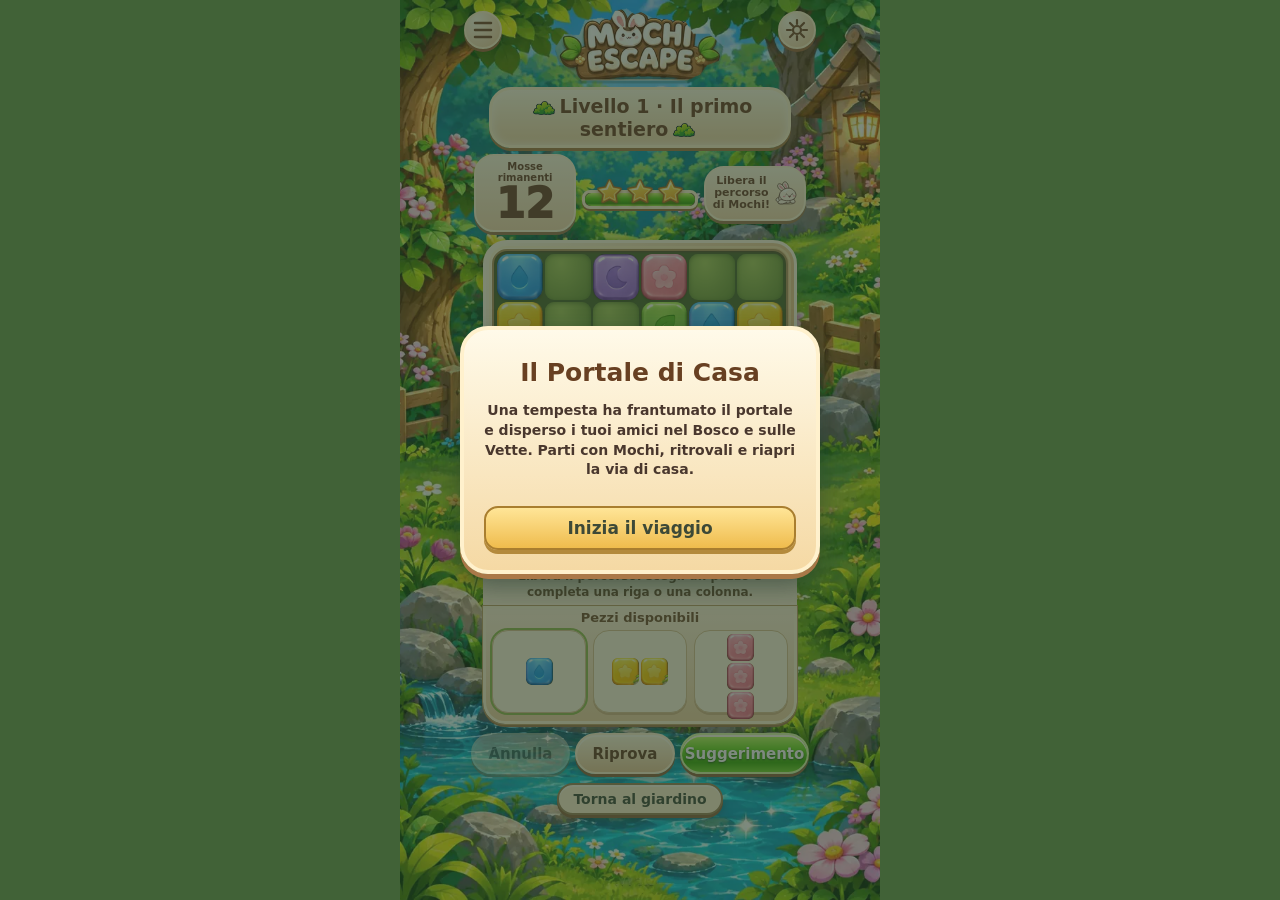
==== index.html @ 0553b9a1 "Add Mochi story campaign, rescue cast and single-screen home" ====
<!doctype html>
<!-- VV 1.0.9: home, named forest map, saved collection and mastery, undo tool, explicit version. Earlier builds are VV 0. -->
<!-- CHANGELOG MOCHI ESCAPE v0.3-alpha.1: 20 verified levels, best stars, bounded dynamic hints, guided tutorial. Previous v0.2-alpha.1: illustrated sprites and reference wordmark, launcher artwork, garden UI, placement/clear/rescue animation, level selector, persistent unlocked progress, audio and visual settings. All ten original levels and rules retained. -->
<html lang="it"><meta charset="utf-8"><meta name="viewport" content="width=device-width,initial-scale=1,viewport-fit=cover"><title>MOCHI ESCAPE</title>
<style>*{box-sizing:border-box}body{margin:0;background:#d9e9be;color:#354638;font:600 16px system-ui,sans-serif}main{max-width:440px;margin:auto;min-height:100dvh;padding: max(12px,env(safe-area-inset-top)) 14px max(18px,env(safe-area-inset-bottom));background:radial-gradient(ellipse at 15% 0,#f4f4cd,transparent 45%),linear-gradient(#c2dfa0,#e9efd3);display:flex;flex-direction:column;gap:12px}h1{margin:0;text-align:center;font-size:36px;line-height:.95;letter-spacing:-2px;color:#fff7d7;text-shadow:0 3px #365b44,2px 0 #365b44,-2px 0 #365b44,0 -2px #365b44}small{font-size:12px}button{font:inherit;border:2px solid #9a8255;border-radius:14px;color:#3d4937;background:linear-gradient(#fff7d9,#ead7aa);padding:10px;touch-action:manipulation;box-shadow:0 3px #bda780}button:disabled{opacity:.45}header,.controls{display:flex;justify-content:space-between;align-items:center;gap:8px}.badge{background:#fff4d1;border:2px solid #c3ad80;border-radius:12px;padding:8px 12px}#board{display:grid;grid-template-columns:repeat(6,1fr);gap:3px;padding:7px;background:#947c59;border:3px solid #f3d79b;border-radius:17px;box-shadow:0 5px #6b7450;position:relative;touch-action:none}.cell{aspect-ratio:1;border:1px solid #d3bd8f;border-radius:7px;background:#f4e3bc;position:relative;display:grid;place-items:center;overflow:hidden}.block{background:linear-gradient(145deg,var(--light),var(--dark));border:2px solid var(--dark);box-shadow:inset 0 3px #ffffff70,inset 0 -4px #00000016}.block:after{content:'';width:65%;height:7%;background:#fff8;border-radius:5px;position:absolute;top:9%;left:17%}.path{background:#bde8a0}.cell img{width:98%;height:98%;object-fit:contain}.tray{display:grid;grid-template-columns:repeat(3,1fr);gap:8px}.piece{height:88px;display:grid;place-items:center;touch-action:none}.selected{outline:3px solid #54864d;background:#fff3b1}.shape{display:grid;grid-template-columns:repeat(3,18px);grid-template-rows:repeat(3,18px);gap:2px}.mini{border-radius:5px;background:linear-gradient(#9bd4ee,#549cc8);border:1px solid #3878a5;box-shadow:inset 0 2px #fff8}#status{text-align:center;min-height:44px;font-size:14px}#overlay{position:fixed;inset:0;background:#283c2a99;display:grid;place-items:center;padding:25px;z-index:9}#overlay[hidden]{display:none}.modal{width:min(360px,100%);background:#fff7db;border:3px solid #a58b58;border-radius:24px;padding:24px;text-align:center;box-shadow:0 7px #354b3b}.modal button{width:100%;margin-top:12px;background:#f7cf62}.clear{animation:pop .24s ease-out}@keyframes pop{50%{transform:scale(.8);filter:brightness(1.5)}}#ghost{position:fixed;pointer-events:none;z-index:10;opacity:.8}footer{text-align:center;font-size:11px;color:#597053}.hero{position:absolute;z-index:3;pointer-events:none;transition:transform .19s linear;width:calc((100% - 29px)/6);aspect-ratio:1;left:0;top:0;display:grid;place-items:center}.hero svg{width:98%;height:98%}
:root{--leaf:#659743;--ink:#49372d;--cream:#fff0c6;--foliage:none;--flowers:none}
html,body{margin:0;min-height:100%;background:#689b4c}body{color:var(--ink);font-family:system-ui,-apple-system,sans-serif;-webkit-tap-highlight-color:transparent}main{position:relative;isolation:isolate;max-width:450px;margin:auto;min-height:100dvh;padding:max(8px,env(safe-area-inset-top)) 15px max(10px,env(safe-area-inset-bottom));gap:10px;background:radial-gradient(ellipse at 50% 0,#a1dcee 0%,#a6d7aa 27%,transparent 55%),linear-gradient(180deg,#8aba62,#a9cc63 64%,#96bc55);overflow:hidden}main:before,main:after{content:'';position:absolute;z-index:-1;pointer-events:none;background-repeat:no-repeat}main:before{inset:0;background-image:var(--foliage),var(--foliage),var(--flowers),var(--flowers),var(--foliage);background-size:130px 95px,125px 90px,85px 52px,85px 52px,140px 90px;background-position:-22px -19px,calc(100% + 22px) -15px,-12px 92%,calc(100% + 15px) 88%,calc(100% + 20px) calc(100% + 25px)}main:after{inset:0;background-image:radial-gradient(ellipse,#78a74680 28%,transparent 30%),radial-gradient(ellipse,#c6df8e 22%,transparent 24%);background-size:46px 54px,61px 53px;background-position:9px 8px,17px 34px;opacity:.4}.brand{position:relative;display:flex;align-items:center;justify-content:center;height:clamp(71px,13dvh,104px);flex-shrink:0}.brand img{height:100%;max-width:63%;object-fit:contain;filter:drop-shadow(0 3px 0 #305b4350)}.brand h1{font-size:35px;line-height:.96;text-shadow:-2px -2px #403041,2px -2px #403041,-2px 2px #403041,2px 2px #403041,0 4px #403041}.brand .corner{position:absolute;top:22px;min-width:42px;min-height:42px;border-color:#332f29;background:linear-gradient(#fffbe4,#d5c69b);box-shadow:0 3px #473c35;color:#3d342d;padding:5px}.corner.left{left:0}.corner.right{right:0}.corner svg{display:block;width:24px;height:24px}.badge{background:linear-gradient(#fff8db,#f0d395);border:2px solid #a48651;box-shadow:inset 0 1px 0 #fff,0 3px #86744766;color:#49362b;font-weight:900;font-size:15px;border-radius:15px;min-height:42px;display:flex;align-items:center;justify-content:center;flex:1;white-space:nowrap;padding:5px 8px}.badge strong{font-weight:1000}header{gap:10px}.game-progress{height:7px;overflow:hidden;border:1px solid #6c8648;border-radius:8px;background:#d2df9d;box-shadow:inset 0 1px 2px #58763b66}.game-progress i{display:block;height:100%;border-radius:7px;background:linear-gradient(#ffe78f,#e9b13b);transition:width .25s}.board-wrap{position:relative;padding:5px;border-radius:22px;background:linear-gradient(140deg,#ffeab2,#b48d44 80%);box-shadow:0 6px #48713588,0 0 0 2px #6e7e47}.board-wrap:before{content:'';position:absolute;inset:3px;border:2px solid #fff2bc80;border-radius:18px;pointer-events:none}#board{border:3px solid #94704d;gap:2px;padding:3px;background:#9a7751;border-radius:15px;box-shadow:inset 0 1px 3px #57412b}.cell{border-radius:8px;background:linear-gradient(145deg,#f8dfaf,#edd1a0);border:1px solid #d2b179;box-shadow:inset 0 2px 0 #fff4cf77}.block{background:linear-gradient(145deg,var(--light) 0%,var(--dark) 90%);border:2px solid var(--edge);box-shadow:inset 0 3px #ffffff88,inset 0 -5px #0002,inset 2px 0 #ffffff35;position:relative}.block:after{left:12%;top:9%;width:28%;height:7%;background:#fff9;transform:rotate(-5deg)}.path{background:radial-gradient(#f4f4a0,#b2dd76);box-shadow:inset 0 0 0 2px #f1e79d}.hero{filter:drop-shadow(0 2px 1px #62442c44);overflow:visible}.hero img{width:106%;height:106%;object-fit:contain;animation:idle 1.8s ease-in-out infinite;transform-origin:50% 100%}.hero.run img{animation:hop .2s ease-in-out infinite}.portal img{width:100%;height:100%;object-fit:contain;filter:drop-shadow(0 0 3px #bbf247);animation:portalGlow 2s ease-in-out infinite}.tray{padding:10px 8px;background:linear-gradient(135deg,#fff2c9,#f1d6a1);border:3px solid #fff6d5;outline:1px solid #bf9d65;border-radius:20px;box-shadow:0 5px #57803966;gap:7px}.piece{height:76px;min-width:0;border:1.5px solid transparent;background:transparent;box-shadow:none;padding:3px;display:grid;place-items:center;position:relative}.piece.selected{border:2px solid #6e984f;outline:none;background:#fff9e280;box-shadow:inset 0 1px 5px #ddc38d}.piece:disabled{opacity:.3}.shape{grid-template-columns:repeat(var(--cols,3),clamp(14px,5.1vw,22px));grid-template-rows:repeat(var(--rows,3),clamp(14px,5.1vw,22px));gap:2px;justify-content:center;align-content:center}.mini{border:1.7px solid #28688d;border-radius:5px;background:linear-gradient(145deg,#a8e1f6,#46a7d4);box-shadow:inset 0 2px #fff9,inset 0 -3px #24759d55}.piece:nth-child(2) .mini{background:linear-gradient(#ffe99b,#eebd38);border-color:#997123}.piece:nth-child(3) .mini{background:linear-gradient(#ead1f8,#ad7fd1);border-color:#76518e}#status{min-height:30px;font-size:12px;line-height:1.35;color:#304927;text-shadow:0 1px #f2f5cf;display:grid;place-items:center;font-weight:800;text-align:center;padding:0 4px}.controls button{flex:1;padding:9px 8px;min-height:40px;background:linear-gradient(#fff4d0,#efd49a);color:#513d2c;font-weight:850;border:2px solid #a98a54;border-radius:14px;box-shadow:0 3px #617c42}.controls button:active,.corner:active{transform:translateY(2px);box-shadow:0 1px #617c42}.modal{background:linear-gradient(#fff8e3,#f8e4b7);border:3px solid #a68650;box-shadow:0 7px #344d34;padding:20px;max-height:90dvh;overflow:auto}.modal h2{margin:8px 0;color:#4a3729;font-size:25px}.modal p{font-size:14px;line-height:1.4}.modal .win-art{width:110px;height:110px;object-fit:contain;animation:idle 1.3s ease-in-out infinite}.modal #ok{font-size:17px;border-color:#a97e2f;background:linear-gradient(#ffe597,#efbc4d);box-shadow:0 4px #b48a3c}.level-grid{display:grid;grid-template-columns:repeat(5,1fr);gap:8px}.level-grid button{margin:0;padding:9px 3px;background:#e7efc3;font-size:14px}.level-grid button:disabled{background:#eee5ce}.settings-row{display:flex;gap:8px;margin:10px 0}.settings-row button{margin:0;font-size:12px;padding:10px 3px}.clear{animation:clearTile .28s ease-out forwards}.placed{animation:settle .19s ease-out}.spark{position:absolute;width:7px;height:7px;border-radius:50%;pointer-events:none;z-index:4;background:#fff1a5;box-shadow:0 0 4px #d5a040;animation:spark .4s ease-out forwards}.hinted{outline:3px solid #3eab56;z-index:2;animation:hintPulse 1s ease-in-out infinite}footer{font-size:10px;font-weight:700;color:#405b37;opacity:.78;margin-top:auto}@keyframes idle{50%{transform:scale(1.025,.965) translateY(-2px)}}@keyframes hop{50%{transform:translateY(-8%) scale(.96,1.03)}}@keyframes portalGlow{50%{filter:drop-shadow(0 0 6px #ebff89) brightness(1.1)}}@keyframes clearTile{35%{transform:scale(1.06);filter:brightness(1.5)}100%{transform:scale(.25);opacity:.1}}@keyframes settle{0%{transform:scale(.72)}75%{transform:scale(1.04)}100%{transform:scale(1)}}@keyframes spark{to{transform:translate(var(--sx),var(--sy)) scale(.25);opacity:0}}@keyframes hintPulse{50%{outline-color:#e2b84f}}@media(max-height:690px){main{gap:6px;padding-top:5px}.brand{height:66px}.badge{min-height:35px;font-size:13px}.piece{height:59px}.tray{padding:5px}.controls button{min-height:34px;padding:6px}#status{min-height:26px}footer{display:none}}@media(prefers-reduced-motion:reduce){*{animation:none!important;transition:none!important}}
 .star-result{display:flex;justify-content:center;gap:12px;font-size:37px;text-shadow:0 2px #9d7b39}.level-grid button{font-size:12px;min-height:42px} .hinted{outline:3px solid #6ba34d;outline-offset:-3px} [hidden]{display:none!important}.garden{max-width:440px;min-height:100dvh;margin:auto;padding:20px 16px;display:flex;flex-direction:column;gap:15px;align-items:stretch;background:var(--foliage,none) top left/105px auto no-repeat,var(--foliage,none) bottom right/145px auto no-repeat,linear-gradient(#d8edbb,#a6cc74)}.gardenBrand{height:115px;display:grid;place-items:center}.gardenBrand img{max-width:220px;max-height:105px}.gardenCard{background:linear-gradient(#fff9e5,#f1dfb2);border:3px solid #b89a62;border-radius:26px;text-align:center;padding:18px;box-shadow:0 6px #6b904e}.chapter{font-size:12px;letter-spacing:1.2px;color:#6d7447;font-weight:900}.gardenPet{width:150px;height:150px;object-fit:contain;filter:drop-shadow(0 8px 3px #85704b35);animation:idle 2s infinite}.gardenCard h2{margin:0;font-size:26px;color:#59452e}.gardenCard p{margin:5px 0;font-size:13px}.gardenStats{display:flex;justify-content:center;gap:15px;margin:15px 0;font-size:13px}.primary{background:linear-gradient(#ffe895,#efbd4a);width:100%;font-size:20px;font-weight:900}.gardenNav{display:grid;grid-template-columns:1fr 1fr;gap:10px}.gardenNav button{min-height:60px;font-size:14px;background:linear-gradient(#fff8e2,#efd9aa)}.garden small{text-align:center;color:#456139}.homeBack{font-size:12px;padding:5px}.maplist{display:grid;gap:7px}.maplist button{display:flex;justify-content:space-between;align-items:center;text-align:left;font-size:12px;padding:8px!important}.maplist small{font-size:10px}.collectionCards{display:grid;grid-template-columns:1fr 1fr;gap:8px}.collectionCards button{display:flex;flex-direction:column;align-items:center;font-size:12px}.collectionCards img{width:70px;height:70px;object-fit:contain}.collectionCards button.active{outline:3px solid #74a45c}.gardenPet,.hero img{transition:filter .2s}#stageName{text-align:center;font-size:12px;font-weight:900;color:#435a34}.controls{flex-wrap:wrap}.controls button{font-size:13px}.maplist button:disabled{opacity:.5} .gardenNav button:active{transform:translateY(2px)} .garden{padding:9px 10px;gap:9px;background:radial-gradient(ellipse at 50% 15%,#e1f5b6,transparent 50%),var(--foliage,none) top left/150px auto no-repeat,var(--foliage,none) bottom right/180px auto no-repeat,linear-gradient(#78ad62,#c9e994 50%,#659e65)}.gardenBrand{height:87px}.gardenBrand img{max-height:83px}.gardenCard{padding:10px;border:3px solid #fff5d7;box-shadow:0 3px #78552c,0 0 0 1px #997143;background:linear-gradient(#fff8df,#edcf97)}.gardenPet{width:74px;height:74px}.gardenStats{margin:4px;font-weight:900}.worldstrip{display:grid;grid-template-columns:repeat(3,1fr);gap:5px}.worldstrip button{font-size:11px;min-height:56px;border-radius:22px;padding:5px;background:linear-gradient(#d8ecb0,#f9dfaa);box-shadow:0 3px #638548}.worldstrip button:first-child{outline:2px solid #ffdf5f}.worldstrip button:disabled{opacity:.8;filter:saturate(.65)}.trailmap{position:relative;min-height:300px;border:4px solid #ffefd0;border-radius:24px;background:var(--flowers,none) bottom left/100px auto no-repeat,var(--foliage,none) top right/110px auto no-repeat,linear-gradient(145deg,#80b95c,#c6e68b 50%,#7ebf83);box-shadow:0 4px #89774d;overflow:hidden}.trailmap svg{position:absolute;inset:0;width:100%;height:100%;pointer-events:none}.trailmap button{position:absolute;transform:translate(-50%,-50%);width:22%;min-height:42px;padding:3px;border-radius:50%;background:linear-gradient(#ffe9be,#daa364);border:2px solid #fff3d4;box-shadow:0 5px #8d663e;font-size:15px;line-height:1.1;color:#60402c}.trailmap button small{display:block;color:#a87113;font-size:10px}.trailmap button:disabled{background:linear-gradient(#d0c7aa,#a59c88);opacity:1;box-shadow:0 4px #777560}.trailmap button.next{outline:3px solid #ffe23f;box-shadow:0 0 14px #ffeb56,0 4px #94713d}.mapPaging{display:flex;align-items:center;justify-content:space-between}.mapPaging button{padding:5px 14px}.gardenNav{grid-template-columns:repeat(4,1fr);position:sticky;bottom:0;gap:4px;z-index:4;padding:5px 0;background:#b6d38d}.gardenNav button{font-size:11px;min-height:48px;padding:4px}.gardenCard .primary,#hint{background:linear-gradient(#b7ef65,#5fb32e);color:#294c20;border-color:#568c2f}.block{border-radius:12px;box-shadow:inset 0 3px #ffffffaa,inset 0 -6px #0003,inset 2px 0 #ffffff55,0 2px 2px #50391c55}.block:before{content:attr(data-symbol);position:absolute;inset:0;display:grid;place-items:center;color:#0003;font-size:clamp(20px,7vw,36px);text-shadow:0 1px #fff6}.cell:not(.block){background:radial-gradient(#c9dc8c,#9ebf65);border-color:#88a85d}.cell.path{background:#d9ed77;box-shadow:inset 0 0 0 2px #fff6a0,0 0 9px #f9ff9d}.cell.path:before{content:'✦';color:#fff8bb;font-size:23px}.board-wrap{background:linear-gradient(#fff7d9,#d5af70);padding:7px}.hero.run img{animation:hop .18s ease-in-out infinite;filter:drop-shadow(0 3px 2px #60733a55)}.tray:before{content:'Pezzi disponibili';position:absolute;top:-10px;left:20%;right:20%;background:#fff0ca;border-radius:12px;font-size:11px;text-align:center;color:#704b2d}.tray{position:relative;margin-top:9px}.collectionCards{grid-template-columns:repeat(2,1fr)}.collectionCards button{background:linear-gradient(#fff7dd,#efcf9e);min-height:110px}.homeBack{display:block!important}footer{display:block!important} @media(max-height:690px){.gardenBrand{height:67px}.gardenBrand img{max-height:65px}.trailmap{min-height:230px}}#playScreen{position:relative;background:var(--forestScene,linear-gradient(#b9db87,#78af65)) center/cover no-repeat;gap:8px;padding:8px 12px 12px;min-height:100dvh;isolation:isolate}#playScreen .brand{height:clamp(65px,12dvh,100px);flex-shrink:0}#gameLogo{max-height:100%;max-width:62%;object-fit:contain}#stageBanner{background:linear-gradient(#fff9df,#f0d4a4);border:2px solid #fff4d3;border-radius:22px;color:#6a3d24;text-align:center;padding:7px 4px;font-weight:900;font-size:clamp(13px,4vw,18px);box-shadow:0 3px #966742}#playScreen header{gap:6px;align-items:stretch}#playScreen header .badge{background:linear-gradient(#fff7df,#f4d8ad);border:2px solid #fff4d3;box-shadow:0 3px #98734d;white-space:normal;flex:1;min-width:0;font-size:11px;line-height:1.1;color:#673d27;text-align:center;padding:5px}#moves{flex-direction:column}#moves strong{font-size:29px}#moves small{font-size:10px}.scorePanel{flex:1.3;display:flex;flex-direction:column;justify-content:center;min-width:0;text-align:center}#liveStars{font-size:25px;color:#ffdc4f;text-shadow:0 2px #a76b13,1px 0 #b88627,-1px 0 #b88627}.scorePanel .game-progress{height:12px;background:#745f42;border:2px solid #fff0c8}.scorePanel .game-progress i{background:linear-gradient(#c7f56e,#70b82e)}#playScreen .board-wrap{padding:7px;background:linear-gradient(#fff6d8,#e0bd8b);border:2px solid #fff9e9;box-shadow:0 4px #896543}#playScreen #board{background:#778a41;gap:2px;padding:3px;border:2px solid #ad905a}#playScreen .cell{border:0;border-radius:9px;background:radial-gradient(#b5ce6b,#79993c);box-shadow:inset 0 0 3px #516f35}#playScreen .cell.block{background:var(--tile) center/100% 100% no-repeat;box-shadow:none;border:0}#playScreen .cell.block:before,#playScreen .cell.block:after{display:none}#playScreen .cell.path{background:#bdde60;box-shadow:inset 0 0 0 2px #f5ff92,0 0 10px #e9ff7d}#playScreen .cell.path:before{content:'✦';color:#fffac4;font-size:24px}#playScreen .hero img{width:112%;height:112%;object-fit:contain}#playScreen .portal img{width:104%;height:104%;object-fit:contain}#playScreen #status{background:#fff0ceec;color:#69492c;border-radius:12px;padding:4px;min-height:24px;text-shadow:none}#playScreen .tray{background:linear-gradient(#fff7dc,#f2d6a9);padding:8px 5px;border:2px solid #fff7df;box-shadow:0 3px #9d754a}#playScreen .piece{background:#fff6dd;border:1px solid #dabf90;box-shadow:0 2px #d5b484;border-radius:14px;height:clamp(48px,10dvh,80px)}#playScreen .piece.selected{outline:2px solid #92ba4e}#playScreen .mini{background:var(--tile-blue) center/100% 100% no-repeat;border:0;box-shadow:none}#playScreen .piece:nth-child(2) .mini{background:var(--tile-yellow) center/100% 100% no-repeat;border:0}#playScreen .piece:nth-child(3) .mini{background:var(--tile-pink) center/100% 100% no-repeat;border:0}#playScreen .controls{flex-wrap:nowrap;gap:5px}#playScreen .controls button{border:2px solid #fff1cf;background:linear-gradient(#fff7dc,#eac897);box-shadow:0 3px #89633c;color:#633d25;border-radius:22px;font-size:clamp(11px,3.5vw,15px);padding:8px 3px}#playScreen #hint{background:linear-gradient(#c4f16c,#52ae32);color:#254d1c;border-color:#dbf8a8}#playScreen #stageName:empty{display:none}#playScreen footer{margin-top:auto;text-align:center;color:#fff5dd;text-shadow:0 1px #52612b}#playScreen .homeBack{margin:auto;background:#fff0cf} @media(max-height:700px){#playScreen{gap:5px;padding:4px 8px}#playScreen .brand{height:58px}#stageBanner{padding:4px}#moves strong{font-size:23px}#liveStars{font-size:19px}#playScreen #status{font-size:10px}#playScreen .controls button{min-height:32px;padding:4px}#playScreen .tray{margin-top:5px}} #playScreen{background:var(--forestScene) center/cover no-repeat;max-width:480px;padding:10px 10px 12px;gap:7px}#playScreen:before,#playScreen:after,#playScreen .brand:before,#playScreen .brand:after{content:none!important;background:none!important}#playScreen .brand{height:clamp(53px,9.5dvh,85px)}#playScreen .corner{border:2px solid #fff1cb;border-radius:50%;background:radial-gradient(at 30% 20%,#fffbe8,#edc894);color:#714528;box-shadow:0 3px #98613a}#playScreen #stageBanner{font-size:clamp(13px,4vw,19px);border:3px solid #fff2cc;box-shadow:0 3px #a47541,inset 0 0 8px #fff7e4}#playScreen .board-wrap{background:linear-gradient(120deg,#fff8df,#e7be82 75%,#fff1c6);border:3px solid #fff7e0;border-radius:22px;box-shadow:0 5px 0 #9e7045,0 9px 18px #203c2655;padding:7px}#playScreen .cell.block{background:var(--tile) center/100% 100% no-repeat;border-radius:11px;filter:drop-shadow(0 2px 1px #30451b66);overflow:hidden}#playScreen .cell:not(.block){background:radial-gradient(ellipse at 35% 20%,#a6c95a,#648d33);box-shadow:inset 0 1px 4px #35571c88}#playScreen .cell.path{background:radial-gradient(#f3f79a,#9fd540);box-shadow:inset 0 0 4px 2px #fff9a6,0 0 9px #e9ff79}#playScreen .cell.path:before{content:'';width:24px;height:24px;background:center/contain no-repeat url("data:image/svg+xml,%3Csvg xmlns='http://www.w3.org/2000/svg' viewBox='0 0 40 40'%3E%3Cg fill='%23fff8b4'%3E%3Cellipse cx='20' cy='26' rx='10' ry='8'/%3E%3Cellipse cx='8' cy='14' rx='4' ry='5'/%3E%3Cellipse cx='18' cy='9' rx='4' ry='5'/%3E%3Cellipse cx='29' cy='12' rx='4' ry='5'/%3E%3C/g%3E%3C/svg%3E")}#playScreen .tray{padding:11px 5px 6px;border:3px solid #fff3d3;border-radius:22px}#playScreen .shape{grid-template-columns:repeat(var(--cols,3),clamp(17px,6vw,27px));grid-template-rows:repeat(var(--rows,3),clamp(17px,6vw,27px))}#playScreen .controls button{font-weight:900;min-height:41px}#playScreen .controls button:disabled{opacity:.5}#playScreen .hero.run img{animation:rescueHop .18s infinite ease-in-out}@keyframes rescueHop{0%,100%{transform:translateY(0) scale(1.08,.93)}50%{transform:translateY(-17%) scale(.95,1.06)}}#playScreen .portal img{animation:portalGlow 1.2s infinite alternate;filter:drop-shadow(0 0 7px #f7dd79)}#playScreen footer{margin-top:3px}#playScreen .homeBack{min-height:32px}#overlay .modal{border:4px solid #fff1cd;border-radius:28px;box-shadow:0 5px #aa7848,0 12px 25px #213b2c88;background:linear-gradient(#fffae9,#f5d9a4)}#overlay .modal h2{color:#684022;text-shadow:0 1px #fff6df}#overlay .star-result{gap:9px;text-shadow:0 2px #98641f,0 0 9px #ffe78a}#overlay .win-art{filter:drop-shadow(0 5px 3px #a77b4144)}@media(max-height:690px){#playScreen{gap:4px;padding:5px 8px}#playScreen .brand{height:50px}#playScreen .controls button{min-height:32px}#playScreen .piece{height:48px}}
/* Premium UI pass: live components, not a flattened screenshot. */
#playScreen{padding:6px 6.5% 10px;gap:6px;background-size:cover}
#playScreen .brand{height:clamp(48px,8.5dvh,75px);margin:0 -6%}
#playScreen .corner{top:5px;min-width:36px;min-height:36px}
#playScreen #stageBanner{margin:0 2%;padding:5px 8px}
#stageBanner:before,#stageBanner:after{content:'';display:inline-block;width:22px;height:20px;vertical-align:middle;background:var(--foliage) center/contain no-repeat;margin:0 5px}
#playScreen header{margin:0 -3%;align-items:center}
#playScreen header .badge{min-height:55px;flex:1;border-radius:20px}
#moves strong{font-size:clamp(29px,7vw,42px);line-height:1}
#level:after{content:'';width:24px;height:28px;flex-shrink:0;background:var(--mochi-art) center/contain no-repeat}
.scorePanel{position:relative;padding-top:12px}
#liveStars{position:absolute;z-index:2;top:0;left:0;right:0;display:flex;justify-content:center;gap:3px}
#liveStars img{width:24%;max-width:29px;filter:drop-shadow(0 2px 2px #78440088)}
.scorePanel .game-progress{height:19px;border:3px solid #fff4d1;box-shadow:0 2px #9d6a35,inset 0 2px 4px #55452d}
.scorePanel .game-progress i{background:linear-gradient(#d4ff75,#62cf14 40%,#319b09 80%,#a6ef44)}
#playScreen .board-wrap{padding:6px;margin:2px 0;border-radius:24px}
#playScreen #board{gap:2px;padding:3px;background:#48632b}
#playScreen #status{margin-top:0;border-radius:18px 18px 0 0;background:#fff0d6;padding:6px 9px}
#playScreen .tray{margin-top:-6px;border-radius:0 0 22px 22px;padding:21px 6px 8px;background:linear-gradient(#fff0d6,#efd1a0)}
#playScreen .tray:before{top:1px;background:none;font-size:13px;font-weight:900}
#playScreen .piece{height:clamp(53px,10dvh,83px);border-radius:16px}
#playScreen .controls{margin:3px -4% 0}
#playScreen .controls button,#returnHome{display:flex!important;align-items:center;justify-content:center;gap:4px;box-shadow:0 3px #89633c,inset 0 2px #fff9e8,0 5px 7px #34260d44}
#playScreen #hint{background:linear-gradient(#c6ff67,#6bd820 38%,#38a906 75%,#73d82a);color:white;text-shadow:0 1px 2px #245e17}
.premium-icon{width:19px;height:19px;object-fit:contain;flex-shrink:0}
#playScreen footer{opacity:1;font-size:0}
#playScreen .homeBack{font-size:14px;padding:5px 14px;border-radius:24px}
#overlay.victory{background:#24371525;padding:16px}
#overlay.victory .modal{position:relative;overflow:visible;width:min(330px,91vw);padding:62px 17px 20px;margin-top:55px;background:var(--flowers) bottom left/90px auto no-repeat,var(--flowers) bottom right/90px auto no-repeat,linear-gradient(#fff8df,#ffe9b8);border:4px solid #fff5d4;box-shadow:0 0 0 2px #c38b3b,0 7px #ad7843,0 14px 28px #39250d66;animation:premiumEnter .35s ease-out}
#overlay.victory #modalArt{position:absolute;top:-85px;height:145px;left:0;right:0;background:var(--foliage) bottom left/46% auto no-repeat,var(--foliage) bottom right/46% auto no-repeat,radial-gradient(ellipse,#ffe85f99,transparent 65%);pointer-events:none}
#overlay.victory .win-art{width:120px;height:120px;animation:premiumHop 1.4s infinite ease-in-out;filter:drop-shadow(0 0 10px #ffe977)}
#overlay.victory h2{position:relative;margin:0 -25px 10px;padding:12px 5px;background:linear-gradient(#fff5cf,#f6c577);border:2px solid #ac7138;border-radius:50% 50% 18% 18%/22% 22% 15% 15%;box-shadow:0 4px #b57e3d,inset 0 2px #fff8df;font-size:clamp(25px,8vw,38px);font-weight:1000}
#overlay.victory p{font-size:15px;font-weight:850;margin:12px 0;color:#694022}
#overlay.victory .star-result{gap:9px;margin:15px 0}
.star-result img{width:24%;max-width:63px;filter:drop-shadow(0 3px 2px #80491c77);animation:premiumEnter .45s backwards}
.star-result img:nth-child(2){animation-delay:.12s}.star-result img:nth-child(3){animation-delay:.24s}
.star-result img.unearned,#liveStars img.unearned{filter:grayscale(1) brightness(1.15)}
#overlay.victory #ok{border-radius:30px;background:linear-gradient(#fff798,#ffd42a 35%,#ffb400 75%,#ffdc3c);color:#62300d;font-size:24px;font-weight:1000;border:2px solid #a76b1b;box-shadow:inset 0 3px #fffbd4,0 4px #b56e16,0 6px 10px #69401755}
@keyframes premiumEnter{from{transform:scale(.8);opacity:0}to{transform:scale(1);opacity:1}}
@keyframes premiumHop{50%{transform:translateY(-9px) rotate(-5deg)}}
@media(max-height:700px){#playScreen{gap:4px;padding-top:3px}#playScreen .brand{height:44px}#playScreen header .badge{min-height:43px}#playScreen .piece{height:48px}#playScreen #status{font-size:10px;padding:3px}#playScreen .tray{padding-top:17px}#playScreen .controls button{min-height:32px}}
@media(prefers-reduced-motion:reduce){#overlay.victory .modal,#overlay.victory .win-art,.star-result img{animation:none}}

/* Garden and world map */
.garden{--route:#fff3cb;--route-edge:#c59b60;max-width:670px;width:100%;box-sizing:border-box;padding:clamp(10px,3vw,24px);padding-bottom:max(18px,env(safe-area-inset-bottom));gap:12px;overflow:visible;background:radial-gradient(ellipse at 45% 12%,#e6f1ba,transparent 55%),linear-gradient(155deg,#8fbb70,#c7dfa5 48%,#699579);color:#273b23}
.garden[data-theme=snow]{--route:#eefbff;--route-edge:#8cb9d0;background:radial-gradient(ellipse at top,#f7feff,transparent 60%),linear-gradient(152deg,#aacce1,#dceff7 50%,#90b8ce);color:#21445d}
.gardenBrand{height:clamp(58px,18vw,104px)}
.gardenBrand img{width:min(56vw,235px);height:100%;object-fit:contain}
.worldstrip{grid-template-columns:repeat(2,minmax(0,1fr));gap:8px}
.worldstrip button,.worldstrip button:first-child{font-size:clamp(11px,3.4vw,15px);min-height:46px;border-radius:15px;outline:0;background:#fff7df;box-shadow:0 3px #54725b;padding:6px}
.worldstrip button[aria-pressed=true]{background:#ffe7a2;outline:2px solid #a87335}
.mapPaging strong{text-align:center;font-size:clamp(12px,3.8vw,18px)}
.trailmap{box-sizing:border-box;width:100%;height:clamp(355px,110vw,540px);border-radius:24px;border:3px solid #fff3c9;background:linear-gradient(25deg,#345d2a66,#d5f8ac22),var(--forestScene,linear-gradient(#74ab54,#a6cf7a)) center/cover}
[data-theme=snow] .trailmap,#playScreen[data-theme=snow]{background:radial-gradient(circle at 10% 17%,white 0 2px,transparent 3px) 0 0/51px 63px,radial-gradient(circle at 63% 37%,#f7fdff 0 1px,transparent 2px) 0 0/71px 55px,linear-gradient(144deg,#d8f5ff 12%,transparent 12% 62%,#f0fcff 62%) center/cover,linear-gradient(218deg,#7aaccb 33%,#c1e1ef 34%,#5683a5 56%,#a0c9df 57%,#edfaff 83%)}
.trailmap button{z-index:1;width:clamp(64px,23%,117px);min-height:40px;border-radius:19px;font-size:clamp(14px,4vw,19px)}
.trailmap button:disabled{background:#e3e7dc;color:#46564b;box-shadow:0 3px #657c70}
.gardenCard{display:grid;grid-template-columns:64px minmax(0,1fr);align-items:center;column-gap:12px;text-align:left;padding:12px 14px}
.gardenCard .chapter,.gardenCard .primary{grid-column:1/-1}
.gardenCard .gardenPet{grid-row:2/5;width:64px;height:64px;animation:none}
.gardenCard h2{font-size:clamp(18px,5vw,24px)}
.gardenCard .gardenStats{margin:4px 0 8px;font-size:12px}
.gardenNav{position:static!important;grid-template-columns:repeat(auto-fit,minmax(103px,1fr));padding:0!important}
.gardenNav button{min-height:44px;overflow-wrap:anywhere}
#playScreen[data-theme=snow] .cell:not(.block){background:radial-gradient(ellipse at 35% 25%,#dcf7ff,#93bed5);box-shadow:inset 0 0 6px #44799c55}
#playScreen[data-theme=snow] #board{background:#5b8399}
.hero img{animation:none}
.hero.run img{animation:softHop .18s ease-in-out infinite}
@keyframes softHop{0%,100%{transform:translateY(0) scale(1.035,.97)}45%{transform:translateY(-11%) scale(.99,1.02)}}
#overlay.victory .modal{width:min(280px,84vw);max-height:calc(100dvh - 82px);overflow:auto;padding:6px 13px 16px;margin-top:0;background-size:52px auto,52px auto,auto}
#overlay.victory #modalArt{position:relative;inset:auto;height:clamp(52px,13dvh,83px);background-size:32% auto,32% auto,auto}
#overlay.victory .win-art{width:auto;height:100%;animation:none}
#overlay.victory h2{margin:0 -9px 6px;padding:6px;font-size:clamp(21px,6vw,28px)}
#overlay.victory p{margin:8px 0;font-size:clamp(12px,3.7vw,14px)}
#overlay.victory .star-result{margin:8px 0}
#overlay.victory .star-result img{width:clamp(32px,11vw,45px);height:auto}
#overlay.victory #ok{font-size:18px;min-height:42px;padding:6px 12px}

#level:after{content:none}
.mochi-rig{display:block;width:100%;height:100%;overflow:visible;--coat:#fff0df}
.mochi-rig[data-variant="1"]{--coat:#edf5cf}
.mochi-rig[data-variant="2"]{--coat:#f3e3ff}
.mochi-rig[data-variant="3"]{--coat:#e1f2ff}
.mochi-rig .mochi-coat{fill:var(--coat)}
.mochi-shadow{fill:#483225;opacity:.25;transform-origin:52px 87px}
.mochi-ear,.mochi-foot,.mochi-head,.mochi-torso,.mochi-eyes{transform-box:fill-box;transform-origin:center bottom}
.mochi-eyes{animation:mochi-blink 5s 2s infinite}
.mochi-badge{width:27px;height:27px;flex:none}
.collectionCards .mochi-rig{width:66px;height:66px}
#overlay.victory .mochi-rig{width:auto;height:100%;margin:auto;filter:drop-shadow(0 0 8px #ffdf72)}
.hero .mochi-rig{width:108%;height:108%}
.hero[data-facing=left] .mochi-rig{scale:-1 1}
.hero.run .mochi-torso{animation:mochi-stride .18s infinite ease-in-out}
.hero.run .mochi-ear{animation:mochi-flop .18s infinite ease-in-out}
.hero.run .mochi-ear.far{animation-delay:-.035s}
.hero.run .mochi-foot{animation:mochi-kick .18s infinite ease-in-out}
.hero.run .mochi-foot.back{animation-delay:-.09s}
.hero.run .mochi-shadow{animation:mochi-shadow-step .18s infinite ease-in-out}
.mochi-win .mochi-head{animation:mochi-cheer .55s ease-out 1}
@keyframes mochi-stride{0%,100%{transform:scale(1.08,.91)}48%{transform:translateY(-8px) scale(.98,1.03)}}
@keyframes mochi-flop{0%,100%{transform:rotate(8deg)}45%{transform:rotate(-13deg)}}
@keyframes mochi-kick{50%{transform:translateX(3px) rotate(-21deg)}}
@keyframes mochi-shadow-step{50%{transform:scale(.78);opacity:.14}}
@keyframes mochi-blink{0%,95%,100%{transform:scaleY(1)}97%{transform:scaleY(.12)}}
@keyframes mochi-cheer{25%{transform:rotate(-8deg) translateY(-4px)}70%{transform:rotate(4deg)}}

body:has(#garden:not([hidden])){overflow:hidden}
#garden{height:100dvh;min-height:0;max-width:780px;display:grid;grid-template-rows:auto auto auto minmax(0,1fr) auto auto;gap:clamp(4px,1.5dvh,12px);padding:clamp(6px,1.8dvh,17px) clamp(8px,3vw,25px);overflow:hidden}
#garden .gardenBrand{height:clamp(30px,10dvh,90px)}
#garden .worldstrip button{min-height:34px}
#garden .mapPaging button{min-height:30px;padding:3px 13px}
#garden .trailmap{height:100%;min-height:0;display:grid;grid-template-columns:repeat(5,minmax(0,1fr));grid-template-rows:repeat(2,minmax(0,1fr));align-items:center;gap:4px;padding:9px}
#garden .trailmap button{position:relative;inset:auto;transform:none;width:100%;min-width:0;min-height:34px;font-size:clamp(12px,3.7vw,19px);padding:2px}
#garden .trailmap button small{font-size:clamp(8px,2.8vw,12px)}
#garden .trailmap button:nth-child(n+6){grid-row:1}
#garden .trailmap button:nth-child(6){grid-column:5}#garden .trailmap button:nth-child(7){grid-column:4}#garden .trailmap button:nth-child(8){grid-column:3}#garden .trailmap button:nth-child(9){grid-column:2}#garden .trailmap button:nth-child(10){grid-column:1}
#garden .trailmap button:nth-child(-n+5){grid-row:2}
.homeAction{background:#fff4d7;border:2px solid #bd9a64;border-radius:15px;padding:6px 9px;margin:0}
.homeAction p{font-size:clamp(11px,3.3vw,15px);margin:0 0 5px}
.homeAction button{min-height:36px;font-size:17px;padding:4px 8px}
#garden .gardenNav{grid-template-columns:repeat(3,minmax(0,1fr));background:none;gap:6px}
#garden .gardenNav button{font-size:clamp(12px,3.8vw,17px);min-height:38px}
#garden .gardenNav button[aria-current=page]{background:#ffda77;outline:2px solid #a97037}
#garden[data-tab]:not([data-tab=home]){grid-template-rows:auto minmax(0,1fr) auto}
.lobbyPanel{overflow:auto;min-height:0;background:#fff4da;border:2px solid #be9a63;border-radius:16px;padding:10px}
.lobbyPanel h2,.lobbyPanel p{margin:0 0 8px}
.roster{display:grid;grid-template-columns:repeat(2,minmax(0,1fr));gap:6px;margin-bottom:10px}
.roster article{display:grid;grid-template-columns:44px minmax(0,1fr);align-items:center;gap:5px;background:#f4e4ba;border-radius:12px;padding:5px;font-size:12px}
.roster small{display:block}
.hero{transition:none}
.hero.run{transition:transform .18s linear}
.hero:not(.run) .mochi-eyes{animation:none}
</style>
<main id="playScreen"><div class="brand"><button class="corner left" id="levels" aria-label="Seleziona livello"><svg viewBox="0 0 24 24" fill="none" stroke="currentColor" stroke-width="2.5" stroke-linecap="round"><path d="M4 5h16M4 12h16M4 19h16"/></svg></button><h1 id="logoFallback">MOCHI<br>ESCAPE</h1><img id="gameLogo" hidden alt="Mochi Escape"><button class="corner right" id="help" aria-label="Impostazioni e istruzioni"><svg viewBox="0 0 24 24" fill="none" stroke="currentColor" stroke-width="2.2"><circle cx="12" cy="12" r="4"/><path d="M12 2v4M12 18v4M2 12h4M18 12h4M5 5l3 3M16 16l3 3M5 19l3-3M16 8l3-3" stroke-linecap="round"/></svg></button></div><div id="stageBanner"></div><header><span id="moves" class="badge"></span><div class="scorePanel"><span id="liveStars"></span><div class="game-progress"><i id="progressBar"></i></div></div><span id="level" class="badge"></span></header><div class="board-wrap"><div id="board"></div></div><div id="status" role="status"></div><div class="tray" id="tray"></div><div id="stageName"></div><div class="controls"><button id="undo">Annulla</button><button id="restart">Riprova</button><button id="hint">Suggerimento</button></div><footer><button id="returnHome" class="homeBack">Torna al giardino</button> · VV 1.0.9</footer></main><section id="garden" class="garden"><div class="gardenBrand"><img id="gardenLogo" alt="MOCHI ESCAPE"><h1 id="gardenTitle">MOCHI ESCAPE</h1></div><div class="worldstrip" aria-label="Ambientazioni"><button id="worldOne">Bosco dei Mochi</button><button id="worldSnow">Vette innevate</button></div><div class="mapPaging"><button id="prevMap">‹</button><strong id="mapRange">Sentieri</strong><button id="nextMap">›</button></div><div id="trailmap" class="trailmap"></div><div id="homeAction" class="homeAction"><p id="storyBrief"></p><button id="continueGame" class="primary">Gioca</button></div>
<div id="shopPanel" class="lobbyPanel" hidden></div><div id="mochiPanel" class="lobbyPanel" hidden></div>
<nav class="gardenNav" aria-label="Menu principale"><button id="shopNav">Negozio</button><button id="mapNav">Home</button><button id="collectionNav">Mochi</button></nav></section><div id="overlay" hidden><div class="modal"><div id="modalArt"></div><h2 id="title"></h2><p id="desc"></p><div id="extra"></div><button id="ok">Continua</button></div></div><div id="ghost" hidden></div>
<script>
'use strict';
const LEVELS=[{"b":[1,0,1,1,0,0,1,0,0,1,1,1,1,0,0,1,1,0,0,1,0,0,0,0,1,1,1,0,1,1,0,0,0,1,1,0],"s":30,"e":17,"pieces":[0,2,4],"solution":[[0,27]]},{"b":[1,1,1,0,1,1,0,0,1,1,1,1,0,1,0,1,0,1,1,1,1,1,0,1,0,1,1,0,1,1,0,0,0,1,1,0],"s":30,"e":35,"pieces":[0,1,3],"solution":[[1,16]]},{"b":[1,0,0,0,0,1,1,1,1,1,0,0,0,0,1,1,0,1,0,1,0,1,0,0,1,0,1,0,1,0,1,0,0,0,0,1],"s":12,"e":29,"pieces":[0,1,5],"solution":[[0,11],[1,4]]},{"b":[1,0,1,1,0,1,0,1,0,1,0,1,1,0,0,1,1,0,0,0,1,0,0,0,1,1,0,0,1,0,0,0,0,1,0,0],"s":18,"e":29,"pieces":[0,2,6],"solution":[[0,17],[1,13]]},{"b":[1,1,0,1,1,0,1,1,1,1,1,0,0,0,1,1,0,0,1,1,1,0,0,1,0,1,1,1,1,1,0,1,0,1,1,0],"s":24,"e":5,"pieces":[0,3,5],"solution":[[0,21],[1,21]]},{"b":[0,1,1,0,1,1,1,0,1,1,0,1,0,0,0,1,0,0,1,1,0,1,1,1,0,1,0,0,1,0,0,0,0,0,0,0],"s":0,"e":17,"pieces":[0,2,4],"solution":[[0,20],[1,30],[2,7]]},{"b":[0,0,1,1,1,1,1,1,1,1,0,1,0,1,1,1,0,0,0,0,1,0,1,1,1,1,1,1,0,0,0,1,0,1,0,1],"s":12,"e":29,"pieces":[0,1,3],"solution":[[0,10],[1,28],[2,10]]},{"b":[1,0,1,1,1,1,0,1,0,1,1,1,1,0,1,1,1,0,0,0,0,1,1,1,0,0,1,0,0,0,0,1,1,0,0,1],"s":6,"e":17,"pieces":[0,2,3],"solution":[[0,1],[1,4],[2,28]]},{"b":[1,1,1,1,0,1,0,0,0,1,0,0,0,1,0,1,0,1,0,1,0,1,0,1,0,1,1,0,1,1,1,0,1,0,0,0],"s":12,"e":35,"pieces":[0,3,5],"solution":[[0,20],[1,10],[2,6],[1,8]]},{"b":[0,1,0,0,0,0,1,0,1,1,0,0,1,1,1,0,1,1,1,1,0,1,0,1,1,0,0,1,1,0,0,1,1,1,1,0],"s":0,"e":5,"pieces":[0,3,3],"solution":[[0,15],[1,10],[2,14],[0,7]]},{"s":6,"e":29,"b":[0,0,1,1,1,0,0,1,1,1,0,1,1,0,1,1,0,1,1,1,1,1,1,0,1,0,0,1,1,0,0,0,0,0,0,1],"pieces":[0,2,6],"solution":[[0,13],[1,32],[2,9]]},{"s":24,"e":5,"b":[1,0,1,1,1,0,1,0,0,1,1,1,1,1,0,0,1,1,0,1,1,0,0,1,0,0,1,1,1,1,0,1,0,1,1,0],"pieces":[0,1,3],"solution":[[0,7],[1,8],[2,9]]},{"s":30,"e":29,"b":[1,0,0,1,1,1,1,1,0,0,1,1,0,1,1,0,1,1,0,1,0,1,0,1,1,1,0,1,0,0,0,1,0,1,1,0],"pieces":[0,2,3],"solution":[[0,15],[1,1],[2,3]]},{"s":12,"e":11,"b":[1,0,1,0,1,0,0,1,1,0,1,0,0,0,0,0,0,1,0,1,1,1,1,0,1,0,0,1,0,1,0,0,1,1,1,1],"pieces":[0,1,1],"solution":[[0,1],[1,3],[2,25],[0,5]]},{"s":24,"e":23,"b":[1,1,0,1,0,1,1,1,0,1,1,0,1,1,0,1,0,1,1,1,0,0,1,0,0,0,1,1,1,1,0,1,1,0,1,1],"pieces":[0,2,3],"solution":[[0,25],[1,13],[2,1],[0,16]]},{"s":30,"e":29,"b":[1,0,0,1,0,0,0,1,0,0,1,1,1,0,0,1,1,0,1,0,1,1,0,1,1,1,1,0,1,0,0,1,1,0,1,0],"pieces":[0,3,4],"solution":[[0,1],[1,13],[2,7],[0,22]]},{"s":24,"e":5,"b":[1,0,1,1,1,0,0,1,1,0,0,1,1,0,1,1,1,1,1,1,0,1,1,0,0,0,0,1,0,1,1,0,0,1,1,1],"pieces":[0,1,5],"solution":[[0,9],[1,3],[2,26],[0,10]]},{"s":6,"e":17,"b":[0,1,1,0,0,1,0,1,0,0,1,1,0,1,1,1,1,0,1,0,1,0,1,0,1,1,0,0,0,1,0,1,1,1,0,1],"pieces":[0,1,4],"solution":[[0,4],[1,28],[2,4],[0,19]]},{"s":30,"e":29,"b":[1,0,0,0,0,0,1,1,0,0,0,1,0,1,1,1,0,0,0,0,0,0,0,1,1,1,0,1,1,0,0,1,0,1,1,0],"pieces":[0,2,3],"solution":[[0,1],[1,18],[2,4],[2,16]]},{"s":12,"e":35,"b":[1,0,1,1,0,1,0,1,0,0,0,1,0,1,1,0,1,0,1,1,0,0,0,1,0,1,1,1,1,1,1,1,1,0,1,0],"pieces":[0,3,6],"solution":[[0,24],[1,9],[2,20],[0,22]]}],SHAPES=[[[0,0]],[[0,0],[0,1]],[[0,0],[1,0]],[[0,0],[1,0],[0,1]],[[0,0],[0,1],[0,2]],[[0,0],[1,0],[2,0]],[[0,0],[1,0],[0,1],[1,1]]],colors=[['#87d8f4','#3a9fd0','#27658d'],['#ffe475','#f1bd30','#8f6828'],['#dda9ed','#ac75d0','#71428f'],['#ffa794','#ed6e60','#a34841'],['#a9db80','#68af4d','#46723c']];
const $=id=>document.getElementById(id),grid=$('board'),tray=$('tray');
let ASSETS=/*__ART_BUNDLE__*/{};const artURL=k=>ASSETS[k]?'data:image/webp;base64,'+ASSETS[k]:'';
function mochiCharacter(pose='',variant=0) {
  return `<svg class="mochi-rig ${pose}" viewBox="0 0 100 100" aria-hidden="true" focusable="false" data-variant="${variant}">
    <ellipse class="mochi-shadow" cx="52" cy="87" rx="30" ry="6"/>
    <g class="mochi-torso" stroke="#57312c" stroke-width="2.7" stroke-linejoin="round">
      <path fill="#fff7e7" d="M29 66C12 62 10 80 25 82L37 77Z"/>
      <path class="mochi-coat" d="M30 52C21 63 23 81 39 85c13 3 33 1 41-10 9-14-3-28-22-28Z"/>
      <path class="mochi-coat mochi-foot back" d="M41 73c-14-3-22 9-17 14 7 4 23 1 32-5"/>
      <path class="mochi-coat mochi-foot front" d="M65 75c1 9 11 14 18 10 6-3 1-12-7-16"/>
      <g class="mochi-head">
        <g class="mochi-ear far">
          <path class="mochi-coat" d="M55 40C37 31 35 10 46 7c10-3 17 14 17 31Z"/>
          <path fill="#f5a1b0" stroke="none" d="M54 31c-7-5-11-17-7-18 5-2 10 11 10 20Z"/>
        </g>
        <g class="mochi-ear near">
          <path class="mochi-coat" d="M44 44C23 37 16 20 24 15c11-6 25 14 28 26Z"/>
          <path fill="#f79dac" stroke="none" d="M42 35c-9-2-18-13-15-15 4-3 12 7 18 16Z"/>
        </g>
        <path class="mochi-coat" d="M42 36c13-9 32-8 42 6 11 16 2 31-18 34-16 3-35-2-38-17-2-10 4-17 14-23Z"/>
        <path fill="#fffdf7" stroke="none" d="M38 43c9-10 25-12 36-7-12-2-22 5-24 10-6-3-9-3-12-3Z"/>
        <g class="mochi-eyes" fill="none" stroke-linecap="round"><path d="M51 54q3-5 6 0m15-1q3-5 6 0"/></g>
        <ellipse cx="45" cy="61" rx="5" ry="3" fill="#f5a0ad" stroke="none"/>
        <ellipse cx="81" cy="59" rx="4" ry="3" fill="#f5a0ad" stroke="none"/>
        <path fill="#9d4d53" stroke-width="1.6" d="M61 58q4 3 8-1c0 9-7 10-8 1Z"/>
      </g>
    </g>
  </svg>`;
}
let portal='<svg viewBox="0 0 80 80"><rect x="7" y="7" width="66" height="66" rx="21" fill="#aa8446" stroke="#655038" stroke-width="4"/><rect x="13" y="13" width="54" height="54" rx="17" fill="#65be5a" stroke="#e8d18b" stroke-width="4"/><path d="M23 43Q13 22 38 20Q62 19 60 43Q56 65 34 57Q19 48 31 34Q45 24 50 40Q52 48 42 49" fill="none" stroke="#c9ee77" stroke-width="6" stroke-linecap="round"/></svg>';
let level=0,unlocked=0,b=[],used=[],selected=0,moves=0,locked=false,drag=null,ignoreClick=0,settings={sound:true,vibration:true};
try{unlocked=Math.max(0,Math.min(LEVELS.length-1,Number(localStorage.getItem('mochi-level-v1'))||0));level=unlocked;const v=JSON.parse(localStorage.getItem('mochi-settings-v02')||'null');if(v)Object.assign(settings,v)}catch(e){}
let stars={};try{stars=JSON.parse(localStorage.getItem('mochi-stars-v03')||'{}')||{}}catch{};function award(){let min=LEVELS[level].solution.length,v=moves<=min+1?3:moves<=min+3?2:1;stars[level]=Math.max(stars[level]||0,v);try{localStorage.setItem('mochi-stars-v03',JSON.stringify(stars))}catch{}return v}
let audio=null;function initAudio(){if(!settings.sound)return;try{if(!audio)audio=new (window.AudioContext||window.webkitAudioContext)();if(audio.state==='suspended')audio.resume().catch(()=>{})}catch{}}document.addEventListener('pointerdown',initAudio,{passive:true});function tone(kind){if(!settings.sound||!audio||audio.state!=='running')return;const seq={place:[420],clear:[523,659,784],win:[523,659,784,1047],invalid:[180]}[kind]||[420];try{seq.forEach((f,i)=>{let t=audio.currentTime+i*.075,o=audio.createOscillator(),a=audio.createGain();o.type='sine';o.frequency.value=f;a.gain.setValueAtTime(.045,t);a.gain.exponentialRampToValueAtTime(.001,t+.13);o.connect(a);a.connect(audio.destination);o.start(t);o.stop(t+.14)})}catch{}}function buzz(ms){if(settings.vibration)try{navigator.vibrate?.(ms)}catch{}}function applyArt(){if(ASSETS.cleanYellow)ASSETS.yellow=ASSETS.cleanYellow;if(ASSETS.cleanLogo)ASSETS.newLogo=ASSETS.cleanLogo;if(artURL('forestBackdrop'))document.documentElement.style.setProperty('--forestScene','url('+artURL('forestBackdrop')+')');for(let k of ['green','pink','blue','yellow','purple'])if(artURL(k))document.documentElement.style.setProperty('--tile-'+k,'url('+artURL(k)+')');if(artURL('newLogo'))ASSETS.logo=ASSETS.newLogo;if(artURL('newPortal'))ASSETS.portal=ASSETS.newPortal;if(artURL('portal'))portal='<img alt="Portale" draggable="false" src="'+artURL('portal')+'">';if(artURL('logo')){$('gameLogo').src=artURL('logo');$('gameLogo').hidden=false;$('logoFallback').hidden=true}for(let [k,v] of [['bush','--foliage'],['flowers','--flowers']])if(artURL(k))document.documentElement.style.setProperty(v,'url("'+artURL(k)+'")');if(!locked)draw();gardenArt()}

function path(board){let l=LEVELS[level],q=[l.s],prev=new Map([[l.s,-1]]);for(let i=0;i<q.length;i++){let a=q[i];if(a===l.e){let p=[];while(a!==-1){p.unshift(a);a=prev.get(a)}return p}for(let [dx,dy] of [[1,0],[-1,0],[0,1],[0,-1]]){let x=a%6+dx,y=(a/6|0)+dy,n=y*6+x;if(x>=0&&x<6&&y>=0&&y<6&&!board[n]&&!prev.has(n)){prev.set(n,a);q.push(n)}}}return []}
function calc(board,p,a){let l=LEVELS[level],c=SHAPES[p].map(([dx,dy])=>[a%6+dx,(a/6|0)+dy]);if(c.some(([x,y])=>x>=6||y>=6||board[y*6+x]||[l.s,l.e].includes(y*6+x)))return null;let n=board.slice();c.forEach(([x,y])=>n[y*6+x]=1);let clear=new Set();for(let j=0;j<6;j++){for(let line of [Array.from({length:6},(_,k)=>j*6+k),Array.from({length:6},(_,k)=>k*6+j)])if(line.every(k=>n[k]))line.forEach(k=>clear.add(k))}clear.forEach(k=>n[k]=0);return {n,clear}}
function pieces(){return LEVELS[level].pieces}
function shape(p){let s=document.createElement('div');s.className='shape';let cols=1+Math.max(...SHAPES[p].map(c=>c[0])),rows=1+Math.max(...SHAPES[p].map(c=>c[1]));s.style.setProperty('--cols',cols);s.style.setProperty('--rows',rows);for(let y=0;y<rows;y++)for(let x=0;x<cols;x++){let d=document.createElement('div');if(SHAPES[p].some(c=>c[0]===x&&c[1]===y))d.className='mini';s.append(d)}return s}
function draw(){let l=LEVELS[level];$('stageName').textContent='';$('stageBanner').textContent='Livello '+(level+1)+' · '+STAGE_NAMES[level];let potential=moves<=l.solution.length+1?3:moves<=l.solution.length+3?2:1;$('liveStars').innerHTML=starMarkup(potential);$('undo').disabled=locked||!history.length;$('level').innerHTML='<span>Libera il percorso di Mochi!</span>'+mochiCharacter('mochi-badge',COSTUMES.indexOf(currentCostume()));$('moves').innerHTML='<small>Mosse rimanenti</small><strong>'+(moveLimit()-moves)+'</strong>';$('progressBar').style.width=((moveLimit()-moves)/moveLimit()*100)+'%';const hero=$('hero')||document.createElement('div');grid.innerHTML='';b.forEach((v,i)=>{let d=document.createElement('div');d.className='cell'+(v?' block':'');d.dataset.i=i;if(v){let c=colors[(i%6+Math.floor(i/6))%5];d.style.setProperty('--light',c[0]);d.style.setProperty('--dark',c[1]);d.style.setProperty('--edge',c[2]);d.dataset.symbol=['●','★','☾','✿','◆'][(i%6+Math.floor(i/6))%5];d.style.setProperty('--tile','var(--tile-'+['blue','yellow','purple','pink','green'][(i%6+Math.floor(i/6))%5]+')')}if(i===l.e){d.classList.add('portal');d.innerHTML=portal;}grid.append(d)});hero.className='hero';hero.id='hero';delete hero.dataset.facing;const avatar=level<1?null:rescues.find(r=>r.level===level);const portrait=avatar?rescueArt(avatar):mochiCharacter('',COSTUMES.indexOf(currentCostume()));if(hero.dataset.portrait!==portrait){hero.innerHTML=portrait;hero.dataset.portrait=portrait;}grid.append(hero);at(l.s);tray.innerHTML='';pieces().forEach((p,i)=>{let btn=document.createElement('button');btn.className='piece'+(i===selected?' selected':'');btn.disabled=used.includes(i)||locked;btn.setAttribute('aria-label','Pezzo '+(i+1));if(!used.includes(i))btn.append(shape(p));else btn.textContent='Usato';btn.onclick=()=>{if(performance.now()<ignoreClick||locked)return;selected=i;for(const [index,piece] of Array.from(tray.children).entries())piece.classList.toggle('selected',index===i)};btn.onpointerdown = e => {
  if (btn.disabled || drag || e.button !== 0) return;
  drag = {pointerId:e.pointerId, x:e.clientX, y:e.clientY};
  btn.setPointerCapture(e.pointerId);
};
btn.onpointermove = e => {
  if (drag?.pointerId !== e.pointerId) return;
  const ghost = $('ghost');
  if (ghost.hidden && Math.hypot(e.clientX-drag.x,e.clientY-drag.y)<=8) return;
  if (ghost.hidden) { ghost.replaceChildren(shape(p)); ghost.hidden = false; }
  ghost.style.left = e.clientX-25+'px';
  ghost.style.top = e.clientY-25+'px';
};
const cancelDrag = e => {
  if (drag?.pointerId !== e.pointerId) return;
  drag = null;
  $('ghost').hidden = true;
};
btn.onpointercancel = btn.onlostpointercapture = cancelDrag;
btn.onpointerup = e => {
  if (drag?.pointerId !== e.pointerId) return;
  const wasDragging = !$('ghost').hidden;
  cancelDrag(e);
  if (!wasDragging) return;
  ignoreClick = performance.now()+400;
  selected = i;
  for(const [index,piece] of Array.from(tray.children).entries())piece.classList.toggle('selected',index===i);
  const cell = document.elementFromPoint(e.clientX,e.clientY)?.closest('.cell');
  if (cell && grid.contains(cell)) place(+cell.dataset.i);
};
tray.append(btn)})}
function at(i){let h=$('hero'),c=grid.querySelector('[data-i="'+i+'"]');if(h&&c){h.style.width=c.offsetWidth+'px';h.style.transform='translate('+c.offsetLeft+'px,'+c.offsetTop+'px)'}}
function say(s){$('status').textContent=s}
function reset(){history=[];b=LEVELS[level].b.slice();used=[];selected=0;moves=0;locked=false;$('overlay').hidden=true;draw();say('Libera il percorso: scegli un pezzo e completa una riga o una colonna.')}
function starMarkup(n){let url=artURL('rewardStar')||'data:image/svg+xml,'+encodeURIComponent("<svg xmlns=\"http://www.w3.org/2000/svg\" viewBox=\"0 0 100 100\"><defs><linearGradient id=\"gold\" x2=\".3\" y2=\"1\"><stop stop-color=\"#fff9ac\"/><stop offset=\".45\" stop-color=\"#ffdb42\"/><stop offset=\"1\" stop-color=\"#f6a31c\"/></linearGradient></defs><path d=\"M50 7Q53 6 55 12L65 33 89 37Q97 38 91 45L74 62 78 85Q80 94 72 90L50 79 28 90Q20 94 22 85L26 62 9 45Q3 38 11 37L35 33 45 12Q47 6 50 7Z\" fill=\"url(#gold)\" stroke=\"#a86422\" stroke-width=\"5\" stroke-linejoin=\"round\"/><path d=\"M50 15L39 39 15 43 33 60 29 82 50 71 71 82 67 60 85 43 61 39Z\" fill=\"none\" stroke=\"#fff4a5\" stroke-width=\"3\" stroke-linejoin=\"round\"/><path d=\"M49 21L41 40 22 44\" fill=\"none\" stroke=\"white\" stroke-opacity=\".85\" stroke-width=\"5\" stroke-linecap=\"round\"/></svg>");return url?[1,2,3].map(i=>'<img alt="'+(i<=n?'Stella ottenuta':'Stella non ottenuta')+'" class="'+(i>n?'unearned':'')+'" src="'+url+'">').join(''):'★'.repeat(n)+'☆'.repeat(3-n)}
function modal(t,d,fn,button='Continua',win=false){$('overlay').classList.toggle('victory',win);$('title').textContent=t;$('desc').textContent=d;$('extra').replaceChildren();$('modalArt').innerHTML=win?(rescues.find(r=>r.level===level)?rescueArt(rescues.find(r=>r.level===level)):mochiCharacter('mochi-win',COSTUMES.indexOf(currentCostume()))):'';$('ok').textContent=button;$('ok').onclick=fn;$('overlay').hidden=false}
function particles(k){let cell=grid.querySelector('[data-i="'+k+'"]');if(!cell)return;for(let i=0;i<3;i++){let p=document.createElement('i');p.className='spark';p.style.left=(cell.offsetLeft+cell.offsetWidth*.5)+'px';p.style.top=(cell.offsetTop+cell.offsetHeight*.5)+'px';p.style.setProperty('--sx',(Math.random()*50-25)+'px');p.style.setProperty('--sy',(Math.random()*50-25)+'px');grid.append(p);setTimeout(()=>p.remove(),450)}}

async function place(i){if(locked||!$('overlay').hidden||used.includes(selected)||moves>=moveLimit())return;let r=calc(b,pieces()[selected],i);if(!r){say('Il pezzo non entra qui.');tone('invalid');return}let placed=SHAPES[pieces()[selected]].map(([dx,dy])=>i+dx+dy*6);history.push({b:b.slice(),used:used.slice(),selected,moves});locked=true;moves++;used.push(selected);if(used.length===3)used=[];selected=[0,1,2].find(i=>!used.includes(i));placed.forEach(k=>b[k]=1);draw();for(let k of placed)grid.querySelector('[data-i="'+k+'"]').classList.add('placed');tone('place');if(r.clear.size){await new Promise(r=>setTimeout(r,95));tone('clear');buzz(18);for(let k of r.clear){grid.querySelector('[data-i="'+k+'"]').classList.add('clear');particles(k)}await new Promise(r=>setTimeout(r,275))}else await new Promise(r=>setTimeout(r,120));b=r.n;draw();let p=path(b);if(p.length){say('Percorso libero!');$('hero').classList.add('run');let previous=p[0];for(let k of p){const runner=$('hero');if(k%6!==previous%6)runner.dataset.facing=k%6<previous%6?'left':'right';previous=k;grid.querySelector('[data-i="'+k+'"]').classList.add('path');particles(k);at(k);await new Promise(r=>setTimeout(r,180))}tone('win');buzz([25,45,30]);let earned=award(),last=level===LEVELS.length-1;unlocked=Math.max(unlocked,Math.min(LEVELS.length-1,level+1));try{localStorage.setItem('mochi-level-v1',String(unlocked));if(last)localStorage.setItem('mochi-complete-v02','1')}catch(e){}const rescued=rescues.find(r=>r.level===level);modal(last?'Il Portale di Casa':rescued?rescued.name+' è salvo!':'Via libera!',last?'Con Luma e la squadra riapri il Portale di Casa. Il villaggio è di nuovo unito.':rescued?rescued.role:'Hai liberato Mochi in '+moves+' '+(moves===1?'mossa':'mosse')+'.',()=>{goPlay(last?0:level+1)},last?'Ricomincia':'Prossimo livello',true);$('extra').innerHTML='<div class="star-result" aria-label="'+earned+' stelle">'+starMarkup(earned)+'</div>';return}locked=false;draw();if(moves>=moveLimit()||!pieces().some((p,i)=>!used.includes(i)&&b.some((_,a)=>calc(b,p,a)))){locked=true;modal('Riprova','Non ci sono più mosse utili. Puoi riprovare senza perdere i tuoi livelli.',reset,'Riprova')}else say(r.clear.size?'Ottima mossa! Linea eliminata.':'Completa una riga o una colonna.')}

grid.onclick=e=>{let d=e.target.closest('.cell');if(d)place(+d.dataset.i)};
$('restart').onclick=()=>{if(!locked&&$('overlay').hidden)reset()};
let hintBusy=false;async function solveHint(board,mask,max){let q=[{b:board.slice(),mask,first:null}],seen=new Set([board.join('')+':'+mask]),count=0;for(let depth=0;depth<max;depth++){let next=[];for(let z of q){if(++count>7000||next.length>14000)return {limited:true};if(count%70===0)await new Promise(r=>setTimeout(r,0));for(let k=0;k<3;k++){if(z.mask&(1<<k))continue;for(let a=0;a<36;a++){let r=calc(z.b,pieces()[k],a);if(!r)continue;let first=z.first||[k,a];if(path(r.n).length)return {first};let m=z.mask|(1<<k);if(m===7)m=0;let key=r.n.join('')+':'+m;if(!seen.has(key)){seen.add(key);next.push({b:r.n,mask:m,first})}}}}q=next;if(!q.length)break}return {first:null}}
$('hint').onclick=async()=>{if(locked||hintBusy||!$('overlay').hidden)return;hintBusy=true;let snap=b.join(''),lev=level,m=moves,mask=used.reduce((a,k)=>a|(1<<k),0);$('hint').disabled=true;say('Cerco un percorso risolvibile…');try{let r=await solveHint(b,mask,moveLimit()-moves);if(lev!==level||m!==moves||snap!==b.join('')||locked||!$('overlay').hidden)return;if(r.first){selected=r.first[0];draw();grid.querySelector('[data-i="'+r.first[1]+'"]').classList.add('hinted');say('Questa mossa fa parte di una soluzione valida.')}else say(r.limited?'Ricerca limitata: prova un’altra mossa o riprova.':'Non esiste una soluzione nelle mosse rimanenti. Riprova gratuitamente.')}finally{hintBusy=false;$('hint').disabled=false}};
$('help').onclick=()=>{if(locked)return;modal('Come si gioca','Scegli o trascina un pezzo. Completa righe o colonne per liberare un percorso da Mochi al portale entro le mosse disponibili.',()=>{$('overlay').hidden=true},'Torna al gioco');let row=document.createElement('div');row.className='settings-row';for(let [key,label] of [['sound','Audio'],['vibration','Vibrazione']]){let bt=document.createElement('button');let sync=()=>bt.textContent=label+': '+(settings[key]?'ON':'OFF');sync();bt.onclick=()=>{settings[key]=!settings[key];try{localStorage.setItem('mochi-settings-v02',JSON.stringify(settings))}catch{}sync()};row.append(bt)}$('extra').append(row)};
$('levels').onclick=()=>{if(!locked)goGarden()};window.addEventListener('resize',()=>{if(!locked)at(LEVELS[level].s)});const STAGE_NAMES=["Il primo sentiero","Portale tra le foglie","Radura dei fiori","Il ponte nascosto","La tana di Mochi","Sotto le felci","Il labirinto verde","Il sentiero dei funghi","La quercia antica","La radura segreta","Il ruscello","Pietre muschiose","Il bosco fitto","L'angolo delle lucciole","La grande felce","Il sentiero dorato","La cascata nascosta","La radura dei desideri","L'ultimo ostacolo","Il portale del bosco"], COSTUMES=[{n:'Mochi',rank:0,filter:'none',desc:'Il piccolo esploratore originale'},{n:'Mochi Primavera',rank:5,filter:'sepia(.25) hue-rotate(36deg)',desc:'Tema primavera'},{n:'Mochi Aurora',rank:10,filter:'sepia(.25) hue-rotate(285deg)',desc:'Due mosse extra a ogni tentativo',bonus:2},{n:'Mochi Luna',rank:20,filter:'sepia(.22) hue-rotate(155deg)',desc:'Tre mosse extra a ogni tentativo',bonus:3}];let history=[],costume=0;try{costume=Math.max(0,Math.min(3,Number(localStorage.getItem('mochi-costume-v101'))||0))}catch{};function completed(){return Math.max(unlocked,Object.keys(stars).filter(k=>stars[k]>0).length,(()=>{try{return localStorage.getItem('mochi-complete-v02')==='1'&&unlocked>=LEVELS.length-1?LEVELS.length:0}catch{return 0}})())}function totalStars(){return Object.values(stars).reduce((a,b)=>a+(Number(b)||0),0)}function moveLimit(){return 12}function currentCostume(){return COSTUMES[costume]?.rank<=completed()?COSTUMES[costume]:COSTUMES[0]}const WORLDS = [
  { name:'Bosco dei Mochi', theme:'forest' },
  { name:'Vette innevate', theme:'snow' }
];
let mapPage = 0;
function drawTrail() {
  const world = WORLDS[mapPage];
  const map = $('trailmap');
  const start = mapPage * 10;
  $('garden').dataset.theme = world.theme;
  $('worldOne').setAttribute('aria-pressed', String(mapPage===0));
  $('worldSnow').setAttribute('aria-pressed', String(mapPage===1));
  $('worldSnow').textContent = unlocked>=10 ? WORLDS[1].name : 'Vette innevate · dal livello 11';
  map.innerHTML = '';
  for (let j=0;j<10;j++) {
    const i=start+j, button=document.createElement('button');
    button.disabled=i>unlocked;
    button.classList.toggle('next',i===unlocked);
    button.innerHTML=(i+1)+'<small>'+(stars[i]?'★'.repeat(stars[i]):i>unlocked?'Bloccato':'Gioca')+'</small>';
    button.setAttribute('aria-label','Livello '+(i+1)+' · '+STAGE_NAMES[i]+(i>unlocked?' · bloccato':''));
    button.onclick=()=>goPlay(i);
    map.append(button);
  }
  $('mapRange').textContent=world.name+' · '+(start+1)+'–'+(start+10);
  $('prevMap').disabled=mapPage===0;
  $('nextMap').disabled=mapPage===WORLDS.length-1;
}
function showWorld(page) { mapPage=page; drawTrail(); }
$('prevMap').onclick=$('worldOne').onclick=()=>showWorld(0);
$('nextMap').onclick=$('worldSnow').onclick=()=>showWorld(1);
const rescues=[
  {name:'Pip',kind:'volpe',level:4,color:'#ed9b54',role:'Ritrova la pista del Bosco.'},
  {name:'Bruma',kind:'draghetto',level:9,color:'#91b77c',role:'Riaccende il portale verso le Vette.'},
  {name:'Neve',kind:'ermellino',level:14,color:'#deeaf4',role:'Ritrova la chiave sotto la neve.'},
  {name:'Luma',kind:'gufo',level:19,color:'#bca6df',role:'Guida la squadra nel ritorno al villaggio.'}
];
function rescueArt(r){
  const shapes={
    volpe:'<path d="M26 47 25 14 47 35 63 35 80 13 76 49"/><path d="M23 72Q3 69 9 54q15 0 23 14"/>',
    draghetto:'<path d="M29 48 21 21 44 36 56 36 70 21 76 49"/><path d="M28 68 9 43 13 71 30 79M71 68l19-25-4 28-15 8"/>',
    ermellino:'<circle cx="30" cy="34" r="12"/><circle cx="68" cy="34" r="12"/><path d="M31 73Q12 85 8 70q11 5 19-5"/>',
    gufo:'<path d="M22 49 25 20 44 34 58 34 77 20 80 49"/><path d="M26 60q-16 8 0 21l14-5m35-16q16 8 0 21l-14-5"/>'
  };
  const face=r.kind==='gufo'?'<circle cx="39" cy="55" r="14" fill="#fff1e0"/><circle cx="63" cy="55" r="14" fill="#fff1e0"/><path fill="#f7ba55" d="m47 62 8 0-4 7Z"/>':'<path fill="#fff4e3" stroke="none" d="M25 60q16-5 26 3 14-9 27-3-3 18-27 20-21-1-26-20Z"/><path fill="#75483e" d="m47 61 8 0-4 5Z"/>';
  return `<svg class="mochi-rig" viewBox="0 0 100 100" aria-hidden="true"><g class="mochi-torso" fill="${r.color}" stroke="#573b3a" stroke-width="3" stroke-linejoin="round">${shapes[r.kind]}<ellipse cx="51" cy="62" rx="30" ry="23"/><ellipse cx="36" cy="83" rx="10" ry="6"/><ellipse cx="65" cy="83" rx="10" ry="6"/>${face}<path stroke-linecap="round" d="M39 53v3m24-3v3"/></g></svg>`;
}
let lobbyTab='home';
function showLobby(tab){
  lobbyTab=tab;$('garden').dataset.tab=tab;
  for(const id of ['trailmap','homeAction'])$(id).hidden=tab!=='home';
  for(const el of document.querySelectorAll('#garden .worldstrip,#garden .mapPaging'))el.hidden=tab!=='home';
  $('shopPanel').hidden=tab!=='shop';$('mochiPanel').hidden=tab!=='mochi';
  for(const [id,key] of [['mapNav','home'],['shopNav','shop'],['collectionNav','mochi']])$(id).setAttribute('aria-current',key===tab?'page':'false');
  if(tab==='shop')$('shopPanel').innerHTML='<h2>Negozio</h2><p>Gli aspetti del tuo Mochi si ottengono giocando. Apri Mochi per vedere quelli disponibili.</p>';
  if(tab==='mochi')renderMochiPanel();
}
function renderMochiPanel(){
  const panel=$('mochiPanel');
  panel.innerHTML='<h2>Compagni del viaggio</h2><div class="roster">'+rescues.map(r=>'<article>'+rescueArt(r)+'<div><strong>'+r.name+'</strong><small>'+(completed()>r.level?r.role:'Salvataggio al livello '+(r.level+1))+'</small></div></article>').join('')+'</div><h2>Il tuo Mochi</h2><div class="collectionCards" id="styleChoices"></div>';
  for(const [i,style] of COSTUMES.entries()){
    const card=document.createElement('button');card.disabled=completed()<style.rank;
    card.classList.toggle('active',i===costume);
    card.innerHTML=mochiCharacter('',i)+'<strong>'+style.n+'</strong><small>'+(card.disabled?'Completa '+style.rank+' livelli':'Aspetto estetico')+'</small>';
    card.onclick=()=>{costume=i;try{localStorage.setItem('mochi-costume-v101',String(i))}catch{}renderMochiPanel()};
    $('styleChoices').append(card);
  }
}
function gardenArt(){
  drawTrail();
  const logo=artURL('logo');if(logo){$('gardenLogo').src=logo;$('gardenTitle').hidden=true}else $('gardenLogo').hidden=true;
  const next=rescues.find(r=>completed()<=r.level);
  $('storyBrief').textContent=next?'Il Portale di Casa si è spezzato. Salva '+next.name+' al livello '+(next.level+1)+'.':'Il Portale di Casa è riaperto. La squadra è tornata al villaggio.';
  $('continueGame').textContent='Gioca · Livello '+(unlocked+1);
  showLobby(lobbyTab);
}
function goGarden(){lobbyTab='home';mapPage=Math.floor(unlocked/10);if(locked&&!$('overlay').hidden)locked=false;if(locked)return;$('overlay').hidden=true;$('playScreen').hidden=true;$('garden').hidden=false;gardenArt()}function goPlay(i){if(!LEVELS[i]||i>unlocked)return;level=i; $('playScreen').dataset.theme=WORLDS[Math.floor(i/10)].theme;$('garden').hidden=true;$('playScreen').hidden=false;reset();window.scrollTo?.(0,0);requestAnimationFrame(()=>at(LEVELS[level].s))}function gardenMap(){modal('Mappa del viaggio','Completa il livello 10 per raggiungere le Vette innevate.',()=>{$('overlay').hidden=true},'Chiudi');let row=document.createElement('div');row.className='maplist';STAGE_NAMES.forEach((n,i)=>{let bt=document.createElement('button');bt.disabled=i>unlocked;bt.innerHTML='<span>'+String(i+1).padStart(2,'0')+' · '+n+'</span><small>'+(stars[i]?stars[i]+'/3 stelle':i>unlocked?'Bloccato':'Pronto')+'</small>';bt.onclick=()=>goPlay(i);row.append(bt)});$('extra').append(row)}function gardenMissions(){modal('Traguardi','Obiettivi permanenti, senza scadenze.',()=>{$('overlay').hidden=true},'Chiudi');let el=document.createElement('div');el.className='maplist';for(let [n,v,t] of [['Primi passi',completed(),5],['Esploratore',completed(),10],['Custode del bosco',completed(),20],['Maestro dei puzzle',totalStars(),45]]){let p=document.createElement('p');p.textContent=n+' · '+Math.min(v,t)+'/'+t;el.append(p)}$('extra').append(el)}$('continueGame').onclick=()=>goPlay(unlocked);$('mapNav').onclick=()=>showLobby('home');$('collectionNav').onclick=()=>showLobby('mochi');$('shopNav').onclick=()=>showLobby('shop');$('returnHome').onclick=goGarden;$('undo').onclick=()=>{if(locked||!history.length||!$('overlay').hidden)return;let v=history.pop();b=v.b;used=v.used;selected=v.selected;moves=v.moves;draw();say('Ultima mossa annullata.')};
reset();applyArt();goGarden();try{if(!localStorage.getItem('mochi-story-intro-v1')&&unlocked===0){
  goPlay(0);
  modal('Il Portale di Casa','Una tempesta ha frantumato il portale e disperso i tuoi amici nel Bosco e sulle Vette. Parti con Mochi, ritrovali e riapri la via di casa.',()=>{
    modal('Apri il sentiero','Scegli un pezzo e tocca una casella libera. Completa una riga o una colonna per cancellarla e aprire il percorso verso il portale.',()=>{
      try{localStorage.setItem('mochi-story-intro-v1','1')}catch{}
      $('overlay').hidden=true;$('hint').click()
    },'Prova la prima mossa')
  },'Inizia il viaggio')
}}catch{};
if(!Object.keys(ASSETS).length)fetch('art/sprites.json').then(r=>r.ok?r.json():Promise.reject()).then(a=>{ASSETS=a;applyArt()}).catch(()=>{});
</script></html>
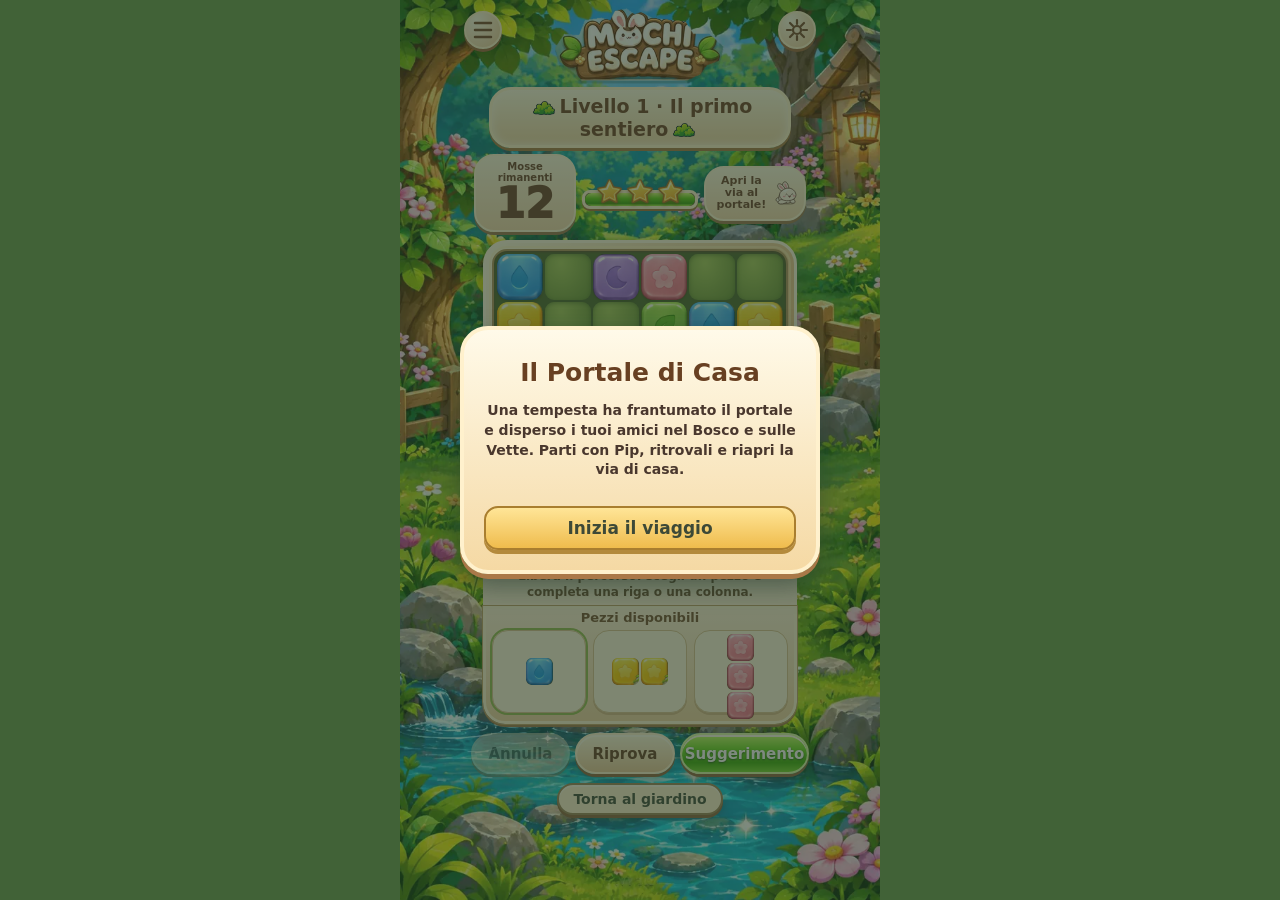
==== commit 2ed41622: "Build the illustrated portal journey with Pip and unlockable supports" ====
--- a/index.html
+++ b/index.html
@@ -1,5 +1,5 @@
 <!doctype html>
-<!-- VV 1.0.9: home, named forest map, saved collection and mastery, undo tool, explicit version. Earlier builds are VV 0. -->
+<!-- VV 1.1.0: home, named forest map, saved collection and mastery, undo tool, explicit version. Earlier builds are VV 0. -->
 <!-- CHANGELOG MOCHI ESCAPE v0.3-alpha.1: 20 verified levels, best stars, bounded dynamic hints, guided tutorial. Previous v0.2-alpha.1: illustrated sprites and reference wordmark, launcher artwork, garden UI, placement/clear/rescue animation, level selector, persistent unlocked progress, audio and visual settings. All ten original levels and rules retained. -->
 <html lang="it"><meta charset="utf-8"><meta name="viewport" content="width=device-width,initial-scale=1,viewport-fit=cover"><title>MOCHI ESCAPE</title>
 <style>*{box-sizing:border-box}body{margin:0;background:#d9e9be;color:#354638;font:600 16px system-ui,sans-serif}main{max-width:440px;margin:auto;min-height:100dvh;padding: max(12px,env(safe-area-inset-top)) 14px max(18px,env(safe-area-inset-bottom));background:radial-gradient(ellipse at 15% 0,#f4f4cd,transparent 45%),linear-gradient(#c2dfa0,#e9efd3);display:flex;flex-direction:column;gap:12px}h1{margin:0;text-align:center;font-size:36px;line-height:.95;letter-spacing:-2px;color:#fff7d7;text-shadow:0 3px #365b44,2px 0 #365b44,-2px 0 #365b44,0 -2px #365b44}small{font-size:12px}button{font:inherit;border:2px solid #9a8255;border-radius:14px;color:#3d4937;background:linear-gradient(#fff7d9,#ead7aa);padding:10px;touch-action:manipulation;box-shadow:0 3px #bda780}button:disabled{opacity:.45}header,.controls{display:flex;justify-content:space-between;align-items:center;gap:8px}.badge{background:#fff4d1;border:2px solid #c3ad80;border-radius:12px;padding:8px 12px}#board{display:grid;grid-template-columns:repeat(6,1fr);gap:3px;padding:7px;background:#947c59;border:3px solid #f3d79b;border-radius:17px;box-shadow:0 5px #6b7450;position:relative;touch-action:none}.cell{aspect-ratio:1;border:1px solid #d3bd8f;border-radius:7px;background:#f4e3bc;position:relative;display:grid;place-items:center;overflow:hidden}.block{background:linear-gradient(145deg,var(--light),var(--dark));border:2px solid var(--dark);box-shadow:inset 0 3px #ffffff70,inset 0 -4px #00000016}.block:after{content:'';width:65%;height:7%;background:#fff8;border-radius:5px;position:absolute;top:9%;left:17%}.path{background:#bde8a0}.cell img{width:98%;height:98%;object-fit:contain}.tray{display:grid;grid-template-columns:repeat(3,1fr);gap:8px}.piece{height:88px;display:grid;place-items:center;touch-action:none}.selected{outline:3px solid #54864d;background:#fff3b1}.shape{display:grid;grid-template-columns:repeat(3,18px);grid-template-rows:repeat(3,18px);gap:2px}.mini{border-radius:5px;background:linear-gradient(#9bd4ee,#549cc8);border:1px solid #3878a5;box-shadow:inset 0 2px #fff8}#status{text-align:center;min-height:44px;font-size:14px}#overlay{position:fixed;inset:0;background:#283c2a99;display:grid;place-items:center;padding:25px;z-index:9}#overlay[hidden]{display:none}.modal{width:min(360px,100%);background:#fff7db;border:3px solid #a58b58;border-radius:24px;padding:24px;text-align:center;box-shadow:0 7px #354b3b}.modal button{width:100%;margin-top:12px;background:#f7cf62}.clear{animation:pop .24s ease-out}@keyframes pop{50%{transform:scale(.8);filter:brightness(1.5)}}#ghost{position:fixed;pointer-events:none;z-index:10;opacity:.8}footer{text-align:center;font-size:11px;color:#597053}.hero{position:absolute;z-index:3;pointer-events:none;transition:transform .19s linear;width:calc((100% - 29px)/6);aspect-ratio:1;left:0;top:0;display:grid;place-items:center}.hero svg{width:98%;height:98%}
@@ -137,13 +137,36 @@
 .hero{transition:none}
 .hero.run{transition:transform .18s linear}
 .hero:not(.run) .mochi-eyes{animation:none}
-</style>
-<main id="playScreen"><div class="brand"><button class="corner left" id="levels" aria-label="Seleziona livello"><svg viewBox="0 0 24 24" fill="none" stroke="currentColor" stroke-width="2.5" stroke-linecap="round"><path d="M4 5h16M4 12h16M4 19h16"/></svg></button><h1 id="logoFallback">MOCHI<br>ESCAPE</h1><img id="gameLogo" hidden alt="Mochi Escape"><button class="corner right" id="help" aria-label="Impostazioni e istruzioni"><svg viewBox="0 0 24 24" fill="none" stroke="currentColor" stroke-width="2.2"><circle cx="12" cy="12" r="4"/><path d="M12 2v4M12 18v4M2 12h4M18 12h4M5 5l3 3M16 16l3 3M5 19l3-3M16 8l3-3" stroke-linecap="round"/></svg></button></div><div id="stageBanner"></div><header><span id="moves" class="badge"></span><div class="scorePanel"><span id="liveStars"></span><div class="game-progress"><i id="progressBar"></i></div></div><span id="level" class="badge"></span></header><div class="board-wrap"><div id="board"></div></div><div id="status" role="status"></div><div class="tray" id="tray"></div><div id="stageName"></div><div class="controls"><button id="undo">Annulla</button><button id="restart">Riprova</button><button id="hint">Suggerimento</button></div><footer><button id="returnHome" class="homeBack">Torna al giardino</button> · VV 1.0.9</footer></main><section id="garden" class="garden"><div class="gardenBrand"><img id="gardenLogo" alt="MOCHI ESCAPE"><h1 id="gardenTitle">MOCHI ESCAPE</h1></div><div class="worldstrip" aria-label="Ambientazioni"><button id="worldOne">Bosco dei Mochi</button><button id="worldSnow">Vette innevate</button></div><div class="mapPaging"><button id="prevMap">‹</button><strong id="mapRange">Sentieri</strong><button id="nextMap">›</button></div><div id="trailmap" class="trailmap"></div><div id="homeAction" class="homeAction"><p id="storyBrief"></p><button id="continueGame" class="primary">Gioca</button></div>
+
+#garden .worldstrip{grid-template-columns:repeat(3,minmax(0,1fr))}
+#garden #trailmap{display:block;position:relative;background:var(--journey-art,linear-gradient(155deg,#8e82bb,#99c29d,#2a583e)) left center/300% 100%;isolation:isolate}
+#garden #trailmap .journey-stop{position:absolute;left:var(--x);top:var(--y);width:clamp(40px,15%,78px);height:clamp(32px,10%,54px);min-height:30px;transform:translate(-50%,-50%) scale(var(--depth));border:2px solid #ffe4aa;background:linear-gradient(#fff2c7,#dfae68);box-shadow:0 4px #795435,0 8px 12px #17183265;color:#4c2b23}
+#garden #trailmap .journey-stop:disabled{background:#7e7894;border-color:#a09db4;color:#fff;box-shadow:0 3px #4d475f}
+#garden #trailmap .journey-stop.next{background:#ffd464;border-color:#fff0a9;box-shadow:0 3px #9b5e24,0 0 18px #ffcb52}
+.journey-pip{position:absolute;display:block;width:clamp(38px,11vw,68px);height:auto;aspect-ratio:1;bottom:71%;left:50%;transform:translateX(-50%);filter:drop-shadow(0 3px 2px #1e253c80)}
+#garden #trailmap .journey-index{position:absolute;bottom:4%;right:3%;left:auto;top:auto;width:auto;min-height:33px;padding:3px 9px;font-size:12px}
+#garden #trailmap.advancing{animation:journey-land .6s ease-out}
+.advancing .journey-pip{animation:pip-advance .6s ease-out}
+@keyframes journey-land{from{background-position:left 36%}to{background-position:left center}}
+@keyframes pip-advance{from{translate:-26px 54px;scale:.68}to{translate:0 0;scale:1}}
+#playScreen[data-theme=snow],#playScreen[data-theme=stars]{background:var(--journey-art,linear-gradient(#315179,#a4bdde)) center center/300% 100%}
+#playScreen[data-theme=stars]{background-position:right center}
+#playScreen[data-theme=snow] #board,#playScreen[data-theme=stars] #board{background:#434965;border:3px solid #a1acc4;border-radius:13px;box-shadow:0 6px 0 #272941,0 9px 18px #161c38a0}
+#playScreen[data-theme=snow] #board{border-top:7px solid #f2f8ff}
+#playScreen[data-theme=stars] #board{background:#382e53;border-color:#a699cf}
+#playScreen[data-theme=snow] .cell:not(.block),#playScreen[data-theme=stars] .cell:not(.block){background:linear-gradient(145deg,#636d89,#4d5676);box-shadow:inset 0 0 0 1px #aab5cc4a}
+#playScreen[data-theme=stars] .cell:not(.block){background:linear-gradient(145deg,#65557f,#493e70)}
+#playScreen .cell.hard{background:linear-gradient(145deg,#d0c1ec,#8474ad);box-shadow:inset 0 0 0 2px #efe1ff}
+#playScreen .cell.hard::after{content:'✦';color:#fff2c1;text-shadow:0 0 5px #ffc96e}
+#supportBar{text-align:center}#supportAction{font-size:12px;min-height:33px;padding:4px 10px}
+.lobbyPanel button[aria-pressed=true]{outline:2px solid #9d7231}
+.advancing .journey-stop{animation:stop-advance .6s ease-out}@keyframes stop-advance{from{translate:0 -12%;scale:.84}to{translate:0 0;scale:1}}</style>
+<main id="playScreen"><div class="brand"><button class="corner left" id="levels" aria-label="Seleziona livello"><svg viewBox="0 0 24 24" fill="none" stroke="currentColor" stroke-width="2.5" stroke-linecap="round"><path d="M4 5h16M4 12h16M4 19h16"/></svg></button><h1 id="logoFallback">MOCHI<br>ESCAPE</h1><img id="gameLogo" hidden alt="Mochi Escape"><button class="corner right" id="help" aria-label="Impostazioni e istruzioni"><svg viewBox="0 0 24 24" fill="none" stroke="currentColor" stroke-width="2.2"><circle cx="12" cy="12" r="4"/><path d="M12 2v4M12 18v4M2 12h4M18 12h4M5 5l3 3M16 16l3 3M5 19l3-3M16 8l3-3" stroke-linecap="round"/></svg></button></div><div id="stageBanner"></div><header><span id="moves" class="badge"></span><div class="scorePanel"><span id="liveStars"></span><div class="game-progress"><i id="progressBar"></i></div></div><span id="level" class="badge"></span></header><div class="board-wrap"><div id="board"></div></div><div id="status" role="status"></div><div id="supportBar" hidden><button id="supportAction"></button></div><div class="tray" id="tray"></div><div id="stageName"></div><div class="controls"><button id="undo">Annulla</button><button id="restart">Riprova</button><button id="hint">Suggerimento</button></div><footer><button id="returnHome" class="homeBack">Torna al giardino</button> · VV 1.1.0</footer></main><section id="garden" class="garden"><div class="gardenBrand"><img id="gardenLogo" alt="MOCHI ESCAPE"><h1 id="gardenTitle">MOCHI ESCAPE</h1></div><div class="worldstrip" aria-label="Ambientazioni"><button id="worldOne">Bosco dei Mochi</button><button id="worldSnow">Vette innevate</button><button id="worldStars">Cielo stellato</button></div><div class="mapPaging"><button id="prevMap">‹</button><strong id="mapRange">Sentieri</strong><button id="nextMap">›</button></div><div id="trailmap" class="trailmap"></div><div id="homeAction" class="homeAction"><p id="storyBrief"></p><button id="continueGame" class="primary">Gioca</button></div>
 <div id="shopPanel" class="lobbyPanel" hidden></div><div id="mochiPanel" class="lobbyPanel" hidden></div>
 <nav class="gardenNav" aria-label="Menu principale"><button id="shopNav">Negozio</button><button id="mapNav">Home</button><button id="collectionNav">Mochi</button></nav></section><div id="overlay" hidden><div class="modal"><div id="modalArt"></div><h2 id="title"></h2><p id="desc"></p><div id="extra"></div><button id="ok">Continua</button></div></div><div id="ghost" hidden></div>
 <script>
 'use strict';
-const LEVELS=[{"b":[1,0,1,1,0,0,1,0,0,1,1,1,1,0,0,1,1,0,0,1,0,0,0,0,1,1,1,0,1,1,0,0,0,1,1,0],"s":30,"e":17,"pieces":[0,2,4],"solution":[[0,27]]},{"b":[1,1,1,0,1,1,0,0,1,1,1,1,0,1,0,1,0,1,1,1,1,1,0,1,0,1,1,0,1,1,0,0,0,1,1,0],"s":30,"e":35,"pieces":[0,1,3],"solution":[[1,16]]},{"b":[1,0,0,0,0,1,1,1,1,1,0,0,0,0,1,1,0,1,0,1,0,1,0,0,1,0,1,0,1,0,1,0,0,0,0,1],"s":12,"e":29,"pieces":[0,1,5],"solution":[[0,11],[1,4]]},{"b":[1,0,1,1,0,1,0,1,0,1,0,1,1,0,0,1,1,0,0,0,1,0,0,0,1,1,0,0,1,0,0,0,0,1,0,0],"s":18,"e":29,"pieces":[0,2,6],"solution":[[0,17],[1,13]]},{"b":[1,1,0,1,1,0,1,1,1,1,1,0,0,0,1,1,0,0,1,1,1,0,0,1,0,1,1,1,1,1,0,1,0,1,1,0],"s":24,"e":5,"pieces":[0,3,5],"solution":[[0,21],[1,21]]},{"b":[0,1,1,0,1,1,1,0,1,1,0,1,0,0,0,1,0,0,1,1,0,1,1,1,0,1,0,0,1,0,0,0,0,0,0,0],"s":0,"e":17,"pieces":[0,2,4],"solution":[[0,20],[1,30],[2,7]]},{"b":[0,0,1,1,1,1,1,1,1,1,0,1,0,1,1,1,0,0,0,0,1,0,1,1,1,1,1,1,0,0,0,1,0,1,0,1],"s":12,"e":29,"pieces":[0,1,3],"solution":[[0,10],[1,28],[2,10]]},{"b":[1,0,1,1,1,1,0,1,0,1,1,1,1,0,1,1,1,0,0,0,0,1,1,1,0,0,1,0,0,0,0,1,1,0,0,1],"s":6,"e":17,"pieces":[0,2,3],"solution":[[0,1],[1,4],[2,28]]},{"b":[1,1,1,1,0,1,0,0,0,1,0,0,0,1,0,1,0,1,0,1,0,1,0,1,0,1,1,0,1,1,1,0,1,0,0,0],"s":12,"e":35,"pieces":[0,3,5],"solution":[[0,20],[1,10],[2,6],[1,8]]},{"b":[0,1,0,0,0,0,1,0,1,1,0,0,1,1,1,0,1,1,1,1,0,1,0,1,1,0,0,1,1,0,0,1,1,1,1,0],"s":0,"e":5,"pieces":[0,3,3],"solution":[[0,15],[1,10],[2,14],[0,7]]},{"s":6,"e":29,"b":[0,0,1,1,1,0,0,1,1,1,0,1,1,0,1,1,0,1,1,1,1,1,1,0,1,0,0,1,1,0,0,0,0,0,0,1],"pieces":[0,2,6],"solution":[[0,13],[1,32],[2,9]]},{"s":24,"e":5,"b":[1,0,1,1,1,0,1,0,0,1,1,1,1,1,0,0,1,1,0,1,1,0,0,1,0,0,1,1,1,1,0,1,0,1,1,0],"pieces":[0,1,3],"solution":[[0,7],[1,8],[2,9]]},{"s":30,"e":29,"b":[1,0,0,1,1,1,1,1,0,0,1,1,0,1,1,0,1,1,0,1,0,1,0,1,1,1,0,1,0,0,0,1,0,1,1,0],"pieces":[0,2,3],"solution":[[0,15],[1,1],[2,3]]},{"s":12,"e":11,"b":[1,0,1,0,1,0,0,1,1,0,1,0,0,0,0,0,0,1,0,1,1,1,1,0,1,0,0,1,0,1,0,0,1,1,1,1],"pieces":[0,1,1],"solution":[[0,1],[1,3],[2,25],[0,5]]},{"s":24,"e":23,"b":[1,1,0,1,0,1,1,1,0,1,1,0,1,1,0,1,0,1,1,1,0,0,1,0,0,0,1,1,1,1,0,1,1,0,1,1],"pieces":[0,2,3],"solution":[[0,25],[1,13],[2,1],[0,16]]},{"s":30,"e":29,"b":[1,0,0,1,0,0,0,1,0,0,1,1,1,0,0,1,1,0,1,0,1,1,0,1,1,1,1,0,1,0,0,1,1,0,1,0],"pieces":[0,3,4],"solution":[[0,1],[1,13],[2,7],[0,22]]},{"s":24,"e":5,"b":[1,0,1,1,1,0,0,1,1,0,0,1,1,0,1,1,1,1,1,1,0,1,1,0,0,0,0,1,0,1,1,0,0,1,1,1],"pieces":[0,1,5],"solution":[[0,9],[1,3],[2,26],[0,10]]},{"s":6,"e":17,"b":[0,1,1,0,0,1,0,1,0,0,1,1,0,1,1,1,1,0,1,0,1,0,1,0,1,1,0,0,0,1,0,1,1,1,0,1],"pieces":[0,1,4],"solution":[[0,4],[1,28],[2,4],[0,19]]},{"s":30,"e":29,"b":[1,0,0,0,0,0,1,1,0,0,0,1,0,1,1,1,0,0,0,0,0,0,0,1,1,1,0,1,1,0,0,1,0,1,1,0],"pieces":[0,2,3],"solution":[[0,1],[1,18],[2,4],[2,16]]},{"s":12,"e":35,"b":[1,0,1,1,0,1,0,1,0,0,0,1,0,1,1,0,1,0,1,1,0,0,0,1,0,1,1,1,1,1,1,1,1,0,1,0],"pieces":[0,3,6],"solution":[[0,24],[1,9],[2,20],[0,22]]}],SHAPES=[[[0,0]],[[0,0],[0,1]],[[0,0],[1,0]],[[0,0],[1,0],[0,1]],[[0,0],[0,1],[0,2]],[[0,0],[1,0],[2,0]],[[0,0],[1,0],[0,1],[1,1]]],colors=[['#87d8f4','#3a9fd0','#27658d'],['#ffe475','#f1bd30','#8f6828'],['#dda9ed','#ac75d0','#71428f'],['#ffa794','#ed6e60','#a34841'],['#a9db80','#68af4d','#46723c']];
+const LEVELS=[{"b":[1,0,1,1,0,0,1,0,0,1,1,1,1,0,0,1,1,0,0,1,0,0,0,0,1,1,1,0,1,1,0,0,0,1,1,0],"s":30,"e":17,"pieces":[0,2,4],"solution":[[0,27]]},{"b":[1,1,1,0,1,1,0,0,1,1,1,1,0,1,0,1,0,1,1,1,1,1,0,1,0,1,1,0,1,1,0,0,0,1,1,0],"s":30,"e":35,"pieces":[0,1,3],"solution":[[1,16]]},{"b":[1,0,0,0,0,1,1,1,1,1,0,0,0,0,1,1,0,1,0,1,0,1,0,0,1,0,1,0,1,0,1,0,0,0,0,1],"s":12,"e":29,"pieces":[0,1,5],"solution":[[0,11],[1,4]]},{"b":[1,0,1,1,0,1,0,1,0,1,0,1,1,0,0,1,1,0,0,0,1,0,0,0,1,1,0,0,1,0,0,0,0,1,0,0],"s":18,"e":29,"pieces":[0,2,6],"solution":[[0,17],[1,13]]},{"b":[1,1,0,1,1,0,1,1,1,1,1,0,0,0,1,1,0,0,1,1,1,0,0,1,0,1,1,1,1,1,0,1,0,1,1,0],"s":24,"e":5,"pieces":[0,3,5],"solution":[[0,21],[1,21]]},{"b":[0,1,1,0,1,1,1,0,1,1,0,1,0,0,0,1,0,0,1,1,0,1,1,1,0,1,0,0,1,0,0,0,0,0,0,0],"s":0,"e":17,"pieces":[0,2,4],"solution":[[0,20],[1,30],[2,7]]},{"b":[0,0,1,1,1,1,1,1,1,1,0,1,0,1,1,1,0,0,0,0,1,0,1,1,1,1,1,1,0,0,0,1,0,1,0,1],"s":12,"e":29,"pieces":[0,1,3],"solution":[[0,10],[1,28],[2,10]]},{"b":[1,0,1,1,1,1,0,1,0,1,1,1,1,0,1,1,1,0,0,0,0,1,1,1,0,0,1,0,0,0,0,1,1,0,0,1],"s":6,"e":17,"pieces":[0,2,3],"solution":[[0,1],[1,4],[2,28]]},{"b":[1,1,1,1,0,1,0,0,0,1,0,0,0,1,0,1,0,1,0,1,0,1,0,1,0,1,1,0,1,1,1,0,1,0,0,0],"s":12,"e":35,"pieces":[0,3,5],"solution":[[0,20],[1,10],[2,6],[1,8]]},{"b":[0,1,0,0,0,0,1,0,1,1,0,0,1,1,1,0,1,1,1,1,0,1,0,1,1,0,0,1,1,0,0,1,1,1,1,0],"s":0,"e":5,"pieces":[0,3,3],"solution":[[0,15],[1,10],[2,14],[0,7]]},{"s":6,"e":29,"b":[0,0,1,1,1,0,0,1,1,1,0,1,1,0,1,1,0,1,1,1,1,1,1,0,1,0,0,1,1,0,0,0,0,0,0,1],"pieces":[0,2,6],"solution":[[0,13],[1,32],[2,9]]},{"s":24,"e":5,"b":[1,0,1,1,1,0,1,0,0,1,1,1,1,1,0,0,1,1,0,1,1,0,0,1,0,0,1,1,1,1,0,1,0,1,1,0],"pieces":[0,1,3],"solution":[[0,7],[1,8],[2,9]]},{"s":30,"e":29,"b":[1,0,0,1,1,1,1,1,0,0,1,1,0,1,1,0,1,1,0,1,0,1,0,1,1,1,0,1,0,0,0,1,0,1,1,0],"pieces":[0,2,3],"solution":[[0,15],[1,1],[2,3]]},{"s":12,"e":11,"b":[1,0,1,0,1,0,0,1,1,0,1,0,0,0,0,0,0,1,0,1,1,1,1,0,1,0,0,1,0,1,0,0,1,1,1,1],"pieces":[0,1,1],"solution":[[0,1],[1,3],[2,25],[0,5]]},{"s":24,"e":23,"b":[1,1,0,1,0,1,1,1,0,1,1,0,1,1,0,1,0,1,1,1,0,0,1,0,0,0,1,1,1,1,0,1,1,0,1,1],"pieces":[0,2,3],"solution":[[0,25],[1,13],[2,1],[0,16]]},{"s":30,"e":29,"b":[1,0,0,1,0,0,0,1,0,0,1,1,1,0,0,1,1,0,1,0,1,1,0,1,1,1,1,0,1,0,0,1,1,0,1,0],"pieces":[0,3,4],"solution":[[0,1],[1,13],[2,7],[0,22]]},{"s":24,"e":5,"b":[1,0,1,1,1,0,0,1,1,0,0,1,1,0,1,1,1,1,1,1,0,1,1,0,0,0,0,1,0,1,1,0,0,1,1,1],"pieces":[0,1,5],"solution":[[0,9],[1,3],[2,26],[0,10]]},{"s":6,"e":17,"b":[0,1,1,0,0,1,0,1,0,0,1,1,0,1,1,1,1,0,1,0,1,0,1,0,1,1,0,0,0,1,0,1,1,1,0,1],"pieces":[0,1,4],"solution":[[0,4],[1,28],[2,4],[0,19]]},{"s":30,"e":29,"b":[1,0,0,0,0,0,1,1,0,0,0,1,0,1,1,1,0,0,0,0,0,0,0,1,1,1,0,1,1,0,0,1,0,1,1,0],"pieces":[0,2,3],"solution":[[0,1],[1,18],[2,4],[2,16]]},{"s":12,"e":35,"b":[1,0,1,1,0,1,0,1,0,0,0,1,0,1,1,0,1,0,1,1,0,0,0,1,0,1,1,1,1,1,1,1,1,0,1,0],"pieces":[0,3,6],"solution":[[0,24],[1,9],[2,20],[0,22]]},{"s":1,"e":34,"b":[0,0,1,2,1,0,0,1,0,1,0,0,1,1,1,1,0,0,1,1,1,1,1,0,1,0,0,1,1,0,0,1,1,0,0,1],"pieces":[0,1,6],"solution":[[0,8],[1,17],[2,19]]},{"s":4,"e":30,"b":[2,1,1,0,0,0,0,0,1,1,0,1,1,0,0,1,1,0,1,1,0,0,1,1,1,1,1,0,1,1,0,1,1,1,1,0],"pieces":[0,2,3],"solution":[[0,7],[1,13],[2,19]]},{"s":5,"e":34,"b":[2,1,0,0,1,0,0,1,1,1,1,1,0,0,1,0,0,0,1,0,0,1,1,1,1,1,1,0,0,1,1,1,1,1,0,0],"pieces":[0,1,3],"solution":[[0,20],[1,6],[2,18]]},{"s":2,"e":31,"b":[1,0,0,0,2,0,0,1,0,1,0,0,1,1,0,1,0,1,0,0,0,1,1,1,1,1,0,1,0,1,0,0,1,0,1,1],"pieces":[0,2,2],"solution":[[0,6],[1,18],[2,10],[0,30]]},{"s":4,"e":33,"b":[2,1,1,1,0,0,1,1,1,1,0,1,0,0,0,0,1,1,1,1,1,0,1,0,0,1,0,1,1,1,1,0,1,0,1,1],"pieces":[0,1,3],"solution":[[0,10],[1,8],[2,6],[0,26]]},{"s":5,"e":34,"b":[2,0,1,1,1,0,0,1,0,0,1,1,0,0,0,1,1,1,1,0,1,1,0,0,0,1,1,0,1,1,0,1,0,1,0,0],"pieces":[0,3,5],"solution":[[0,6],[1,8],[2,7],[0,27]]},{"s":4,"e":30,"b":[2,0,1,1,0,1,0,1,0,1,0,0,1,1,1,0,0,0,1,0,1,1,1,1,1,0,1,1,0,1,0,1,1,0,1,1],"pieces":[0,2,4],"solution":[[0,19],[1,18],[2,16],[0,25]]},{"s":1,"e":32,"b":[0,0,0,2,1,0,1,1,1,0,1,1,1,0,1,1,0,1,0,0,1,0,0,1,0,1,1,1,0,0,1,1,0,0,1,1],"pieces":[0,2,5],"solution":[[0,24],[1,28],[2,24],[0,9]]},{"s":5,"e":34,"b":[2,1,0,0,1,0,0,1,1,0,1,1,0,0,1,0,0,0,0,0,1,0,1,1,0,0,0,0,1,1,0,1,0,1,0,0],"pieces":[0,1,3],"solution":[[0,6],[1,3],[2,24],[2,26]]},{"s":2,"e":35,"b":[2,0,0,1,0,1,0,1,1,1,1,1,1,0,1,0,1,1,1,0,0,0,1,0,0,0,1,0,1,1,1,1,0,1,1,0],"pieces":[0,3,6],"solution":[[0,4],[1,19],[2,15],[0,27]]}],SHAPES=[[[0,0]],[[0,0],[0,1]],[[0,0],[1,0]],[[0,0],[1,0],[0,1]],[[0,0],[0,1],[0,2]],[[0,0],[1,0],[2,0]],[[0,0],[1,0],[0,1],[1,1]]],colors=[['#87d8f4','#3a9fd0','#27658d'],['#ffe475','#f1bd30','#8f6828'],['#dda9ed','#ac75d0','#71428f'],['#ffa794','#ed6e60','#a34841'],['#a9db80','#68af4d','#46723c']];
 const $=id=>document.getElementById(id),grid=$('board'),tray=$('tray');
 let ASSETS=/*__ART_BUNDLE__*/{};const artURL=k=>ASSETS[k]?'data:image/webp;base64,'+ASSETS[k]:'';
 function mochiCharacter(pose='',variant=0) {
@@ -175,15 +198,15 @@
 }
 let portal='<svg viewBox="0 0 80 80"><rect x="7" y="7" width="66" height="66" rx="21" fill="#aa8446" stroke="#655038" stroke-width="4"/><rect x="13" y="13" width="54" height="54" rx="17" fill="#65be5a" stroke="#e8d18b" stroke-width="4"/><path d="M23 43Q13 22 38 20Q62 19 60 43Q56 65 34 57Q19 48 31 34Q45 24 50 40Q52 48 42 49" fill="none" stroke="#c9ee77" stroke-width="6" stroke-linecap="round"/></svg>';
 let level=0,unlocked=0,b=[],used=[],selected=0,moves=0,locked=false,drag=null,ignoreClick=0,settings={sound:true,vibration:true};
-try{unlocked=Math.max(0,Math.min(LEVELS.length-1,Number(localStorage.getItem('mochi-level-v1'))||0));level=unlocked;const v=JSON.parse(localStorage.getItem('mochi-settings-v02')||'null');if(v)Object.assign(settings,v)}catch(e){}
+try{unlocked=Math.max(0,Math.min(LEVELS.length-1,Number(localStorage.getItem('mochi-level-v1'))||0));if(unlocked===19&&localStorage.getItem('mochi-complete-v02')==='1')unlocked=20;level=unlocked;const v=JSON.parse(localStorage.getItem('mochi-settings-v02')||'null');if(v)Object.assign(settings,v)}catch(e){}
 let stars={};try{stars=JSON.parse(localStorage.getItem('mochi-stars-v03')||'{}')||{}}catch{};function award(){let min=LEVELS[level].solution.length,v=moves<=min+1?3:moves<=min+3?2:1;stars[level]=Math.max(stars[level]||0,v);try{localStorage.setItem('mochi-stars-v03',JSON.stringify(stars))}catch{}return v}
-let audio=null;function initAudio(){if(!settings.sound)return;try{if(!audio)audio=new (window.AudioContext||window.webkitAudioContext)();if(audio.state==='suspended')audio.resume().catch(()=>{})}catch{}}document.addEventListener('pointerdown',initAudio,{passive:true});function tone(kind){if(!settings.sound||!audio||audio.state!=='running')return;const seq={place:[420],clear:[523,659,784],win:[523,659,784,1047],invalid:[180]}[kind]||[420];try{seq.forEach((f,i)=>{let t=audio.currentTime+i*.075,o=audio.createOscillator(),a=audio.createGain();o.type='sine';o.frequency.value=f;a.gain.setValueAtTime(.045,t);a.gain.exponentialRampToValueAtTime(.001,t+.13);o.connect(a);a.connect(audio.destination);o.start(t);o.stop(t+.14)})}catch{}}function buzz(ms){if(settings.vibration)try{navigator.vibrate?.(ms)}catch{}}function applyArt(){if(ASSETS.cleanYellow)ASSETS.yellow=ASSETS.cleanYellow;if(ASSETS.cleanLogo)ASSETS.newLogo=ASSETS.cleanLogo;if(artURL('forestBackdrop'))document.documentElement.style.setProperty('--forestScene','url('+artURL('forestBackdrop')+')');for(let k of ['green','pink','blue','yellow','purple'])if(artURL(k))document.documentElement.style.setProperty('--tile-'+k,'url('+artURL(k)+')');if(artURL('newLogo'))ASSETS.logo=ASSETS.newLogo;if(artURL('newPortal'))ASSETS.portal=ASSETS.newPortal;if(artURL('portal'))portal='<img alt="Portale" draggable="false" src="'+artURL('portal')+'">';if(artURL('logo')){$('gameLogo').src=artURL('logo');$('gameLogo').hidden=false;$('logoFallback').hidden=true}for(let [k,v] of [['bush','--foliage'],['flowers','--flowers']])if(artURL(k))document.documentElement.style.setProperty(v,'url("'+artURL(k)+'")');if(!locked)draw();gardenArt()}
+let audio=null;function initAudio(){if(!settings.sound)return;try{if(!audio)audio=new (window.AudioContext||window.webkitAudioContext)();if(audio.state==='suspended')audio.resume().catch(()=>{})}catch{}}document.addEventListener('pointerdown',initAudio,{passive:true});function tone(kind){if(!settings.sound||!audio||audio.state!=='running')return;const seq={place:[420],clear:[523,659,784],win:[523,659,784,1047],invalid:[180]}[kind]||[420];try{seq.forEach((f,i)=>{let t=audio.currentTime+i*.075,o=audio.createOscillator(),a=audio.createGain();o.type='sine';o.frequency.value=f;a.gain.setValueAtTime(.045,t);a.gain.exponentialRampToValueAtTime(.001,t+.13);o.connect(a);a.connect(audio.destination);o.start(t);o.stop(t+.14)})}catch{}}function buzz(ms){if(settings.vibration)try{navigator.vibrate?.(ms)}catch{}}function applyArt(){if(ASSETS.cleanYellow)ASSETS.yellow=ASSETS.cleanYellow;if(ASSETS.cleanLogo)ASSETS.newLogo=ASSETS.cleanLogo;if(ASSETS.journeyBackdrop)document.documentElement.style.setProperty('--journey-art','url(data:image/jpeg;base64,'+ASSETS.journeyBackdrop+')');if(artURL('forestBackdrop'))document.documentElement.style.setProperty('--forestScene','url('+artURL('forestBackdrop')+')');for(let k of ['green','pink','blue','yellow','purple'])if(artURL(k))document.documentElement.style.setProperty('--tile-'+k,'url('+artURL(k)+')');if(artURL('newLogo'))ASSETS.logo=ASSETS.newLogo;if(artURL('newPortal'))ASSETS.portal=ASSETS.newPortal;if(artURL('portal'))portal='<img alt="Portale" draggable="false" src="'+artURL('portal')+'">';if(artURL('logo')){$('gameLogo').src=artURL('logo');$('gameLogo').hidden=false;$('logoFallback').hidden=true}for(let [k,v] of [['bush','--foliage'],['flowers','--flowers']])if(artURL(k))document.documentElement.style.setProperty(v,'url("'+artURL(k)+'")');if(!locked)draw();gardenArt()}
 
 function path(board){let l=LEVELS[level],q=[l.s],prev=new Map([[l.s,-1]]);for(let i=0;i<q.length;i++){let a=q[i];if(a===l.e){let p=[];while(a!==-1){p.unshift(a);a=prev.get(a)}return p}for(let [dx,dy] of [[1,0],[-1,0],[0,1],[0,-1]]){let x=a%6+dx,y=(a/6|0)+dy,n=y*6+x;if(x>=0&&x<6&&y>=0&&y<6&&!board[n]&&!prev.has(n)){prev.set(n,a);q.push(n)}}}return []}
-function calc(board,p,a){let l=LEVELS[level],c=SHAPES[p].map(([dx,dy])=>[a%6+dx,(a/6|0)+dy]);if(c.some(([x,y])=>x>=6||y>=6||board[y*6+x]||[l.s,l.e].includes(y*6+x)))return null;let n=board.slice();c.forEach(([x,y])=>n[y*6+x]=1);let clear=new Set();for(let j=0;j<6;j++){for(let line of [Array.from({length:6},(_,k)=>j*6+k),Array.from({length:6},(_,k)=>k*6+j)])if(line.every(k=>n[k]))line.forEach(k=>clear.add(k))}clear.forEach(k=>n[k]=0);return {n,clear}}
+function calc(board,p,a){let l=LEVELS[level],c=SHAPES[p].map(([dx,dy])=>[a%6+dx,(a/6|0)+dy]);if(c.some(([x,y])=>x>=6||y>=6||board[y*6+x]||[l.s,l.e].includes(y*6+x)))return null;let n=board.slice();c.forEach(([x,y])=>n[y*6+x]=1);let clear=new Set();for(let j=0;j<6;j++){for(let line of [Array.from({length:6},(_,k)=>j*6+k),Array.from({length:6},(_,k)=>k*6+j)])if(line.every(k=>n[k]))line.forEach(k=>{if(n[k]!==2)clear.add(k)})}clear.forEach(k=>n[k]=0);return {n,clear}}
 function pieces(){return LEVELS[level].pieces}
 function shape(p){let s=document.createElement('div');s.className='shape';let cols=1+Math.max(...SHAPES[p].map(c=>c[0])),rows=1+Math.max(...SHAPES[p].map(c=>c[1]));s.style.setProperty('--cols',cols);s.style.setProperty('--rows',rows);for(let y=0;y<rows;y++)for(let x=0;x<cols;x++){let d=document.createElement('div');if(SHAPES[p].some(c=>c[0]===x&&c[1]===y))d.className='mini';s.append(d)}return s}
-function draw(){let l=LEVELS[level];$('stageName').textContent='';$('stageBanner').textContent='Livello '+(level+1)+' · '+STAGE_NAMES[level];let potential=moves<=l.solution.length+1?3:moves<=l.solution.length+3?2:1;$('liveStars').innerHTML=starMarkup(potential);$('undo').disabled=locked||!history.length;$('level').innerHTML='<span>Libera il percorso di Mochi!</span>'+mochiCharacter('mochi-badge',COSTUMES.indexOf(currentCostume()));$('moves').innerHTML='<small>Mosse rimanenti</small><strong>'+(moveLimit()-moves)+'</strong>';$('progressBar').style.width=((moveLimit()-moves)/moveLimit()*100)+'%';const hero=$('hero')||document.createElement('div');grid.innerHTML='';b.forEach((v,i)=>{let d=document.createElement('div');d.className='cell'+(v?' block':'');d.dataset.i=i;if(v){let c=colors[(i%6+Math.floor(i/6))%5];d.style.setProperty('--light',c[0]);d.style.setProperty('--dark',c[1]);d.style.setProperty('--edge',c[2]);d.dataset.symbol=['●','★','☾','✿','◆'][(i%6+Math.floor(i/6))%5];d.style.setProperty('--tile','var(--tile-'+['blue','yellow','purple','pink','green'][(i%6+Math.floor(i/6))%5]+')')}if(i===l.e){d.classList.add('portal');d.innerHTML=portal;}grid.append(d)});hero.className='hero';hero.id='hero';delete hero.dataset.facing;const avatar=level<1?null:rescues.find(r=>r.level===level);const portrait=avatar?rescueArt(avatar):mochiCharacter('',COSTUMES.indexOf(currentCostume()));if(hero.dataset.portrait!==portrait){hero.innerHTML=portrait;hero.dataset.portrait=portrait;}grid.append(hero);at(l.s);tray.innerHTML='';pieces().forEach((p,i)=>{let btn=document.createElement('button');btn.className='piece'+(i===selected?' selected':'');btn.disabled=used.includes(i)||locked;btn.setAttribute('aria-label','Pezzo '+(i+1));if(!used.includes(i))btn.append(shape(p));else btn.textContent='Usato';btn.onclick=()=>{if(performance.now()<ignoreClick||locked)return;selected=i;for(const [index,piece] of Array.from(tray.children).entries())piece.classList.toggle('selected',index===i)};btn.onpointerdown = e => {
+function draw(){updateSupport();let l=LEVELS[level];$('stageName').textContent='';$('stageBanner').textContent='Livello '+(level+1)+' · '+STAGE_NAMES[level];let potential=moves<=l.solution.length+1?3:moves<=l.solution.length+3?2:1;$('liveStars').innerHTML=starMarkup(potential);$('undo').disabled=locked||!history.length;$('level').innerHTML='<span>Apri la via al portale!</span>'+mochiCharacter('mochi-badge',COSTUMES.indexOf(currentCostume()));$('moves').innerHTML='<small>Mosse rimanenti</small><strong>'+(moveLimit()-moves)+'</strong>';$('progressBar').style.width=((moveLimit()-moves)/moveLimit()*100)+'%';const hero=$('hero')||document.createElement('div');grid.innerHTML='';b.forEach((v,i)=>{let d=document.createElement('div');d.className='cell'+(v?' block':'')+(v===2?' hard':'');d.dataset.i=i;if(v){let c=colors[(i%6+Math.floor(i/6))%5];d.style.setProperty('--light',c[0]);d.style.setProperty('--dark',c[1]);d.style.setProperty('--edge',c[2]);d.dataset.symbol=['●','★','☾','✿','◆'][(i%6+Math.floor(i/6))%5];d.style.setProperty('--tile','var(--tile-'+['blue','yellow','purple','pink','green'][(i%6+Math.floor(i/6))%5]+')')}if(i===l.e){d.classList.add('portal');d.innerHTML=portal;}grid.append(d)});hero.className='hero';hero.id='hero';delete hero.dataset.facing;const avatar=level<1?null:rescues.find(r=>r.level===level);const portrait=avatar?rescueArt(avatar):pipArt();if(hero.dataset.portrait!==portrait){hero.innerHTML=portrait;hero.dataset.portrait=portrait;}grid.append(hero);at(l.s);tray.innerHTML='';pieces().forEach((p,i)=>{let btn=document.createElement('button');btn.className='piece'+(i===selected?' selected':'');btn.disabled=used.includes(i)||locked;btn.setAttribute('aria-label','Pezzo '+(i+1));if(!used.includes(i))btn.append(shape(p));else btn.textContent='Usato';btn.onclick=()=>{if(performance.now()<ignoreClick||locked)return;selected=i;for(const [index,piece] of Array.from(tray.children).entries())piece.classList.toggle('selected',index===i)};btn.onpointerdown = e => {
   if (btn.disabled || drag || e.button !== 0) return;
   drag = {pointerId:e.pointerId, x:e.clientX, y:e.clientY};
   btn.setPointerCapture(e.pointerId);
@@ -211,28 +234,30 @@
   selected = i;
   for(const [index,piece] of Array.from(tray.children).entries())piece.classList.toggle('selected',index===i);
   const cell = document.elementFromPoint(e.clientX,e.clientY)?.closest('.cell');
-  if (cell && grid.contains(cell)) place(+cell.dataset.i);
+  if (cell && grid.contains(cell) && !supportArmed) place(+cell.dataset.i);
 };
 tray.append(btn)})}
 function at(i){let h=$('hero'),c=grid.querySelector('[data-i="'+i+'"]');if(h&&c){h.style.width=c.offsetWidth+'px';h.style.transform='translate('+c.offsetLeft+'px,'+c.offsetTop+'px)'}}
 function say(s){$('status').textContent=s}
-function reset(){history=[];b=LEVELS[level].b.slice();used=[];selected=0;moves=0;locked=false;$('overlay').hidden=true;draw();say('Libera il percorso: scegli un pezzo e completa una riga o una colonna.')}
+function reset(){history=[];bonusMoves=0;supportUsed=false;supportArmed=false;b=LEVELS[level].b.slice();used=[];selected=0;moves=0;locked=false;$('overlay').hidden=true;draw();say('Libera il percorso: scegli un pezzo e completa una riga o una colonna.')}
 function starMarkup(n){let url=artURL('rewardStar')||'data:image/svg+xml,'+encodeURIComponent("<svg xmlns=\"http://www.w3.org/2000/svg\" viewBox=\"0 0 100 100\"><defs><linearGradient id=\"gold\" x2=\".3\" y2=\"1\"><stop stop-color=\"#fff9ac\"/><stop offset=\".45\" stop-color=\"#ffdb42\"/><stop offset=\"1\" stop-color=\"#f6a31c\"/></linearGradient></defs><path d=\"M50 7Q53 6 55 12L65 33 89 37Q97 38 91 45L74 62 78 85Q80 94 72 90L50 79 28 90Q20 94 22 85L26 62 9 45Q3 38 11 37L35 33 45 12Q47 6 50 7Z\" fill=\"url(#gold)\" stroke=\"#a86422\" stroke-width=\"5\" stroke-linejoin=\"round\"/><path d=\"M50 15L39 39 15 43 33 60 29 82 50 71 71 82 67 60 85 43 61 39Z\" fill=\"none\" stroke=\"#fff4a5\" stroke-width=\"3\" stroke-linejoin=\"round\"/><path d=\"M49 21L41 40 22 44\" fill=\"none\" stroke=\"white\" stroke-opacity=\".85\" stroke-width=\"5\" stroke-linecap=\"round\"/></svg>");return url?[1,2,3].map(i=>'<img alt="'+(i<=n?'Stella ottenuta':'Stella non ottenuta')+'" class="'+(i>n?'unearned':'')+'" src="'+url+'">').join(''):'★'.repeat(n)+'☆'.repeat(3-n)}
 function modal(t,d,fn,button='Continua',win=false){$('overlay').classList.toggle('victory',win);$('title').textContent=t;$('desc').textContent=d;$('extra').replaceChildren();$('modalArt').innerHTML=win?(rescues.find(r=>r.level===level)?rescueArt(rescues.find(r=>r.level===level)):mochiCharacter('mochi-win',COSTUMES.indexOf(currentCostume()))):'';$('ok').textContent=button;$('ok').onclick=fn;$('overlay').hidden=false}
 function particles(k){let cell=grid.querySelector('[data-i="'+k+'"]');if(!cell)return;for(let i=0;i<3;i++){let p=document.createElement('i');p.className='spark';p.style.left=(cell.offsetLeft+cell.offsetWidth*.5)+'px';p.style.top=(cell.offsetTop+cell.offsetHeight*.5)+'px';p.style.setProperty('--sx',(Math.random()*50-25)+'px');p.style.setProperty('--sy',(Math.random()*50-25)+'px');grid.append(p);setTimeout(()=>p.remove(),450)}}
 
-async function place(i){if(locked||!$('overlay').hidden||used.includes(selected)||moves>=moveLimit())return;let r=calc(b,pieces()[selected],i);if(!r){say('Il pezzo non entra qui.');tone('invalid');return}let placed=SHAPES[pieces()[selected]].map(([dx,dy])=>i+dx+dy*6);history.push({b:b.slice(),used:used.slice(),selected,moves});locked=true;moves++;used.push(selected);if(used.length===3)used=[];selected=[0,1,2].find(i=>!used.includes(i));placed.forEach(k=>b[k]=1);draw();for(let k of placed)grid.querySelector('[data-i="'+k+'"]').classList.add('placed');tone('place');if(r.clear.size){await new Promise(r=>setTimeout(r,95));tone('clear');buzz(18);for(let k of r.clear){grid.querySelector('[data-i="'+k+'"]').classList.add('clear');particles(k)}await new Promise(r=>setTimeout(r,275))}else await new Promise(r=>setTimeout(r,120));b=r.n;draw();let p=path(b);if(p.length){say('Percorso libero!');$('hero').classList.add('run');let previous=p[0];for(let k of p){const runner=$('hero');if(k%6!==previous%6)runner.dataset.facing=k%6<previous%6?'left':'right';previous=k;grid.querySelector('[data-i="'+k+'"]').classList.add('path');particles(k);at(k);await new Promise(r=>setTimeout(r,180))}tone('win');buzz([25,45,30]);let earned=award(),last=level===LEVELS.length-1;unlocked=Math.max(unlocked,Math.min(LEVELS.length-1,level+1));try{localStorage.setItem('mochi-level-v1',String(unlocked));if(last)localStorage.setItem('mochi-complete-v02','1')}catch(e){}const rescued=rescues.find(r=>r.level===level);modal(last?'Il Portale di Casa':rescued?rescued.name+' è salvo!':'Via libera!',last?'Con Luma e la squadra riapri il Portale di Casa. Il villaggio è di nuovo unito.':rescued?rescued.role:'Hai liberato Mochi in '+moves+' '+(moves===1?'mossa':'mosse')+'.',()=>{goPlay(last?0:level+1)},last?'Ricomincia':'Prossimo livello',true);$('extra').innerHTML='<div class="star-result" aria-label="'+earned+' stelle">'+starMarkup(earned)+'</div>';return}locked=false;draw();if(moves>=moveLimit()||!pieces().some((p,i)=>!used.includes(i)&&b.some((_,a)=>calc(b,p,a)))){locked=true;modal('Riprova','Non ci sono più mosse utili. Puoi riprovare senza perdere i tuoi livelli.',reset,'Riprova')}else say(r.clear.size?'Ottima mossa! Linea eliminata.':'Completa una riga o una colonna.')}
-
-grid.onclick=e=>{let d=e.target.closest('.cell');if(d)place(+d.dataset.i)};
+async function place(i){if(locked||!$('overlay').hidden||used.includes(selected)||moves>=moveLimit())return;let r=calc(b,pieces()[selected],i);if(!r){say('Il pezzo non entra qui.');tone('invalid');return}let placed=SHAPES[pieces()[selected]].map(([dx,dy])=>i+dx+dy*6);history.push({b:b.slice(),used:used.slice(),selected,moves,supportUsed,bonusMoves});locked=true;moves++;used.push(selected);if(used.length===3)used=[];selected=[0,1,2].find(i=>!used.includes(i));placed.forEach(k=>b[k]=1);draw();for(let k of placed)grid.querySelector('[data-i="'+k+'"]').classList.add('placed');tone('place');if(r.clear.size){await new Promise(r=>setTimeout(r,95));tone('clear');buzz(18);for(let k of r.clear){grid.querySelector('[data-i="'+k+'"]').classList.add('clear');particles(k)}await new Promise(r=>setTimeout(r,275))}else await new Promise(r=>setTimeout(r,120));b=r.n;draw();let p=path(b);if(p.length){await finishEscape(p);return}locked=false;draw();if(moves>=moveLimit()||!pieces().some((p,j)=>!used.includes(j)&&b.some((_,a)=>calc(b,p,a)))){say('Non ci sono più mosse. Riprova o annulla l’ultima mossa.');}else say('Scegli il prossimo pezzo.')}
+async function finishEscape(p){locked=true;say('Percorso libero!');$('hero').classList.add('run');let previous=p[0];for(let k of p){const runner=$('hero');if(k%6!==previous%6)runner.dataset.facing=k%6<previous%6?'left':'right';previous=k;grid.querySelector('[data-i="'+k+'"]').classList.add('path');particles(k);at(k);await new Promise(r=>setTimeout(r,180))}tone('win');buzz([25,45,30]);let earned=award(),last=level===LEVELS.length-1;unlocked=Math.max(unlocked,Math.min(LEVELS.length-1,level+1));try{localStorage.setItem('mochi-level-v1',String(unlocked));if(last)localStorage.setItem('mochi-complete-v03','1')}catch(e){}const rescued=rescues.find(r=>r.level===level);modal(last?'Il Portale di Casa':rescued?rescued.name+' è salvo!':'Via libera!',last?'Pip e i mini Mochi hanno riaperto il Portale di Casa. Il villaggio è di nuovo unito.':rescued?rescued.role:'Hai aperto il portale in '+moves+' '+(moves===1?'mossa':'mosse')+'.',()=>{if(!last&&unlocked===level+1)travelFrom=level;goGarden()},last?'Torna al villaggio':'Avanza sul sentiero',true);$('extra').innerHTML='<div class="star-result" aria-label="'+earned+' stelle">'+starMarkup(earned)+'</div>';return}
+
+grid.onclick=e=>{let d=e.target.closest('.cell');if(d){const i=+d.dataset.i;if(supportArmed)supportAt(i);else place(i)}};
 $('restart').onclick=()=>{if(!locked&&$('overlay').hidden)reset()};
 let hintBusy=false;async function solveHint(board,mask,max){let q=[{b:board.slice(),mask,first:null}],seen=new Set([board.join('')+':'+mask]),count=0;for(let depth=0;depth<max;depth++){let next=[];for(let z of q){if(++count>7000||next.length>14000)return {limited:true};if(count%70===0)await new Promise(r=>setTimeout(r,0));for(let k=0;k<3;k++){if(z.mask&(1<<k))continue;for(let a=0;a<36;a++){let r=calc(z.b,pieces()[k],a);if(!r)continue;let first=z.first||[k,a];if(path(r.n).length)return {first};let m=z.mask|(1<<k);if(m===7)m=0;let key=r.n.join('')+':'+m;if(!seen.has(key)){seen.add(key);next.push({b:r.n,mask:m,first})}}}}q=next;if(!q.length)break}return {first:null}}
 $('hint').onclick=async()=>{if(locked||hintBusy||!$('overlay').hidden)return;hintBusy=true;let snap=b.join(''),lev=level,m=moves,mask=used.reduce((a,k)=>a|(1<<k),0);$('hint').disabled=true;say('Cerco un percorso risolvibile…');try{let r=await solveHint(b,mask,moveLimit()-moves);if(lev!==level||m!==moves||snap!==b.join('')||locked||!$('overlay').hidden)return;if(r.first){selected=r.first[0];draw();grid.querySelector('[data-i="'+r.first[1]+'"]').classList.add('hinted');say('Questa mossa fa parte di una soluzione valida.')}else say(r.limited?'Ricerca limitata: prova un’altra mossa o riprova.':'Non esiste una soluzione nelle mosse rimanenti. Riprova gratuitamente.')}finally{hintBusy=false;$('hint').disabled=false}};
 $('help').onclick=()=>{if(locked)return;modal('Come si gioca','Scegli o trascina un pezzo. Completa righe o colonne per liberare un percorso da Mochi al portale entro le mosse disponibili.',()=>{$('overlay').hidden=true},'Torna al gioco');let row=document.createElement('div');row.className='settings-row';for(let [key,label] of [['sound','Audio'],['vibration','Vibrazione']]){let bt=document.createElement('button');let sync=()=>bt.textContent=label+': '+(settings[key]?'ON':'OFF');sync();bt.onclick=()=>{settings[key]=!settings[key];try{localStorage.setItem('mochi-settings-v02',JSON.stringify(settings))}catch{}sync()};row.append(bt)}$('extra').append(row)};
-$('levels').onclick=()=>{if(!locked)goGarden()};window.addEventListener('resize',()=>{if(!locked)at(LEVELS[level].s)});const STAGE_NAMES=["Il primo sentiero","Portale tra le foglie","Radura dei fiori","Il ponte nascosto","La tana di Mochi","Sotto le felci","Il labirinto verde","Il sentiero dei funghi","La quercia antica","La radura segreta","Il ruscello","Pietre muschiose","Il bosco fitto","L'angolo delle lucciole","La grande felce","Il sentiero dorato","La cascata nascosta","La radura dei desideri","L'ultimo ostacolo","Il portale del bosco"], COSTUMES=[{n:'Mochi',rank:0,filter:'none',desc:'Il piccolo esploratore originale'},{n:'Mochi Primavera',rank:5,filter:'sepia(.25) hue-rotate(36deg)',desc:'Tema primavera'},{n:'Mochi Aurora',rank:10,filter:'sepia(.25) hue-rotate(285deg)',desc:'Due mosse extra a ogni tentativo',bonus:2},{n:'Mochi Luna',rank:20,filter:'sepia(.22) hue-rotate(155deg)',desc:'Tre mosse extra a ogni tentativo',bonus:3}];let history=[],costume=0;try{costume=Math.max(0,Math.min(3,Number(localStorage.getItem('mochi-costume-v101'))||0))}catch{};function completed(){return Math.max(unlocked,Object.keys(stars).filter(k=>stars[k]>0).length,(()=>{try{return localStorage.getItem('mochi-complete-v02')==='1'&&unlocked>=LEVELS.length-1?LEVELS.length:0}catch{return 0}})())}function totalStars(){return Object.values(stars).reduce((a,b)=>a+(Number(b)||0),0)}function moveLimit(){return 12}function currentCostume(){return COSTUMES[costume]?.rank<=completed()?COSTUMES[costume]:COSTUMES[0]}const WORLDS = [
+$('levels').onclick=()=>{if(!locked)goGarden()};window.addEventListener('resize',()=>{if(!locked)at(LEVELS[level].s)});const STAGE_NAMES=["Il primo sentiero","Portale tra le foglie","Radura dei fiori","Il ponte nascosto","La tana di Mochi","Sotto le felci","Il labirinto verde","Il sentiero dei funghi","La quercia antica","La radura segreta","Il ruscello","Pietre muschiose","Il bosco fitto","L'angolo delle lucciole","La grande felce","Il sentiero dorato","La cascata nascosta","La radura dei desideri","L'ultimo ostacolo","Il portale delle Vette","La soglia delle stelle","Polvere di cometa","L’isola sospesa","Luce nella notte","La via lunare","Il ponte di luce","Pietre di cielo","La scia viola","L’ultima costellazione","Il Portale di Casa"], COSTUMES=[{n:'Pip',rank:0,filter:'none',desc:'Il piccolo esploratore originale'},{n:'Pip Bosco',rank:5,filter:'sepia(.25) hue-rotate(36deg)',desc:'Tema primavera'},{n:'Pip Aurora',rank:10,filter:'sepia(.25) hue-rotate(285deg)',desc:'Due mosse extra a ogni tentativo',bonus:2},{n:'Pip Luna',rank:20,filter:'sepia(.22) hue-rotate(155deg)',desc:'Tre mosse extra a ogni tentativo',bonus:3}];let history=[],costume=0;try{costume=Math.max(0,Math.min(3,Number(localStorage.getItem('mochi-costume-v101'))||0))}catch{};function completed(){return Math.max(unlocked,Object.keys(stars).filter(k=>stars[k]>0).length,(()=>{try{return localStorage.getItem('mochi-complete-v03')==='1'&&unlocked>=LEVELS.length-1?LEVELS.length:0}catch{return 0}})())}function totalStars(){return Object.values(stars).reduce((a,b)=>a+(Number(b)||0),0)}function moveLimit(){return 12+bonusMoves}function currentCostume(){return COSTUMES[costume]?.rank<=completed()?COSTUMES[costume]:COSTUMES[0]}const WORLDS = [
   { name:'Bosco dei Mochi', theme:'forest' },
-  { name:'Vette innevate', theme:'snow' }
+  { name:'Vette innevate', theme:'snow' },
+  { name:'Cielo stellato', theme:'stars' }
 ];
-let mapPage = 0;
+let mapPage = 0, travelFrom = null;
 function drawTrail() {
   const world = WORLDS[mapPage];
   const map = $('trailmap');
@@ -240,31 +265,83 @@
   $('garden').dataset.theme = world.theme;
   $('worldOne').setAttribute('aria-pressed', String(mapPage===0));
   $('worldSnow').setAttribute('aria-pressed', String(mapPage===1));
-  $('worldSnow').textContent = unlocked>=10 ? WORLDS[1].name : 'Vette innevate · dal livello 11';
+  $('worldSnow').textContent = unlocked>=10 ? WORLDS[1].name : 'Vette · 11';
+  $('worldStars').textContent=unlocked>=20?'Cielo stellato':'Cielo · 21';
+  $('worldStars').setAttribute('aria-pressed',String(mapPage===2));
   map.innerHTML = '';
-  for (let j=0;j<10;j++) {
-    const i=start+j, button=document.createElement('button');
+  const focus=Math.min(start+9,Math.max(start,unlocked));
+  const first=Math.min(start+5,Math.max(start,focus-2));
+  const positions=[[24,88],[65,72],[49,55],[69,38],[47,21]];
+  for(let j=0;j<5;j++){
+    const i=first+j, button=document.createElement('button'), current=i===focus;
+    button.className='journey-stop';
+    button.style.setProperty('--x',positions[j][0]+'%');
+    button.style.setProperty('--y',positions[j][1]+'%');
+    button.style.setProperty('--depth',String(1.04-j*.08));
     button.disabled=i>unlocked;
-    button.classList.toggle('next',i===unlocked);
-    button.innerHTML=(i+1)+'<small>'+(stars[i]?'★'.repeat(stars[i]):i>unlocked?'Bloccato':'Gioca')+'</small>';
-    button.setAttribute('aria-label','Livello '+(i+1)+' · '+STAGE_NAMES[i]+(i>unlocked?' · bloccato':''));
+    if(current)button.classList.add('next');
+    button.innerHTML=(current?'<span class="journey-pip">'+pipArt()+'</span>':'')+'<strong>'+(i+1)+'</strong><small>'+(stars[i]?'★'.repeat(stars[i]):i>unlocked?'':'Vai')+'</small>';
+    button.setAttribute('aria-label','Livello '+(i+1));
     button.onclick=()=>goPlay(i);
     map.append(button);
+  }
+  const list=document.createElement('button');
+  list.className='journey-index';list.textContent='Tutti i livelli';list.onclick=gardenMap;map.append(list);
+  if(travelFrom!==null){
+    map.classList.add('advancing');
+    setTimeout(()=>map.classList.remove('advancing'),610);
+    travelFrom=null;
   }
   $('mapRange').textContent=world.name+' · '+(start+1)+'–'+(start+10);
   $('prevMap').disabled=mapPage===0;
   $('nextMap').disabled=mapPage===WORLDS.length-1;
 }
 function showWorld(page) { mapPage=page; drawTrail(); }
-$('prevMap').onclick=$('worldOne').onclick=()=>showWorld(0);
-$('nextMap').onclick=$('worldSnow').onclick=()=>showWorld(1);
+$('prevMap').onclick=()=>showWorld(Math.max(0,mapPage-1));
+$('nextMap').onclick=()=>showWorld(Math.min(WORLDS.length-1,mapPage+1));
+$('worldOne').onclick=()=>showWorld(0);
+$('worldSnow').onclick=()=>showWorld(1);
+$('worldStars').onclick=()=>showWorld(2);
 const rescues=[
-  {name:'Pip',kind:'volpe',level:4,color:'#ed9b54',role:'Ritrova la pista del Bosco.'},
+  {name:'Mochi',kind:'coniglio',level:4,color:'#fff0df',role:'Mochi ritrova la pista del Bosco.'},
   {name:'Bruma',kind:'draghetto',level:9,color:'#91b77c',role:'Riaccende il portale verso le Vette.'},
   {name:'Neve',kind:'ermellino',level:14,color:'#deeaf4',role:'Ritrova la chiave sotto la neve.'},
-  {name:'Luma',kind:'gufo',level:19,color:'#bca6df',role:'Guida la squadra nel ritorno al villaggio.'}
+  {name:'Luma',kind:'gufo',level:29,color:'#bca6df',role:'Guida la squadra nel ritorno al villaggio.'}
 ];
+let supportUsed=false, supportArmed=false, bonusMoves=0, chosenSupport='step';
+const supports=[
+  {id:'step',name:'Scintilla',text:'Una mossa extra',rank:5},
+  {id:'clear',name:'Goccia',text:'Rimuove un blocco',rank:10},
+  {id:'crack',name:'Scheggia',text:'Spezza una roccia',rank:20}
+];
+try{const saved=localStorage.getItem('mochi-support-v1');if(supports.some(s=>s.id===saved))chosenSupport=saved}catch{}
+function pipArt(look=COSTUMES.indexOf(currentCostume())){
+  return rescueArt({kind:'volpe',color:['#ed9b54','#c98649','#db936a','#f1c388'][look]||'#ed9b54',look});
+}
+function updateSupport(){
+  const support=supports.find(s=>s.id===chosenSupport);
+  $('supportBar').hidden=completed()<support.rank;
+  const btn=$('supportAction');
+  btn.textContent=supportUsed?'Supporto usato':supportArmed?'Tocca un blocco · Annulla':support.name+' · '+support.text;
+  btn.disabled=locked||supportUsed;
+}
+function saveSupportMove(){history.push({b:b.slice(),used:used.slice(),selected,moves,supportUsed,bonusMoves});}
+$('supportAction').onclick=()=>{
+  if(locked||supportUsed||!$('overlay').hidden)return;
+  const support=supports.find(s=>s.id===chosenSupport);
+  if(completed()<support.rank)return;
+  if(support.id==='step'){saveSupportMove();bonusMoves++;supportUsed=true;draw();say('Scintilla ti regala una mossa.');return;}
+  supportArmed=!supportArmed;updateSupport();
+  say(supportArmed?(support.id==='crack'?'Tocca una roccia rinforzata.':'Tocca un blocco colorato.'):'Hai annullato la scelta.');
+};
+async function supportAt(i){
+  if(locked||supportUsed||!$('overlay').hidden)return;
+  if(b[i]!== (chosenSupport==='crack'?2:1)){say('Scegli un blocco compatibile con il tuo supporto.');return;}
+  saveSupportMove();b[i]=0;supportArmed=false;supportUsed=true;draw();
+  const route=path(b);if(route.length)await finishEscape(route);else say('Il blocco è stato rimosso.');
+}
 function rescueArt(r){
+  if(r.kind==='coniglio')return mochiCharacter();
   const shapes={
     volpe:'<path d="M26 47 25 14 47 35 63 35 80 13 76 49"/><path d="M23 72Q3 69 9 54q15 0 23 14"/>',
     draghetto:'<path d="M29 48 21 21 44 36 56 36 70 21 76 49"/><path d="M28 68 9 43 13 71 30 79M71 68l19-25-4 28-15 8"/>',
@@ -281,32 +358,34 @@
   for(const el of document.querySelectorAll('#garden .worldstrip,#garden .mapPaging'))el.hidden=tab!=='home';
   $('shopPanel').hidden=tab!=='shop';$('mochiPanel').hidden=tab!=='mochi';
   for(const [id,key] of [['mapNav','home'],['shopNav','shop'],['collectionNav','mochi']])$(id).setAttribute('aria-current',key===tab?'page':'false');
-  if(tab==='shop')$('shopPanel').innerHTML='<h2>Negozio</h2><p>Gli aspetti del tuo Mochi si ottengono giocando. Apri Mochi per vedere quelli disponibili.</p>';
+  if(tab==='shop')$('shopPanel').innerHTML='<h2>Negozio</h2><p>Gli aspetti di Pip si ottengono giocando. Apri Mochi per vedere quelli disponibili.</p>';
   if(tab==='mochi')renderMochiPanel();
 }
 function renderMochiPanel(){
   const panel=$('mochiPanel');
-  panel.innerHTML='<h2>Compagni del viaggio</h2><div class="roster">'+rescues.map(r=>'<article>'+rescueArt(r)+'<div><strong>'+r.name+'</strong><small>'+(completed()>r.level?r.role:'Salvataggio al livello '+(r.level+1))+'</small></div></article>').join('')+'</div><h2>Il tuo Mochi</h2><div class="collectionCards" id="styleChoices"></div>';
+  panel.innerHTML='<h2>Compagni del viaggio</h2><div class="roster">'+rescues.map(r=>'<article>'+rescueArt(r)+'<div><strong>'+r.name+'</strong><small>'+(completed()>r.level?r.role:'Salvataggio al livello '+(r.level+1))+'</small></div></article>').join('')+'</div><h2>La tua volpe</h2><div class="collectionCards" id="styleChoices"></div>';
   for(const [i,style] of COSTUMES.entries()){
     const card=document.createElement('button');card.disabled=completed()<style.rank;
     card.classList.toggle('active',i===costume);
-    card.innerHTML=mochiCharacter('',i)+'<strong>'+style.n+'</strong><small>'+(card.disabled?'Completa '+style.rank+' livelli':'Aspetto estetico')+'</small>';
+    card.innerHTML=pipArt(i)+'<strong>'+style.n+'</strong><small>'+(card.disabled?'Completa '+style.rank+' livelli':'Aspetto estetico')+'</small>';
     card.onclick=()=>{costume=i;try{localStorage.setItem('mochi-costume-v101',String(i))}catch{}renderMochiPanel()};
     $('styleChoices').append(card);
   }
+  const helpers=document.createElement('div');helpers.innerHTML='<h2>Mini Mochi</h2>';
+  for(const helper of supports){const button=document.createElement('button');button.textContent=helper.name+' · '+helper.text+(completed()<helper.rank?' · dopo il '+helper.rank:'');button.disabled=completed()<helper.rank;button.setAttribute('aria-pressed',String(chosenSupport===helper.id));button.onclick=()=>{chosenSupport=helper.id;try{localStorage.setItem('mochi-support-v1',helper.id)}catch{}renderMochiPanel()};helpers.append(button)}panel.append(helpers);
 }
 function gardenArt(){
   drawTrail();
   const logo=artURL('logo');if(logo){$('gardenLogo').src=logo;$('gardenTitle').hidden=true}else $('gardenLogo').hidden=true;
   const next=rescues.find(r=>completed()<=r.level);
-  $('storyBrief').textContent=next?'Il Portale di Casa si è spezzato. Salva '+next.name+' al livello '+(next.level+1)+'.':'Il Portale di Casa è riaperto. La squadra è tornata al villaggio.';
+  $('storyBrief').textContent=next?'Pip attraversa i portali. Aiuta '+next.name+' al livello '+(next.level+1)+'.':'Il Portale di Casa è riaperto. La squadra è tornata al villaggio.';
   $('continueGame').textContent='Gioca · Livello '+(unlocked+1);
   showLobby(lobbyTab);
 }
-function goGarden(){lobbyTab='home';mapPage=Math.floor(unlocked/10);if(locked&&!$('overlay').hidden)locked=false;if(locked)return;$('overlay').hidden=true;$('playScreen').hidden=true;$('garden').hidden=false;gardenArt()}function goPlay(i){if(!LEVELS[i]||i>unlocked)return;level=i; $('playScreen').dataset.theme=WORLDS[Math.floor(i/10)].theme;$('garden').hidden=true;$('playScreen').hidden=false;reset();window.scrollTo?.(0,0);requestAnimationFrame(()=>at(LEVELS[level].s))}function gardenMap(){modal('Mappa del viaggio','Completa il livello 10 per raggiungere le Vette innevate.',()=>{$('overlay').hidden=true},'Chiudi');let row=document.createElement('div');row.className='maplist';STAGE_NAMES.forEach((n,i)=>{let bt=document.createElement('button');bt.disabled=i>unlocked;bt.innerHTML='<span>'+String(i+1).padStart(2,'0')+' · '+n+'</span><small>'+(stars[i]?stars[i]+'/3 stelle':i>unlocked?'Bloccato':'Pronto')+'</small>';bt.onclick=()=>goPlay(i);row.append(bt)});$('extra').append(row)}function gardenMissions(){modal('Traguardi','Obiettivi permanenti, senza scadenze.',()=>{$('overlay').hidden=true},'Chiudi');let el=document.createElement('div');el.className='maplist';for(let [n,v,t] of [['Primi passi',completed(),5],['Esploratore',completed(),10],['Custode del bosco',completed(),20],['Maestro dei puzzle',totalStars(),45]]){let p=document.createElement('p');p.textContent=n+' · '+Math.min(v,t)+'/'+t;el.append(p)}$('extra').append(el)}$('continueGame').onclick=()=>goPlay(unlocked);$('mapNav').onclick=()=>showLobby('home');$('collectionNav').onclick=()=>showLobby('mochi');$('shopNav').onclick=()=>showLobby('shop');$('returnHome').onclick=goGarden;$('undo').onclick=()=>{if(locked||!history.length||!$('overlay').hidden)return;let v=history.pop();b=v.b;used=v.used;selected=v.selected;moves=v.moves;draw();say('Ultima mossa annullata.')};
+function goGarden(){lobbyTab='home';mapPage=Math.floor(unlocked/10);if(locked&&!$('overlay').hidden)locked=false;if(locked)return;$('overlay').hidden=true;$('playScreen').hidden=true;$('garden').hidden=false;gardenArt()}function goPlay(i){if(!LEVELS[i]||i>unlocked)return;level=i; $('playScreen').dataset.theme=WORLDS[Math.floor(i/10)].theme;$('garden').hidden=true;$('playScreen').hidden=false;reset();window.scrollTo?.(0,0);requestAnimationFrame(()=>at(LEVELS[level].s))}function gardenMap(){modal('Mappa del viaggio','Bosco 1–10 · Vette 11–20 · Cielo stellato 21–30',()=>{$('overlay').hidden=true},'Chiudi');let row=document.createElement('div');row.className='maplist';STAGE_NAMES.forEach((n,i)=>{let bt=document.createElement('button');bt.disabled=i>unlocked;bt.innerHTML='<span>'+String(i+1).padStart(2,'0')+' · '+n+'</span><small>'+(stars[i]?stars[i]+'/3 stelle':i>unlocked?'Bloccato':'Pronto')+'</small>';bt.onclick=()=>goPlay(i);row.append(bt)});$('extra').append(row)}function gardenMissions(){modal('Traguardi','Obiettivi permanenti, senza scadenze.',()=>{$('overlay').hidden=true},'Chiudi');let el=document.createElement('div');el.className='maplist';for(let [n,v,t] of [['Primi passi',completed(),5],['Esploratore',completed(),10],['Custode del bosco',completed(),20],['Maestro dei puzzle',totalStars(),45]]){let p=document.createElement('p');p.textContent=n+' · '+Math.min(v,t)+'/'+t;el.append(p)}$('extra').append(el)}$('continueGame').onclick=()=>goPlay(unlocked);$('mapNav').onclick=()=>showLobby('home');$('collectionNav').onclick=()=>showLobby('mochi');$('shopNav').onclick=()=>showLobby('shop');$('returnHome').onclick=goGarden;$('undo').onclick=()=>{if(locked||!history.length||!$('overlay').hidden)return;let v=history.pop();b=v.b;used=v.used;selected=v.selected;moves=v.moves;supportUsed=v.supportUsed;bonusMoves=v.bonusMoves;supportArmed=false;draw();say('Ultima mossa annullata.')};
 reset();applyArt();goGarden();try{if(!localStorage.getItem('mochi-story-intro-v1')&&unlocked===0){
   goPlay(0);
-  modal('Il Portale di Casa','Una tempesta ha frantumato il portale e disperso i tuoi amici nel Bosco e sulle Vette. Parti con Mochi, ritrovali e riapri la via di casa.',()=>{
+  modal('Il Portale di Casa','Una tempesta ha frantumato il portale e disperso i tuoi amici nel Bosco e sulle Vette. Parti con Pip, ritrovali e riapri la via di casa.',()=>{
     modal('Apri il sentiero','Scegli un pezzo e tocca una casella libera. Completa una riga o una colonna per cancellarla e aprire il percorso verso il portale.',()=>{
       try{localStorage.setItem('mochi-story-intro-v1','1')}catch{}
       $('overlay').hidden=true;$('hint').click()
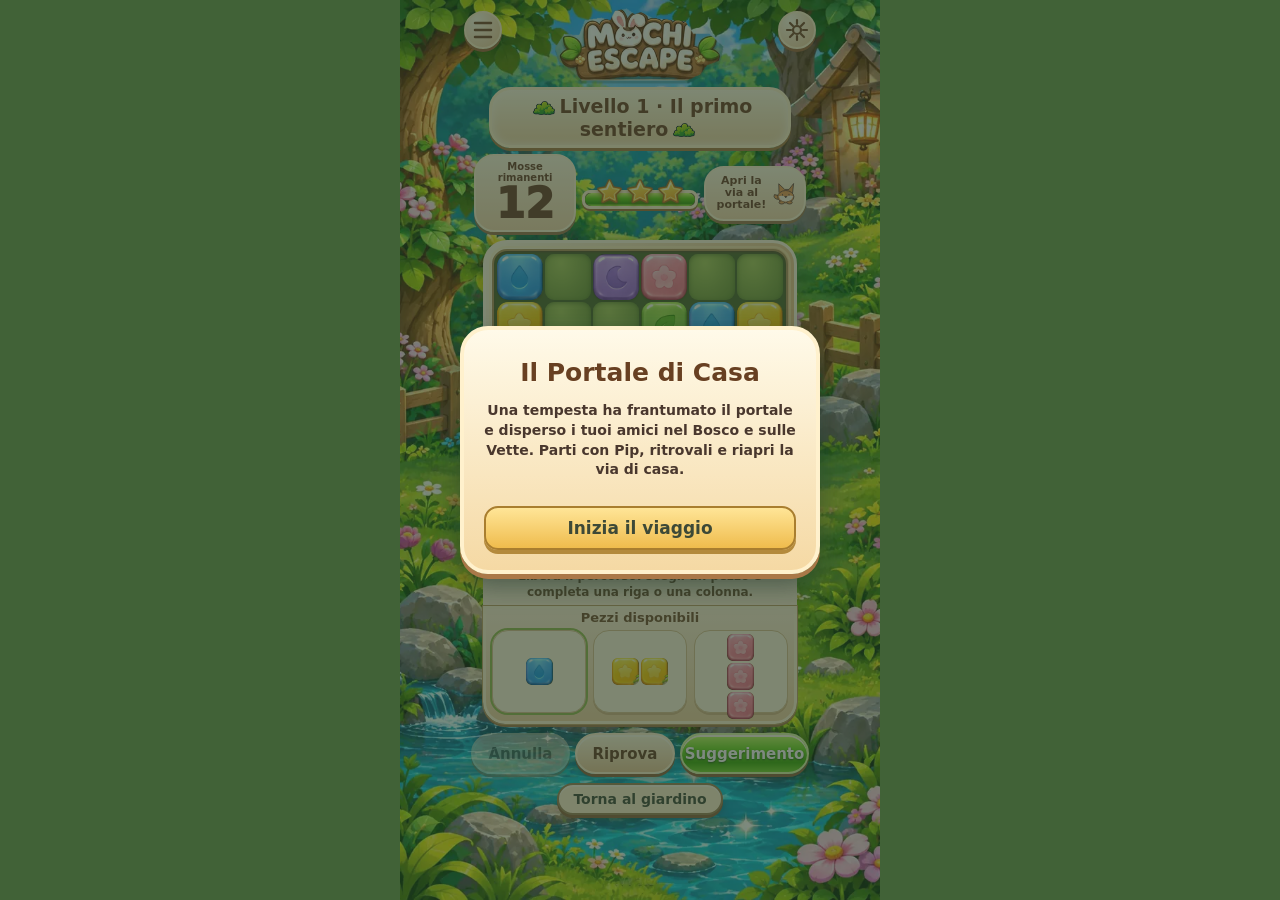
==== commit 4dbb16c3: "Integrate snow and celestial materials with the live puzzle board" ====
--- a/index.html
+++ b/index.html
@@ -1,5 +1,5 @@
 <!doctype html>
-<!-- VV 1.1.0: home, named forest map, saved collection and mastery, undo tool, explicit version. Earlier builds are VV 0. -->
+<!-- VV 1.1.1: home, named forest map, saved collection and mastery, undo tool, explicit version. Earlier builds are VV 0. -->
 <!-- CHANGELOG MOCHI ESCAPE v0.3-alpha.1: 20 verified levels, best stars, bounded dynamic hints, guided tutorial. Previous v0.2-alpha.1: illustrated sprites and reference wordmark, launcher artwork, garden UI, placement/clear/rescue animation, level selector, persistent unlocked progress, audio and visual settings. All ten original levels and rules retained. -->
 <html lang="it"><meta charset="utf-8"><meta name="viewport" content="width=device-width,initial-scale=1,viewport-fit=cover"><title>MOCHI ESCAPE</title>
 <style>*{box-sizing:border-box}body{margin:0;background:#d9e9be;color:#354638;font:600 16px system-ui,sans-serif}main{max-width:440px;margin:auto;min-height:100dvh;padding: max(12px,env(safe-area-inset-top)) 14px max(18px,env(safe-area-inset-bottom));background:radial-gradient(ellipse at 15% 0,#f4f4cd,transparent 45%),linear-gradient(#c2dfa0,#e9efd3);display:flex;flex-direction:column;gap:12px}h1{margin:0;text-align:center;font-size:36px;line-height:.95;letter-spacing:-2px;color:#fff7d7;text-shadow:0 3px #365b44,2px 0 #365b44,-2px 0 #365b44,0 -2px #365b44}small{font-size:12px}button{font:inherit;border:2px solid #9a8255;border-radius:14px;color:#3d4937;background:linear-gradient(#fff7d9,#ead7aa);padding:10px;touch-action:manipulation;box-shadow:0 3px #bda780}button:disabled{opacity:.45}header,.controls{display:flex;justify-content:space-between;align-items:center;gap:8px}.badge{background:#fff4d1;border:2px solid #c3ad80;border-radius:12px;padding:8px 12px}#board{display:grid;grid-template-columns:repeat(6,1fr);gap:3px;padding:7px;background:#947c59;border:3px solid #f3d79b;border-radius:17px;box-shadow:0 5px #6b7450;position:relative;touch-action:none}.cell{aspect-ratio:1;border:1px solid #d3bd8f;border-radius:7px;background:#f4e3bc;position:relative;display:grid;place-items:center;overflow:hidden}.block{background:linear-gradient(145deg,var(--light),var(--dark));border:2px solid var(--dark);box-shadow:inset 0 3px #ffffff70,inset 0 -4px #00000016}.block:after{content:'';width:65%;height:7%;background:#fff8;border-radius:5px;position:absolute;top:9%;left:17%}.path{background:#bde8a0}.cell img{width:98%;height:98%;object-fit:contain}.tray{display:grid;grid-template-columns:repeat(3,1fr);gap:8px}.piece{height:88px;display:grid;place-items:center;touch-action:none}.selected{outline:3px solid #54864d;background:#fff3b1}.shape{display:grid;grid-template-columns:repeat(3,18px);grid-template-rows:repeat(3,18px);gap:2px}.mini{border-radius:5px;background:linear-gradient(#9bd4ee,#549cc8);border:1px solid #3878a5;box-shadow:inset 0 2px #fff8}#status{text-align:center;min-height:44px;font-size:14px}#overlay{position:fixed;inset:0;background:#283c2a99;display:grid;place-items:center;padding:25px;z-index:9}#overlay[hidden]{display:none}.modal{width:min(360px,100%);background:#fff7db;border:3px solid #a58b58;border-radius:24px;padding:24px;text-align:center;box-shadow:0 7px #354b3b}.modal button{width:100%;margin-top:12px;background:#f7cf62}.clear{animation:pop .24s ease-out}@keyframes pop{50%{transform:scale(.8);filter:brightness(1.5)}}#ghost{position:fixed;pointer-events:none;z-index:10;opacity:.8}footer{text-align:center;font-size:11px;color:#597053}.hero{position:absolute;z-index:3;pointer-events:none;transition:transform .19s linear;width:calc((100% - 29px)/6);aspect-ratio:1;left:0;top:0;display:grid;place-items:center}.hero svg{width:98%;height:98%}
@@ -160,8 +160,20 @@
 #playScreen .cell.hard::after{content:'✦';color:#fff2c1;text-shadow:0 0 5px #ffc96e}
 #supportBar{text-align:center}#supportAction{font-size:12px;min-height:33px;padding:4px 10px}
 .lobbyPanel button[aria-pressed=true]{outline:2px solid #9d7231}
-.advancing .journey-stop{animation:stop-advance .6s ease-out}@keyframes stop-advance{from{translate:0 -12%;scale:.84}to{translate:0 0;scale:1}}</style>
-<main id="playScreen"><div class="brand"><button class="corner left" id="levels" aria-label="Seleziona livello"><svg viewBox="0 0 24 24" fill="none" stroke="currentColor" stroke-width="2.5" stroke-linecap="round"><path d="M4 5h16M4 12h16M4 19h16"/></svg></button><h1 id="logoFallback">MOCHI<br>ESCAPE</h1><img id="gameLogo" hidden alt="Mochi Escape"><button class="corner right" id="help" aria-label="Impostazioni e istruzioni"><svg viewBox="0 0 24 24" fill="none" stroke="currentColor" stroke-width="2.2"><circle cx="12" cy="12" r="4"/><path d="M12 2v4M12 18v4M2 12h4M18 12h4M5 5l3 3M16 16l3 3M5 19l3-3M16 8l3-3" stroke-linecap="round"/></svg></button></div><div id="stageBanner"></div><header><span id="moves" class="badge"></span><div class="scorePanel"><span id="liveStars"></span><div class="game-progress"><i id="progressBar"></i></div></div><span id="level" class="badge"></span></header><div class="board-wrap"><div id="board"></div></div><div id="status" role="status"></div><div id="supportBar" hidden><button id="supportAction"></button></div><div class="tray" id="tray"></div><div id="stageName"></div><div class="controls"><button id="undo">Annulla</button><button id="restart">Riprova</button><button id="hint">Suggerimento</button></div><footer><button id="returnHome" class="homeBack">Torna al giardino</button> · VV 1.1.0</footer></main><section id="garden" class="garden"><div class="gardenBrand"><img id="gardenLogo" alt="MOCHI ESCAPE"><h1 id="gardenTitle">MOCHI ESCAPE</h1></div><div class="worldstrip" aria-label="Ambientazioni"><button id="worldOne">Bosco dei Mochi</button><button id="worldSnow">Vette innevate</button><button id="worldStars">Cielo stellato</button></div><div class="mapPaging"><button id="prevMap">‹</button><strong id="mapRange">Sentieri</strong><button id="nextMap">›</button></div><div id="trailmap" class="trailmap"></div><div id="homeAction" class="homeAction"><p id="storyBrief"></p><button id="continueGame" class="primary">Gioca</button></div>
+.advancing .journey-stop{animation:stop-advance .6s ease-out}@keyframes stop-advance{from{translate:0 -12%;scale:.84}to{translate:0 0;scale:1}}
+#playScreen[data-theme] #level .mochi-rig{width:27px;height:27px;flex:none}
+#playScreen[data-theme=snow] .board-wrap,#playScreen[data-theme=stars] .board-wrap{padding:6px;background:#686984;border:2px solid #9993b2;box-shadow:0 6px #2b2848,0 12px 20px #14182c70}
+#playScreen[data-theme=snow] .board-wrap{border-top:7px solid #f6fcff;background:#66718a}
+#playScreen[data-theme=stars] .board-wrap{background:#554473}
+#playScreen[data-theme=snow] #stageBanner::before,#playScreen[data-theme=snow] #stageBanner::after,#playScreen[data-theme=stars] #stageBanner::before,#playScreen[data-theme=stars] #stageBanner::after{background:none;content:none}
+#playScreen[data-theme=stars] .cell.block:not(.hard){background:radial-gradient(ellipse at 30% 20%,#c2abed,#8863bb 70%);box-shadow:inset 0 0 0 1px #e4d2ff90,0 2px #433357}
+#playScreen[data-theme=snow] .cell.block:not(.hard){background:linear-gradient(145deg,#cfe9f7,#7898bb);box-shadow:inset 0 0 0 1px #e8faff90,0 2px #384868}
+#playScreen[data-theme=stars] .cell.block:not(.hard)::after,#playScreen[data-theme=snow] .cell.block:not(.hard)::after{content:attr(data-symbol);display:grid;place-items:center;opacity:1;color:#fff4d6;background:none;font-size:clamp(14px,5vw,24px)}
+#playScreen[data-theme=stars] .cell.hard::after{display:grid;place-items:center;opacity:1;background:none}
+#playScreen[data-theme=snow] .controls button{box-shadow:inset 0 4px #f4fdff,0 3px #637b9b}
+#garden #trailmap{border-color:#ebcb9a}
+</style>
+<main id="playScreen"><div class="brand"><button class="corner left" id="levels" aria-label="Seleziona livello"><svg viewBox="0 0 24 24" fill="none" stroke="currentColor" stroke-width="2.5" stroke-linecap="round"><path d="M4 5h16M4 12h16M4 19h16"/></svg></button><h1 id="logoFallback">MOCHI<br>ESCAPE</h1><img id="gameLogo" hidden alt="Mochi Escape"><button class="corner right" id="help" aria-label="Impostazioni e istruzioni"><svg viewBox="0 0 24 24" fill="none" stroke="currentColor" stroke-width="2.2"><circle cx="12" cy="12" r="4"/><path d="M12 2v4M12 18v4M2 12h4M18 12h4M5 5l3 3M16 16l3 3M5 19l3-3M16 8l3-3" stroke-linecap="round"/></svg></button></div><div id="stageBanner"></div><header><span id="moves" class="badge"></span><div class="scorePanel"><span id="liveStars"></span><div class="game-progress"><i id="progressBar"></i></div></div><span id="level" class="badge"></span></header><div class="board-wrap"><div id="board"></div></div><div id="status" role="status"></div><div id="supportBar" hidden><button id="supportAction"></button></div><div class="tray" id="tray"></div><div id="stageName"></div><div class="controls"><button id="undo">Annulla</button><button id="restart">Riprova</button><button id="hint">Suggerimento</button></div><footer><button id="returnHome" class="homeBack">Torna al giardino</button> · VV 1.1.1</footer></main><section id="garden" class="garden"><div class="gardenBrand"><img id="gardenLogo" alt="MOCHI ESCAPE"><h1 id="gardenTitle">MOCHI ESCAPE</h1></div><div class="worldstrip" aria-label="Ambientazioni"><button id="worldOne">Bosco dei Mochi</button><button id="worldSnow">Vette innevate</button><button id="worldStars">Cielo stellato</button></div><div class="mapPaging"><button id="prevMap">‹</button><strong id="mapRange">Sentieri</strong><button id="nextMap">›</button></div><div id="trailmap" class="trailmap"></div><div id="homeAction" class="homeAction"><p id="storyBrief"></p><button id="continueGame" class="primary">Gioca</button></div>
 <div id="shopPanel" class="lobbyPanel" hidden></div><div id="mochiPanel" class="lobbyPanel" hidden></div>
 <nav class="gardenNav" aria-label="Menu principale"><button id="shopNav">Negozio</button><button id="mapNav">Home</button><button id="collectionNav">Mochi</button></nav></section><div id="overlay" hidden><div class="modal"><div id="modalArt"></div><h2 id="title"></h2><p id="desc"></p><div id="extra"></div><button id="ok">Continua</button></div></div><div id="ghost" hidden></div>
 <script>
@@ -206,7 +218,7 @@
 function calc(board,p,a){let l=LEVELS[level],c=SHAPES[p].map(([dx,dy])=>[a%6+dx,(a/6|0)+dy]);if(c.some(([x,y])=>x>=6||y>=6||board[y*6+x]||[l.s,l.e].includes(y*6+x)))return null;let n=board.slice();c.forEach(([x,y])=>n[y*6+x]=1);let clear=new Set();for(let j=0;j<6;j++){for(let line of [Array.from({length:6},(_,k)=>j*6+k),Array.from({length:6},(_,k)=>k*6+j)])if(line.every(k=>n[k]))line.forEach(k=>{if(n[k]!==2)clear.add(k)})}clear.forEach(k=>n[k]=0);return {n,clear}}
 function pieces(){return LEVELS[level].pieces}
 function shape(p){let s=document.createElement('div');s.className='shape';let cols=1+Math.max(...SHAPES[p].map(c=>c[0])),rows=1+Math.max(...SHAPES[p].map(c=>c[1]));s.style.setProperty('--cols',cols);s.style.setProperty('--rows',rows);for(let y=0;y<rows;y++)for(let x=0;x<cols;x++){let d=document.createElement('div');if(SHAPES[p].some(c=>c[0]===x&&c[1]===y))d.className='mini';s.append(d)}return s}
-function draw(){updateSupport();let l=LEVELS[level];$('stageName').textContent='';$('stageBanner').textContent='Livello '+(level+1)+' · '+STAGE_NAMES[level];let potential=moves<=l.solution.length+1?3:moves<=l.solution.length+3?2:1;$('liveStars').innerHTML=starMarkup(potential);$('undo').disabled=locked||!history.length;$('level').innerHTML='<span>Apri la via al portale!</span>'+mochiCharacter('mochi-badge',COSTUMES.indexOf(currentCostume()));$('moves').innerHTML='<small>Mosse rimanenti</small><strong>'+(moveLimit()-moves)+'</strong>';$('progressBar').style.width=((moveLimit()-moves)/moveLimit()*100)+'%';const hero=$('hero')||document.createElement('div');grid.innerHTML='';b.forEach((v,i)=>{let d=document.createElement('div');d.className='cell'+(v?' block':'')+(v===2?' hard':'');d.dataset.i=i;if(v){let c=colors[(i%6+Math.floor(i/6))%5];d.style.setProperty('--light',c[0]);d.style.setProperty('--dark',c[1]);d.style.setProperty('--edge',c[2]);d.dataset.symbol=['●','★','☾','✿','◆'][(i%6+Math.floor(i/6))%5];d.style.setProperty('--tile','var(--tile-'+['blue','yellow','purple','pink','green'][(i%6+Math.floor(i/6))%5]+')')}if(i===l.e){d.classList.add('portal');d.innerHTML=portal;}grid.append(d)});hero.className='hero';hero.id='hero';delete hero.dataset.facing;const avatar=level<1?null:rescues.find(r=>r.level===level);const portrait=avatar?rescueArt(avatar):pipArt();if(hero.dataset.portrait!==portrait){hero.innerHTML=portrait;hero.dataset.portrait=portrait;}grid.append(hero);at(l.s);tray.innerHTML='';pieces().forEach((p,i)=>{let btn=document.createElement('button');btn.className='piece'+(i===selected?' selected':'');btn.disabled=used.includes(i)||locked;btn.setAttribute('aria-label','Pezzo '+(i+1));if(!used.includes(i))btn.append(shape(p));else btn.textContent='Usato';btn.onclick=()=>{if(performance.now()<ignoreClick||locked)return;selected=i;for(const [index,piece] of Array.from(tray.children).entries())piece.classList.toggle('selected',index===i)};btn.onpointerdown = e => {
+function draw(){updateSupport();let l=LEVELS[level];$('stageName').textContent='';$('stageBanner').textContent='Livello '+(level+1)+' · '+STAGE_NAMES[level];let potential=moves<=l.solution.length+1?3:moves<=l.solution.length+3?2:1;$('liveStars').innerHTML=starMarkup(potential);$('undo').disabled=locked||!history.length;$('level').innerHTML='<span>Apri la via al portale!</span>'+pipArt();$('moves').innerHTML='<small>Mosse rimanenti</small><strong>'+(moveLimit()-moves)+'</strong>';$('progressBar').style.width=((moveLimit()-moves)/moveLimit()*100)+'%';const hero=$('hero')||document.createElement('div');grid.innerHTML='';b.forEach((v,i)=>{let d=document.createElement('div');d.className='cell'+(v?' block':'')+(v===2?' hard':'');d.dataset.i=i;if(v){let c=colors[(i%6+Math.floor(i/6))%5];d.style.setProperty('--light',c[0]);d.style.setProperty('--dark',c[1]);d.style.setProperty('--edge',c[2]);d.dataset.symbol=['●','★','☾','✿','◆'][(i%6+Math.floor(i/6))%5];d.style.setProperty('--tile','var(--tile-'+['blue','yellow','purple','pink','green'][(i%6+Math.floor(i/6))%5]+')')}if(i===l.e){d.classList.add('portal');d.innerHTML=portal;}grid.append(d)});hero.className='hero';hero.id='hero';delete hero.dataset.facing;const avatar=level<1?null:rescues.find(r=>r.level===level);const portrait=avatar?rescueArt(avatar):pipArt();if(hero.dataset.portrait!==portrait){hero.innerHTML=portrait;hero.dataset.portrait=portrait;}grid.append(hero);at(l.s);tray.innerHTML='';pieces().forEach((p,i)=>{let btn=document.createElement('button');btn.className='piece'+(i===selected?' selected':'');btn.disabled=used.includes(i)||locked;btn.setAttribute('aria-label','Pezzo '+(i+1));if(!used.includes(i))btn.append(shape(p));else btn.textContent='Usato';btn.onclick=()=>{if(performance.now()<ignoreClick||locked)return;selected=i;for(const [index,piece] of Array.from(tray.children).entries())piece.classList.toggle('selected',index===i)};btn.onpointerdown = e => {
   if (btn.disabled || drag || e.button !== 0) return;
   drag = {pointerId:e.pointerId, x:e.clientX, y:e.clientY};
   btn.setPointerCapture(e.pointerId);
@@ -271,7 +283,7 @@
   map.innerHTML = '';
   const focus=Math.min(start+9,Math.max(start,unlocked));
   const first=Math.min(start+5,Math.max(start,focus-2));
-  const positions=[[24,88],[65,72],[49,55],[69,38],[47,21]];
+  const positions=[[44,91],[59,75],[64,57],[50,44],[65,28]];
   for(let j=0;j<5;j++){
     const i=first+j, button=document.createElement('button'), current=i===focus;
     button.className='journey-stop';
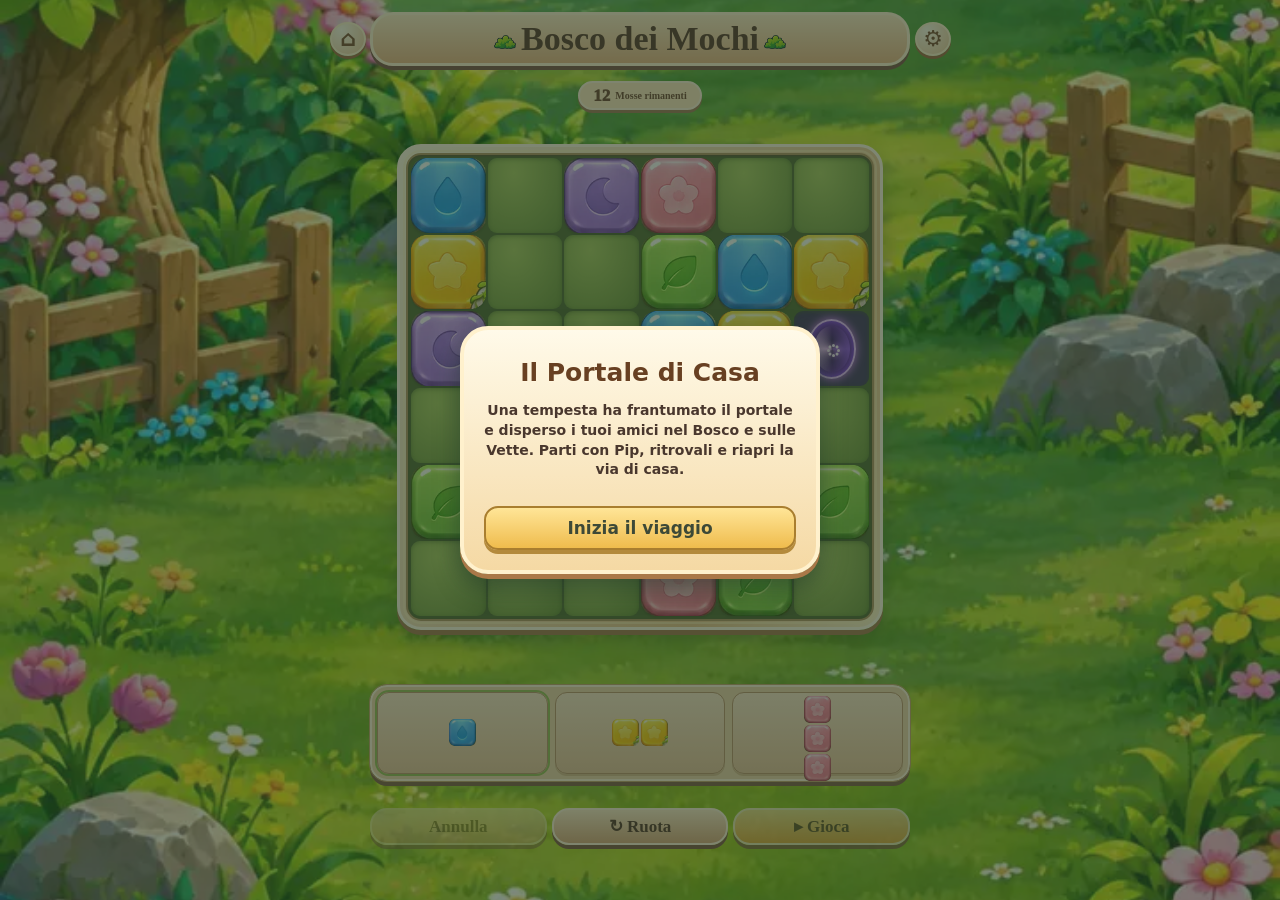
==== commit 30fbc3e3: "Rebuild Mochi Escape as a full-screen portal journey with animated 3D models" ====
--- a/index.html
+++ b/index.html
@@ -1,5 +1,5 @@
 <!doctype html>
-<!-- VV 1.1.1: home, named forest map, saved collection and mastery, undo tool, explicit version. Earlier builds are VV 0. -->
+<!-- VV 1.2.0: home, named forest map, saved collection and mastery, undo tool, explicit version. Earlier builds are VV 0. -->
 <!-- CHANGELOG MOCHI ESCAPE v0.3-alpha.1: 20 verified levels, best stars, bounded dynamic hints, guided tutorial. Previous v0.2-alpha.1: illustrated sprites and reference wordmark, launcher artwork, garden UI, placement/clear/rescue animation, level selector, persistent unlocked progress, audio and visual settings. All ten original levels and rules retained. -->
 <html lang="it"><meta charset="utf-8"><meta name="viewport" content="width=device-width,initial-scale=1,viewport-fit=cover"><title>MOCHI ESCAPE</title>
 <style>*{box-sizing:border-box}body{margin:0;background:#d9e9be;color:#354638;font:600 16px system-ui,sans-serif}main{max-width:440px;margin:auto;min-height:100dvh;padding: max(12px,env(safe-area-inset-top)) 14px max(18px,env(safe-area-inset-bottom));background:radial-gradient(ellipse at 15% 0,#f4f4cd,transparent 45%),linear-gradient(#c2dfa0,#e9efd3);display:flex;flex-direction:column;gap:12px}h1{margin:0;text-align:center;font-size:36px;line-height:.95;letter-spacing:-2px;color:#fff7d7;text-shadow:0 3px #365b44,2px 0 #365b44,-2px 0 #365b44,0 -2px #365b44}small{font-size:12px}button{font:inherit;border:2px solid #9a8255;border-radius:14px;color:#3d4937;background:linear-gradient(#fff7d9,#ead7aa);padding:10px;touch-action:manipulation;box-shadow:0 3px #bda780}button:disabled{opacity:.45}header,.controls{display:flex;justify-content:space-between;align-items:center;gap:8px}.badge{background:#fff4d1;border:2px solid #c3ad80;border-radius:12px;padding:8px 12px}#board{display:grid;grid-template-columns:repeat(6,1fr);gap:3px;padding:7px;background:#947c59;border:3px solid #f3d79b;border-radius:17px;box-shadow:0 5px #6b7450;position:relative;touch-action:none}.cell{aspect-ratio:1;border:1px solid #d3bd8f;border-radius:7px;background:#f4e3bc;position:relative;display:grid;place-items:center;overflow:hidden}.block{background:linear-gradient(145deg,var(--light),var(--dark));border:2px solid var(--dark);box-shadow:inset 0 3px #ffffff70,inset 0 -4px #00000016}.block:after{content:'';width:65%;height:7%;background:#fff8;border-radius:5px;position:absolute;top:9%;left:17%}.path{background:#bde8a0}.cell img{width:98%;height:98%;object-fit:contain}.tray{display:grid;grid-template-columns:repeat(3,1fr);gap:8px}.piece{height:88px;display:grid;place-items:center;touch-action:none}.selected{outline:3px solid #54864d;background:#fff3b1}.shape{display:grid;grid-template-columns:repeat(3,18px);grid-template-rows:repeat(3,18px);gap:2px}.mini{border-radius:5px;background:linear-gradient(#9bd4ee,#549cc8);border:1px solid #3878a5;box-shadow:inset 0 2px #fff8}#status{text-align:center;min-height:44px;font-size:14px}#overlay{position:fixed;inset:0;background:#283c2a99;display:grid;place-items:center;padding:25px;z-index:9}#overlay[hidden]{display:none}.modal{width:min(360px,100%);background:#fff7db;border:3px solid #a58b58;border-radius:24px;padding:24px;text-align:center;box-shadow:0 7px #354b3b}.modal button{width:100%;margin-top:12px;background:#f7cf62}.clear{animation:pop .24s ease-out}@keyframes pop{50%{transform:scale(.8);filter:brightness(1.5)}}#ghost{position:fixed;pointer-events:none;z-index:10;opacity:.8}footer{text-align:center;font-size:11px;color:#597053}.hero{position:absolute;z-index:3;pointer-events:none;transition:transform .19s linear;width:calc((100% - 29px)/6);aspect-ratio:1;left:0;top:0;display:grid;place-items:center}.hero svg{width:98%;height:98%}
@@ -172,10 +172,74 @@
 #playScreen[data-theme=stars] .cell.hard::after{display:grid;place-items:center;opacity:1;background:none}
 #playScreen[data-theme=snow] .controls button{box-shadow:inset 0 4px #f4fdff,0 3px #637b9b}
 #garden #trailmap{border-color:#ebcb9a}
+
+/* Full-bleed journey. Nodes and Pip are live elements over the environment. */
+html,body{width:100%;height:100%;margin:0;overscroll-behavior:none;background:#151733}
+body:has(#garden:not([hidden])){overflow:hidden}
+#garden{position:relative;isolation:isolate;width:100%;height:100dvh;max-width:none;padding:0;display:block;overflow:hidden;background:#23254f}
+#garden .gardenBrand{position:absolute;z-index:5;top:max(4px,env(safe-area-inset-top));left:12%;right:12%;height:clamp(48px,9dvh,78px);background:linear-gradient(#fce6bc,#d59e63);border:3px solid #fff0cf;box-shadow:0 4px #784b30;border-radius:43% 43% 26% 26%;pointer-events:none}
+#garden .gardenBrand img{display:none}
+#gardenTitle,#gardenTitle[hidden]{display:block!important;font:bold clamp(24px,7.2vw,46px) Georgia,serif;color:#57301e;text-shadow:0 1px #fff6d4;margin:0}
+#garden[data-tab=home] #trailmap{position:absolute;inset:0;width:100%;height:100%;border:0;border-radius:0;padding:0;box-shadow:none;overflow:auto;overscroll-behavior:contain;scrollbar-width:none;background:#242650}
+#garden #journeyScene{position:relative;height:clamp(1350px,230dvh,2500px);background:var(--journey-art) left center/300% 100% no-repeat}
+#garden #journeyScene::before{content:'';position:absolute;inset:0;pointer-events:none;background:radial-gradient(circle at 20% 25%,#fff7bb 1px,transparent 2px) 0 0/79px 83px,radial-gradient(circle at 50% 38%,#edb9ff 1px,transparent 2px) 11px 18px/119px 105px;animation:ambient-stars 8s ease-in-out infinite}
+@keyframes ambient-stars{50%{opacity:.25;transform:translateY(10px)}}
+#garden #trailmap .journey-stop{left:var(--stop-x);top:var(--stop-y);width:clamp(38px,12vw,75px);height:auto;aspect-ratio:.92;min-height:0;transform:translate(-50%,-50%) scale(var(--stop-size));border:2px solid #9e96ad;border-radius:48% 48% 27% 27%/41% 41% 22% 22%;background:linear-gradient(145deg,#716985,#403d57);box-shadow:0 4px #25243b,0 7px 8px #211c3970;color:#e3dcee;opacity:1;display:grid;place-content:center;gap:1px}
+#garden #trailmap .journey-stop.lit{background:linear-gradient(145deg,#dba766,#8d603e);border-color:#f9d693;box-shadow:0 3px #73503b,0 0 14px #ffe47e88}
+#garden #trailmap .journey-stop.next{background:linear-gradient(145deg,#ffe5a6,#b78047);border-color:#fff0ba;box-shadow:0 3px #895531,0 0 17px #ffd57488;color:#4f2f21}
+.stop-star{font-size:clamp(17px,6vw,33px);line-height:.86;color:#434056;text-shadow:0 1px #a29db5}
+.lit .stop-star,.next .stop-star{color:#ffdd70;text-shadow:0 0 8px #ffe16e,0 1px #a16b32}
+#garden #trailmap .milestone{border-width:3px}
+.journey-pip{width:clamp(67px,22vw,115px);bottom:70%;filter:drop-shadow(0 6px 5px #2015329f);z-index:2}
+.pip-model{display:block;width:100%;height:100%;object-fit:contain}
+#garden .gardenNav{position:absolute!important;left:clamp(6px,2vw,16px);right:clamp(6px,2vw,16px);bottom:max(6px,env(safe-area-inset-bottom));z-index:6;gap:3px}
+#garden .gardenNav button{display:grid;align-content:center;border-radius:18px;border:2px solid #fff0cf;background:linear-gradient(#ffe9c6,#dba778);min-height:clamp(50px,9dvh,78px);box-shadow:0 4px #75472c;font:bold clamp(12px,4vw,22px) Georgia,serif;color:#462617}
+#garden .gardenNav button span{font:900 clamp(18px,5.6vw,31px)/.92 Georgia,serif}
+#garden .gardenNav button[aria-current=page]{background:linear-gradient(#ffe39b,#efa03b);outline:0}
+#garden .lobbyPanel{position:absolute;inset:clamp(64px,12dvh,104px) 4vw clamp(66px,13dvh,105px);overflow:auto}
+#playScreen{width:100%;max-width:none;min-height:100dvh;padding:max(7px,env(safe-area-inset-top)) 3vw max(10px,env(safe-area-inset-bottom));box-sizing:border-box;display:flex;flex-direction:column;align-items:center;gap:clamp(5px,1.25dvh,12px)}
+#playScreen .brand{width:min(100%,620px);height:auto;min-height:clamp(38px,7dvh,68px);display:grid;grid-template-columns:35px minmax(0,1fr) 35px;align-items:center;gap:5px;margin:0}
+#playScreen .brand .corner{position:static;font-size:22px;width:34px;height:34px;min-height:0;padding:0}
+#playScreen #gameLogo{display:none}
+#stageBanner,#playScreen #stageBanner{margin:0;font:bold clamp(17px,5vw,34px) Georgia,serif;background:linear-gradient(#ffeac4,#e8b27e);border:3px solid #fff0d0;border-radius:23px;color:#503022;box-shadow:0 4px #744b3f;padding:5px}
+#playScreen header{display:flex;justify-content:center;min-height:0;margin:0;width:auto}
+#playScreen #moves{min-height:0;padding:4px 13px;display:flex;flex-direction:row-reverse;gap:5px;align-items:center;background:#ffe8bc;border:2px solid #fff2d7;border-radius:22px;font:bold 15px Georgia,serif}
+#playScreen #moves strong{font-size:17px}
+#playScreen .board-wrap{width:min(94vw,54dvh,550px);max-width:none;box-sizing:border-box;margin:0}
+#playScreen #board{width:100%;box-sizing:border-box}
+#playScreen .tray{width:min(94vw,540px);max-width:none;margin:0;padding:5px;box-sizing:border-box;background:#eed2a6;border:2px solid #fff0d6;border-radius:17px;box-shadow:0 5px #79563c}
+#playScreen .tray::before,#playScreen #stageName{display:none}
+#playScreen .piece{height:clamp(43px,10dvh,82px);background:linear-gradient(#fae3c4,#e7c095);border-color:#b98e64;border-radius:12px}
+#playScreen .controls{width:min(94vw,540px);gap:5px;margin:0;display:grid;grid-template-columns:repeat(3,minmax(0,1fr))}
+#playScreen .controls button{font:bold clamp(11px,3.2vw,17px) Georgia,serif;padding:4px;min-height:37px;color:#4b2e20;background:linear-gradient(#ffe9c5,#d8a574);border:2px solid #fff0d5;border-radius:17px;box-shadow:0 4px #77503a}
+#playScreen #hint{background:linear-gradient(#ffe29b,#efa13d)}
+#playScreen .hero .pip-model{width:114%;height:114%;filter:drop-shadow(0 2px 2px #211626aa)}
+#playScreen .cell.portal{position:relative;isolation:isolate;overflow:visible;background:#3a2e5b}
+.portal-ring,.portal-swirl{position:absolute;border-radius:50%;pointer-events:none}
+.portal-ring{inset:10% 17%;border:2px solid #e6b6ff;box-shadow:0 0 10px #dc7dff,inset 0 0 7px #8b44fc;background:radial-gradient(ellipse,#251147,#6223a4 75%);animation:portal-breathe 1.8s ease-in-out infinite}
+.portal-swirl{inset:19% 26%;background:conic-gradient(transparent,#a15bffb0,transparent,#f2bbff,transparent);animation:portal-spin 2.1s linear infinite;filter:blur(.5px)}
+.portal-spark{position:absolute;z-index:1;left:50%;top:50%;background:#fff0ff;width:3px;height:3px;border-radius:50%;box-shadow:0 0 5px #f0a2ff;transform:rotate(var(--angle)) translateX(5px);animation:portal-particle 1.7s var(--delay) ease-out infinite}
+@keyframes portal-particle{from{transform:rotate(var(--angle)) translateX(7px) scale(.5);opacity:1}to{transform:rotate(var(--angle)) translateX(24px) scale(0);opacity:0}}
+@keyframes portal-breathe{50%{opacity:.81;scale:.93 1.03}}
+@keyframes portal-spin{to{rotate:360deg}}
+@media(max-height:550px){#playScreen{gap:4px}#playScreen .board-wrap{width:min(89vw,50dvh)}#playScreen .tray .piece{height:40px}}
+
+#garden[data-tab=home] #trailmap{background:var(--journey-art) left var(--view-pan,100%)/300% 107% no-repeat}
+#garden #journeyScene{background:none}
+#garden #trailmap .journey-stop:disabled:not(.lit){background:linear-gradient(#6c637c,#383547);box-shadow:0 3px #282136}
+#garden #trailmap .journey-stop .stop-star{color:#302c3c}
+#garden #trailmap .journey-stop.lit .stop-star,#garden #trailmap .journey-stop.next .stop-star{color:#ffdc5e}
+#garden #trailmap .journey-stop small{color:#fff4de}
+#garden #trailmap .journey-stop.next small{color:#57321f}
+#playScreen .board-wrap{margin-top:clamp(10px,2.5dvh,26px);width:min(89vw,54dvh,550px)}
+#playScreen .tray{margin-top:auto}
+#playScreen .controls{margin-top:clamp(6px,1.8dvh,18px);margin-bottom:clamp(12px,5dvh,45px)}
+#playScreen #confirmMove{background:linear-gradient(#ffe19a,#f3a039)}
+#playScreen #confirmMove:disabled{opacity:.78}
+#playScreen .cell.move-preview{outline:2px solid #ffdc82;outline-offset:-2px;box-shadow:inset 0 0 12px #fee29095}
 </style>
-<main id="playScreen"><div class="brand"><button class="corner left" id="levels" aria-label="Seleziona livello"><svg viewBox="0 0 24 24" fill="none" stroke="currentColor" stroke-width="2.5" stroke-linecap="round"><path d="M4 5h16M4 12h16M4 19h16"/></svg></button><h1 id="logoFallback">MOCHI<br>ESCAPE</h1><img id="gameLogo" hidden alt="Mochi Escape"><button class="corner right" id="help" aria-label="Impostazioni e istruzioni"><svg viewBox="0 0 24 24" fill="none" stroke="currentColor" stroke-width="2.2"><circle cx="12" cy="12" r="4"/><path d="M12 2v4M12 18v4M2 12h4M18 12h4M5 5l3 3M16 16l3 3M5 19l3-3M16 8l3-3" stroke-linecap="round"/></svg></button></div><div id="stageBanner"></div><header><span id="moves" class="badge"></span><div class="scorePanel"><span id="liveStars"></span><div class="game-progress"><i id="progressBar"></i></div></div><span id="level" class="badge"></span></header><div class="board-wrap"><div id="board"></div></div><div id="status" role="status"></div><div id="supportBar" hidden><button id="supportAction"></button></div><div class="tray" id="tray"></div><div id="stageName"></div><div class="controls"><button id="undo">Annulla</button><button id="restart">Riprova</button><button id="hint">Suggerimento</button></div><footer><button id="returnHome" class="homeBack">Torna al giardino</button> · VV 1.1.1</footer></main><section id="garden" class="garden"><div class="gardenBrand"><img id="gardenLogo" alt="MOCHI ESCAPE"><h1 id="gardenTitle">MOCHI ESCAPE</h1></div><div class="worldstrip" aria-label="Ambientazioni"><button id="worldOne">Bosco dei Mochi</button><button id="worldSnow">Vette innevate</button><button id="worldStars">Cielo stellato</button></div><div class="mapPaging"><button id="prevMap">‹</button><strong id="mapRange">Sentieri</strong><button id="nextMap">›</button></div><div id="trailmap" class="trailmap"></div><div id="homeAction" class="homeAction"><p id="storyBrief"></p><button id="continueGame" class="primary">Gioca</button></div>
-<div id="shopPanel" class="lobbyPanel" hidden></div><div id="mochiPanel" class="lobbyPanel" hidden></div>
-<nav class="gardenNav" aria-label="Menu principale"><button id="shopNav">Negozio</button><button id="mapNav">Home</button><button id="collectionNav">Mochi</button></nav></section><div id="overlay" hidden><div class="modal"><div id="modalArt"></div><h2 id="title"></h2><p id="desc"></p><div id="extra"></div><button id="ok">Continua</button></div></div><div id="ghost" hidden></div>
+<main id="playScreen"><div class="brand"><button class="corner left" id="levels" aria-label="Home">⌂</button><h1 id="logoFallback" hidden>Mochi Escape</h1><img id="gameLogo" hidden alt=""><div id="stageBanner"></div><button class="corner right" id="help" aria-label="Impostazioni e istruzioni">⚙</button></div><header><span id="moves" class="badge"></span><span id="liveStars" hidden></span><i id="progressBar" hidden></i><span id="level" hidden></span></header><div class="board-wrap"><div id="board"></div></div><div id="status" role="status" hidden></div><div id="supportBar" hidden><button id="supportAction"></button></div><div class="tray" id="tray"></div><div id="stageName"></div><div class="controls"><button id="undo">Annulla</button><button id="rotate">↻ Ruota</button><button id="confirmMove">▸ Gioca</button></div><div hidden><button id="returnHome">Torna al viaggio</button><button id="restart">Riprova</button><button id="hint">Suggerimento</button></div></main><section id="garden" class="garden"><div class="gardenBrand"><img id="gardenLogo" alt="MOCHI ESCAPE"><h1 id="gardenTitle">MOCHI ESCAPE</h1></div><div id="trailmap" class="trailmap" tabindex="0" aria-label="Sentiero dei portali"></div><div id="homeAction" hidden><button id="continueGame">Gioca</button></div><div id="shopPanel" class="lobbyPanel" hidden></div><div id="mochiPanel" class="lobbyPanel" hidden></div>
+<nav class="gardenNav" aria-label="Menu principale"><button id="shopNav"><span aria-hidden="true">▣</span>Negozio</button><button id="mapNav"><span aria-hidden="true">⌂</span>Home</button><button id="collectionNav"><span aria-hidden="true">♧</span>Mochi</button></nav></section><div id="overlay" hidden><div class="modal"><div id="modalArt"></div><h2 id="title"></h2><p id="desc"></p><div id="extra"></div><button id="ok">Continua</button></div></div><div id="ghost" hidden></div>
 <script>
 'use strict';
 const LEVELS=[{"b":[1,0,1,1,0,0,1,0,0,1,1,1,1,0,0,1,1,0,0,1,0,0,0,0,1,1,1,0,1,1,0,0,0,1,1,0],"s":30,"e":17,"pieces":[0,2,4],"solution":[[0,27]]},{"b":[1,1,1,0,1,1,0,0,1,1,1,1,0,1,0,1,0,1,1,1,1,1,0,1,0,1,1,0,1,1,0,0,0,1,1,0],"s":30,"e":35,"pieces":[0,1,3],"solution":[[1,16]]},{"b":[1,0,0,0,0,1,1,1,1,1,0,0,0,0,1,1,0,1,0,1,0,1,0,0,1,0,1,0,1,0,1,0,0,0,0,1],"s":12,"e":29,"pieces":[0,1,5],"solution":[[0,11],[1,4]]},{"b":[1,0,1,1,0,1,0,1,0,1,0,1,1,0,0,1,1,0,0,0,1,0,0,0,1,1,0,0,1,0,0,0,0,1,0,0],"s":18,"e":29,"pieces":[0,2,6],"solution":[[0,17],[1,13]]},{"b":[1,1,0,1,1,0,1,1,1,1,1,0,0,0,1,1,0,0,1,1,1,0,0,1,0,1,1,1,1,1,0,1,0,1,1,0],"s":24,"e":5,"pieces":[0,3,5],"solution":[[0,21],[1,21]]},{"b":[0,1,1,0,1,1,1,0,1,1,0,1,0,0,0,1,0,0,1,1,0,1,1,1,0,1,0,0,1,0,0,0,0,0,0,0],"s":0,"e":17,"pieces":[0,2,4],"solution":[[0,20],[1,30],[2,7]]},{"b":[0,0,1,1,1,1,1,1,1,1,0,1,0,1,1,1,0,0,0,0,1,0,1,1,1,1,1,1,0,0,0,1,0,1,0,1],"s":12,"e":29,"pieces":[0,1,3],"solution":[[0,10],[1,28],[2,10]]},{"b":[1,0,1,1,1,1,0,1,0,1,1,1,1,0,1,1,1,0,0,0,0,1,1,1,0,0,1,0,0,0,0,1,1,0,0,1],"s":6,"e":17,"pieces":[0,2,3],"solution":[[0,1],[1,4],[2,28]]},{"b":[1,1,1,1,0,1,0,0,0,1,0,0,0,1,0,1,0,1,0,1,0,1,0,1,0,1,1,0,1,1,1,0,1,0,0,0],"s":12,"e":35,"pieces":[0,3,5],"solution":[[0,20],[1,10],[2,6],[1,8]]},{"b":[0,1,0,0,0,0,1,0,1,1,0,0,1,1,1,0,1,1,1,1,0,1,0,1,1,0,0,1,1,0,0,1,1,1,1,0],"s":0,"e":5,"pieces":[0,3,3],"solution":[[0,15],[1,10],[2,14],[0,7]]},{"s":6,"e":29,"b":[0,0,1,1,1,0,0,1,1,1,0,1,1,0,1,1,0,1,1,1,1,1,1,0,1,0,0,1,1,0,0,0,0,0,0,1],"pieces":[0,2,6],"solution":[[0,13],[1,32],[2,9]]},{"s":24,"e":5,"b":[1,0,1,1,1,0,1,0,0,1,1,1,1,1,0,0,1,1,0,1,1,0,0,1,0,0,1,1,1,1,0,1,0,1,1,0],"pieces":[0,1,3],"solution":[[0,7],[1,8],[2,9]]},{"s":30,"e":29,"b":[1,0,0,1,1,1,1,1,0,0,1,1,0,1,1,0,1,1,0,1,0,1,0,1,1,1,0,1,0,0,0,1,0,1,1,0],"pieces":[0,2,3],"solution":[[0,15],[1,1],[2,3]]},{"s":12,"e":11,"b":[1,0,1,0,1,0,0,1,1,0,1,0,0,0,0,0,0,1,0,1,1,1,1,0,1,0,0,1,0,1,0,0,1,1,1,1],"pieces":[0,1,1],"solution":[[0,1],[1,3],[2,25],[0,5]]},{"s":24,"e":23,"b":[1,1,0,1,0,1,1,1,0,1,1,0,1,1,0,1,0,1,1,1,0,0,1,0,0,0,1,1,1,1,0,1,1,0,1,1],"pieces":[0,2,3],"solution":[[0,25],[1,13],[2,1],[0,16]]},{"s":30,"e":29,"b":[1,0,0,1,0,0,0,1,0,0,1,1,1,0,0,1,1,0,1,0,1,1,0,1,1,1,1,0,1,0,0,1,1,0,1,0],"pieces":[0,3,4],"solution":[[0,1],[1,13],[2,7],[0,22]]},{"s":24,"e":5,"b":[1,0,1,1,1,0,0,1,1,0,0,1,1,0,1,1,1,1,1,1,0,1,1,0,0,0,0,1,0,1,1,0,0,1,1,1],"pieces":[0,1,5],"solution":[[0,9],[1,3],[2,26],[0,10]]},{"s":6,"e":17,"b":[0,1,1,0,0,1,0,1,0,0,1,1,0,1,1,1,1,0,1,0,1,0,1,0,1,1,0,0,0,1,0,1,1,1,0,1],"pieces":[0,1,4],"solution":[[0,4],[1,28],[2,4],[0,19]]},{"s":30,"e":29,"b":[1,0,0,0,0,0,1,1,0,0,0,1,0,1,1,1,0,0,0,0,0,0,0,1,1,1,0,1,1,0,0,1,0,1,1,0],"pieces":[0,2,3],"solution":[[0,1],[1,18],[2,4],[2,16]]},{"s":12,"e":35,"b":[1,0,1,1,0,1,0,1,0,0,0,1,0,1,1,0,1,0,1,1,0,0,0,1,0,1,1,1,1,1,1,1,1,0,1,0],"pieces":[0,3,6],"solution":[[0,24],[1,9],[2,20],[0,22]]},{"s":1,"e":34,"b":[0,0,1,2,1,0,0,1,0,1,0,0,1,1,1,1,0,0,1,1,1,1,1,0,1,0,0,1,1,0,0,1,1,0,0,1],"pieces":[0,1,6],"solution":[[0,8],[1,17],[2,19]]},{"s":4,"e":30,"b":[2,1,1,0,0,0,0,0,1,1,0,1,1,0,0,1,1,0,1,1,0,0,1,1,1,1,1,0,1,1,0,1,1,1,1,0],"pieces":[0,2,3],"solution":[[0,7],[1,13],[2,19]]},{"s":5,"e":34,"b":[2,1,0,0,1,0,0,1,1,1,1,1,0,0,1,0,0,0,1,0,0,1,1,1,1,1,1,0,0,1,1,1,1,1,0,0],"pieces":[0,1,3],"solution":[[0,20],[1,6],[2,18]]},{"s":2,"e":31,"b":[1,0,0,0,2,0,0,1,0,1,0,0,1,1,0,1,0,1,0,0,0,1,1,1,1,1,0,1,0,1,0,0,1,0,1,1],"pieces":[0,2,2],"solution":[[0,6],[1,18],[2,10],[0,30]]},{"s":4,"e":33,"b":[2,1,1,1,0,0,1,1,1,1,0,1,0,0,0,0,1,1,1,1,1,0,1,0,0,1,0,1,1,1,1,0,1,0,1,1],"pieces":[0,1,3],"solution":[[0,10],[1,8],[2,6],[0,26]]},{"s":5,"e":34,"b":[2,0,1,1,1,0,0,1,0,0,1,1,0,0,0,1,1,1,1,0,1,1,0,0,0,1,1,0,1,1,0,1,0,1,0,0],"pieces":[0,3,5],"solution":[[0,6],[1,8],[2,7],[0,27]]},{"s":4,"e":30,"b":[2,0,1,1,0,1,0,1,0,1,0,0,1,1,1,0,0,0,1,0,1,1,1,1,1,0,1,1,0,1,0,1,1,0,1,1],"pieces":[0,2,4],"solution":[[0,19],[1,18],[2,16],[0,25]]},{"s":1,"e":32,"b":[0,0,0,2,1,0,1,1,1,0,1,1,1,0,1,1,0,1,0,0,1,0,0,1,0,1,1,1,0,0,1,1,0,0,1,1],"pieces":[0,2,5],"solution":[[0,24],[1,28],[2,24],[0,9]]},{"s":5,"e":34,"b":[2,1,0,0,1,0,0,1,1,0,1,1,0,0,1,0,0,0,0,0,1,0,1,1,0,0,0,0,1,1,0,1,0,1,0,0],"pieces":[0,1,3],"solution":[[0,6],[1,3],[2,24],[2,26]]},{"s":2,"e":35,"b":[2,0,0,1,0,1,0,1,1,1,1,1,1,0,1,0,1,1,1,0,0,0,1,0,0,0,1,0,1,1,1,1,0,1,1,0],"pieces":[0,3,6],"solution":[[0,4],[1,19],[2,15],[0,27]]}],SHAPES=[[[0,0]],[[0,0],[0,1]],[[0,0],[1,0]],[[0,0],[1,0],[0,1]],[[0,0],[0,1],[0,2]],[[0,0],[1,0],[2,0]],[[0,0],[1,0],[0,1],[1,1]]],colors=[['#87d8f4','#3a9fd0','#27658d'],['#ffe475','#f1bd30','#8f6828'],['#dda9ed','#ac75d0','#71428f'],['#ffa794','#ed6e60','#a34841'],['#a9db80','#68af4d','#46723c']];
@@ -216,9 +280,10 @@
 
 function path(board){let l=LEVELS[level],q=[l.s],prev=new Map([[l.s,-1]]);for(let i=0;i<q.length;i++){let a=q[i];if(a===l.e){let p=[];while(a!==-1){p.unshift(a);a=prev.get(a)}return p}for(let [dx,dy] of [[1,0],[-1,0],[0,1],[0,-1]]){let x=a%6+dx,y=(a/6|0)+dy,n=y*6+x;if(x>=0&&x<6&&y>=0&&y<6&&!board[n]&&!prev.has(n)){prev.set(n,a);q.push(n)}}}return []}
 function calc(board,p,a){let l=LEVELS[level],c=SHAPES[p].map(([dx,dy])=>[a%6+dx,(a/6|0)+dy]);if(c.some(([x,y])=>x>=6||y>=6||board[y*6+x]||[l.s,l.e].includes(y*6+x)))return null;let n=board.slice();c.forEach(([x,y])=>n[y*6+x]=1);let clear=new Set();for(let j=0;j<6;j++){for(let line of [Array.from({length:6},(_,k)=>j*6+k),Array.from({length:6},(_,k)=>k*6+j)])if(line.every(k=>n[k]))line.forEach(k=>{if(n[k]!==2)clear.add(k)})}clear.forEach(k=>n[k]=0);return {n,clear}}
-function pieces(){return LEVELS[level].pieces}
+let rotatedPieces=[],targetCell=null;
+function pieces(){return rotatedPieces.length?rotatedPieces:LEVELS[level].pieces}
 function shape(p){let s=document.createElement('div');s.className='shape';let cols=1+Math.max(...SHAPES[p].map(c=>c[0])),rows=1+Math.max(...SHAPES[p].map(c=>c[1]));s.style.setProperty('--cols',cols);s.style.setProperty('--rows',rows);for(let y=0;y<rows;y++)for(let x=0;x<cols;x++){let d=document.createElement('div');if(SHAPES[p].some(c=>c[0]===x&&c[1]===y))d.className='mini';s.append(d)}return s}
-function draw(){updateSupport();let l=LEVELS[level];$('stageName').textContent='';$('stageBanner').textContent='Livello '+(level+1)+' · '+STAGE_NAMES[level];let potential=moves<=l.solution.length+1?3:moves<=l.solution.length+3?2:1;$('liveStars').innerHTML=starMarkup(potential);$('undo').disabled=locked||!history.length;$('level').innerHTML='<span>Apri la via al portale!</span>'+pipArt();$('moves').innerHTML='<small>Mosse rimanenti</small><strong>'+(moveLimit()-moves)+'</strong>';$('progressBar').style.width=((moveLimit()-moves)/moveLimit()*100)+'%';const hero=$('hero')||document.createElement('div');grid.innerHTML='';b.forEach((v,i)=>{let d=document.createElement('div');d.className='cell'+(v?' block':'')+(v===2?' hard':'');d.dataset.i=i;if(v){let c=colors[(i%6+Math.floor(i/6))%5];d.style.setProperty('--light',c[0]);d.style.setProperty('--dark',c[1]);d.style.setProperty('--edge',c[2]);d.dataset.symbol=['●','★','☾','✿','◆'][(i%6+Math.floor(i/6))%5];d.style.setProperty('--tile','var(--tile-'+['blue','yellow','purple','pink','green'][(i%6+Math.floor(i/6))%5]+')')}if(i===l.e){d.classList.add('portal');d.innerHTML=portal;}grid.append(d)});hero.className='hero';hero.id='hero';delete hero.dataset.facing;const avatar=level<1?null:rescues.find(r=>r.level===level);const portrait=avatar?rescueArt(avatar):pipArt();if(hero.dataset.portrait!==portrait){hero.innerHTML=portrait;hero.dataset.portrait=portrait;}grid.append(hero);at(l.s);tray.innerHTML='';pieces().forEach((p,i)=>{let btn=document.createElement('button');btn.className='piece'+(i===selected?' selected':'');btn.disabled=used.includes(i)||locked;btn.setAttribute('aria-label','Pezzo '+(i+1));if(!used.includes(i))btn.append(shape(p));else btn.textContent='Usato';btn.onclick=()=>{if(performance.now()<ignoreClick||locked)return;selected=i;for(const [index,piece] of Array.from(tray.children).entries())piece.classList.toggle('selected',index===i)};btn.onpointerdown = e => {
+function draw(){updateSupport();let l=LEVELS[level];$('stageName').textContent='';$('stageBanner').textContent=WORLDS[Math.floor(level/10)].name;let potential=moves<=l.solution.length+1?3:moves<=l.solution.length+3?2:1;$('liveStars').innerHTML=starMarkup(potential);$('undo').disabled=locked||!history.length;$('level').innerHTML='<span>Apri la via al portale!</span>'+pipArt();$('moves').innerHTML='<small>Mosse rimanenti</small><strong>'+(moveLimit()-moves)+'</strong>';$('progressBar').style.width=((moveLimit()-moves)/moveLimit()*100)+'%';const hero=$('hero')||document.createElement('div');grid.innerHTML='';b.forEach((v,i)=>{let d=document.createElement('div');d.className='cell'+(v?' block':'')+(v===2?' hard':'');d.dataset.i=i;if(v){let c=colors[(i%6+Math.floor(i/6))%5];d.style.setProperty('--light',c[0]);d.style.setProperty('--dark',c[1]);d.style.setProperty('--edge',c[2]);d.dataset.symbol=['●','★','☾','✿','◆'][(i%6+Math.floor(i/6))%5];d.style.setProperty('--tile','var(--tile-'+['blue','yellow','purple','pink','green'][(i%6+Math.floor(i/6))%5]+')')}if(i===l.e){d.classList.add('portal');d.innerHTML='<span class="portal-ring"></span><span class="portal-swirl"></span>'+Array.from({length:8},(_,j)=>'<i class="portal-spark" style="--angle:'+j*45+'deg;--delay:-'+j*.21+'s"></i>').join('');}grid.append(d)});hero.className='hero';hero.id='hero';delete hero.dataset.facing;const avatar=level<1?null:rescues.find(r=>r.level===level);const portrait=avatar?rescueArt(avatar):pipArt();if(hero.dataset.portrait!==portrait){hero.innerHTML=portrait;hero.dataset.portrait=portrait;}grid.append(hero);at(l.s);tray.innerHTML='';pieces().forEach((p,i)=>{let btn=document.createElement('button');btn.className='piece'+(i===selected?' selected':'');btn.disabled=used.includes(i)||locked;btn.setAttribute('aria-label','Pezzo '+(i+1));if(!used.includes(i))btn.append(shape(p));else btn.textContent='Usato';btn.onclick=()=>{if(performance.now()<ignoreClick||locked)return;selected=i;targetCell=null;updateTarget();for(const [index,piece] of Array.from(tray.children).entries())piece.classList.toggle('selected',index===i)};btn.onpointerdown = e => {
   if (btn.disabled || drag || e.button !== 0) return;
   drag = {pointerId:e.pointerId, x:e.clientX, y:e.clientY};
   btn.setPointerCapture(e.pointerId);
@@ -248,72 +313,97 @@
   const cell = document.elementFromPoint(e.clientX,e.clientY)?.closest('.cell');
   if (cell && grid.contains(cell) && !supportArmed) place(+cell.dataset.i);
 };
-tray.append(btn)})}
+tray.append(btn)});updateTarget()}
+function updateTarget(){
+  for(const cell of grid.querySelectorAll?.('.move-preview')||[])cell.classList.remove('move-preview');
+  const valid=targetCell!==null&&!used.includes(selected)&&calc(b,pieces()[selected],targetCell);
+  $('confirmMove').disabled=!valid||locked;
+  $('rotate').disabled=locked||used.includes(selected);
+  if(valid)for(const [x,y] of SHAPES[pieces()[selected]])grid.querySelector('[data-i="'+(targetCell+x+y*6)+'"]')?.classList.add('move-preview');
+}
+$('confirmMove').onclick=()=>{if(targetCell!==null)place(targetCell)};
+$('rotate').onclick=()=>{
+  if(locked||used.includes(selected))return;
+  const original=SHAPES[pieces()[selected]], height=Math.max(...original.map(([,y])=>y));
+  const rotated=original.map(([x,y])=>[height-y,x]).sort((a,b)=>a[1]-b[1]||a[0]-b[0]);
+  const key=JSON.stringify(rotated);
+  let id=SHAPES.findIndex(shape=>JSON.stringify(shape)===key);
+  if(id<0){SHAPES.push(rotated);id=SHAPES.length-1;}
+  rotatedPieces[selected]=id;draw();
+};
 function at(i){let h=$('hero'),c=grid.querySelector('[data-i="'+i+'"]');if(h&&c){h.style.width=c.offsetWidth+'px';h.style.transform='translate('+c.offsetLeft+'px,'+c.offsetTop+'px)'}}
 function say(s){$('status').textContent=s}
-function reset(){history=[];bonusMoves=0;supportUsed=false;supportArmed=false;b=LEVELS[level].b.slice();used=[];selected=0;moves=0;locked=false;$('overlay').hidden=true;draw();say('Libera il percorso: scegli un pezzo e completa una riga o una colonna.')}
+function reset(){rotatedPieces=LEVELS[level].pieces.slice();targetCell=null;history=[];bonusMoves=0;supportUsed=false;supportArmed=false;b=LEVELS[level].b.slice();used=[];selected=0;moves=0;locked=false;$('overlay').hidden=true;draw();say('Libera il percorso: scegli un pezzo e completa una riga o una colonna.')}
 function starMarkup(n){let url=artURL('rewardStar')||'data:image/svg+xml,'+encodeURIComponent("<svg xmlns=\"http://www.w3.org/2000/svg\" viewBox=\"0 0 100 100\"><defs><linearGradient id=\"gold\" x2=\".3\" y2=\"1\"><stop stop-color=\"#fff9ac\"/><stop offset=\".45\" stop-color=\"#ffdb42\"/><stop offset=\"1\" stop-color=\"#f6a31c\"/></linearGradient></defs><path d=\"M50 7Q53 6 55 12L65 33 89 37Q97 38 91 45L74 62 78 85Q80 94 72 90L50 79 28 90Q20 94 22 85L26 62 9 45Q3 38 11 37L35 33 45 12Q47 6 50 7Z\" fill=\"url(#gold)\" stroke=\"#a86422\" stroke-width=\"5\" stroke-linejoin=\"round\"/><path d=\"M50 15L39 39 15 43 33 60 29 82 50 71 71 82 67 60 85 43 61 39Z\" fill=\"none\" stroke=\"#fff4a5\" stroke-width=\"3\" stroke-linejoin=\"round\"/><path d=\"M49 21L41 40 22 44\" fill=\"none\" stroke=\"white\" stroke-opacity=\".85\" stroke-width=\"5\" stroke-linecap=\"round\"/></svg>");return url?[1,2,3].map(i=>'<img alt="'+(i<=n?'Stella ottenuta':'Stella non ottenuta')+'" class="'+(i>n?'unearned':'')+'" src="'+url+'">').join(''):'★'.repeat(n)+'☆'.repeat(3-n)}
 function modal(t,d,fn,button='Continua',win=false){$('overlay').classList.toggle('victory',win);$('title').textContent=t;$('desc').textContent=d;$('extra').replaceChildren();$('modalArt').innerHTML=win?(rescues.find(r=>r.level===level)?rescueArt(rescues.find(r=>r.level===level)):mochiCharacter('mochi-win',COSTUMES.indexOf(currentCostume()))):'';$('ok').textContent=button;$('ok').onclick=fn;$('overlay').hidden=false}
 function particles(k){let cell=grid.querySelector('[data-i="'+k+'"]');if(!cell)return;for(let i=0;i<3;i++){let p=document.createElement('i');p.className='spark';p.style.left=(cell.offsetLeft+cell.offsetWidth*.5)+'px';p.style.top=(cell.offsetTop+cell.offsetHeight*.5)+'px';p.style.setProperty('--sx',(Math.random()*50-25)+'px');p.style.setProperty('--sy',(Math.random()*50-25)+'px');grid.append(p);setTimeout(()=>p.remove(),450)}}
 
-async function place(i){if(locked||!$('overlay').hidden||used.includes(selected)||moves>=moveLimit())return;let r=calc(b,pieces()[selected],i);if(!r){say('Il pezzo non entra qui.');tone('invalid');return}let placed=SHAPES[pieces()[selected]].map(([dx,dy])=>i+dx+dy*6);history.push({b:b.slice(),used:used.slice(),selected,moves,supportUsed,bonusMoves});locked=true;moves++;used.push(selected);if(used.length===3)used=[];selected=[0,1,2].find(i=>!used.includes(i));placed.forEach(k=>b[k]=1);draw();for(let k of placed)grid.querySelector('[data-i="'+k+'"]').classList.add('placed');tone('place');if(r.clear.size){await new Promise(r=>setTimeout(r,95));tone('clear');buzz(18);for(let k of r.clear){grid.querySelector('[data-i="'+k+'"]').classList.add('clear');particles(k)}await new Promise(r=>setTimeout(r,275))}else await new Promise(r=>setTimeout(r,120));b=r.n;draw();let p=path(b);if(p.length){await finishEscape(p);return}locked=false;draw();if(moves>=moveLimit()||!pieces().some((p,j)=>!used.includes(j)&&b.some((_,a)=>calc(b,p,a)))){say('Non ci sono più mosse. Riprova o annulla l’ultima mossa.');}else say('Scegli il prossimo pezzo.')}
+async function place(i){if(locked||!$('overlay').hidden||used.includes(selected)||moves>=moveLimit())return;let r=calc(b,pieces()[selected],i);if(!r){say('Il pezzo non entra qui.');tone('invalid');return}let placed=SHAPES[pieces()[selected]].map(([dx,dy])=>i+dx+dy*6);history.push({b:b.slice(),used:used.slice(),selected,moves,supportUsed,bonusMoves,rotatedPieces:rotatedPieces.slice()});locked=true;targetCell=null;moves++;used.push(selected);if(used.length===3)used=[];selected=[0,1,2].find(i=>!used.includes(i));placed.forEach(k=>b[k]=1);draw();for(let k of placed)grid.querySelector('[data-i="'+k+'"]').classList.add('placed');tone('place');if(r.clear.size){await new Promise(r=>setTimeout(r,95));tone('clear');buzz(18);for(let k of r.clear){grid.querySelector('[data-i="'+k+'"]').classList.add('clear');particles(k)}await new Promise(r=>setTimeout(r,275))}else await new Promise(r=>setTimeout(r,120));b=r.n;draw();let p=path(b);if(p.length){await finishEscape(p);return}locked=false;draw();if(moves>=moveLimit()||!pieces().some((p,j)=>!used.includes(j)&&b.some((_,a)=>calc(b,p,a)))){say('Non ci sono più mosse. Riprova o annulla l’ultima mossa.');}else say('Scegli il prossimo pezzo.')}
 async function finishEscape(p){locked=true;say('Percorso libero!');$('hero').classList.add('run');let previous=p[0];for(let k of p){const runner=$('hero');if(k%6!==previous%6)runner.dataset.facing=k%6<previous%6?'left':'right';previous=k;grid.querySelector('[data-i="'+k+'"]').classList.add('path');particles(k);at(k);await new Promise(r=>setTimeout(r,180))}tone('win');buzz([25,45,30]);let earned=award(),last=level===LEVELS.length-1;unlocked=Math.max(unlocked,Math.min(LEVELS.length-1,level+1));try{localStorage.setItem('mochi-level-v1',String(unlocked));if(last)localStorage.setItem('mochi-complete-v03','1')}catch(e){}const rescued=rescues.find(r=>r.level===level);modal(last?'Il Portale di Casa':rescued?rescued.name+' è salvo!':'Via libera!',last?'Pip e i mini Mochi hanno riaperto il Portale di Casa. Il villaggio è di nuovo unito.':rescued?rescued.role:'Hai aperto il portale in '+moves+' '+(moves===1?'mossa':'mosse')+'.',()=>{if(!last&&unlocked===level+1)travelFrom=level;goGarden()},last?'Torna al villaggio':'Avanza sul sentiero',true);$('extra').innerHTML='<div class="star-result" aria-label="'+earned+' stelle">'+starMarkup(earned)+'</div>';return}
 
-grid.onclick=e=>{let d=e.target.closest('.cell');if(d){const i=+d.dataset.i;if(supportArmed)supportAt(i);else place(i)}};
+grid.onclick=e=>{let d=e.target.closest('.cell');if(d){const i=+d.dataset.i;if(supportArmed)supportAt(i);else if(!locked&&$('overlay').hidden){targetCell=i;updateTarget()}}};
 $('restart').onclick=()=>{if(!locked&&$('overlay').hidden)reset()};
 let hintBusy=false;async function solveHint(board,mask,max){let q=[{b:board.slice(),mask,first:null}],seen=new Set([board.join('')+':'+mask]),count=0;for(let depth=0;depth<max;depth++){let next=[];for(let z of q){if(++count>7000||next.length>14000)return {limited:true};if(count%70===0)await new Promise(r=>setTimeout(r,0));for(let k=0;k<3;k++){if(z.mask&(1<<k))continue;for(let a=0;a<36;a++){let r=calc(z.b,pieces()[k],a);if(!r)continue;let first=z.first||[k,a];if(path(r.n).length)return {first};let m=z.mask|(1<<k);if(m===7)m=0;let key=r.n.join('')+':'+m;if(!seen.has(key)){seen.add(key);next.push({b:r.n,mask:m,first})}}}}q=next;if(!q.length)break}return {first:null}}
 $('hint').onclick=async()=>{if(locked||hintBusy||!$('overlay').hidden)return;hintBusy=true;let snap=b.join(''),lev=level,m=moves,mask=used.reduce((a,k)=>a|(1<<k),0);$('hint').disabled=true;say('Cerco un percorso risolvibile…');try{let r=await solveHint(b,mask,moveLimit()-moves);if(lev!==level||m!==moves||snap!==b.join('')||locked||!$('overlay').hidden)return;if(r.first){selected=r.first[0];draw();grid.querySelector('[data-i="'+r.first[1]+'"]').classList.add('hinted');say('Questa mossa fa parte di una soluzione valida.')}else say(r.limited?'Ricerca limitata: prova un’altra mossa o riprova.':'Non esiste una soluzione nelle mosse rimanenti. Riprova gratuitamente.')}finally{hintBusy=false;$('hint').disabled=false}};
-$('help').onclick=()=>{if(locked)return;modal('Come si gioca','Scegli o trascina un pezzo. Completa righe o colonne per liberare un percorso da Mochi al portale entro le mosse disponibili.',()=>{$('overlay').hidden=true},'Torna al gioco');let row=document.createElement('div');row.className='settings-row';for(let [key,label] of [['sound','Audio'],['vibration','Vibrazione']]){let bt=document.createElement('button');let sync=()=>bt.textContent=label+': '+(settings[key]?'ON':'OFF');sync();bt.onclick=()=>{settings[key]=!settings[key];try{localStorage.setItem('mochi-settings-v02',JSON.stringify(settings))}catch{}sync()};row.append(bt)}$('extra').append(row)};
+$('help').onclick=()=>{if(locked)return;modal('Come si gioca','Scegli o trascina un pezzo. Completa righe o colonne per liberare un percorso da Mochi al portale entro le mosse disponibili.',()=>{$('overlay').hidden=true},'Torna al gioco');let row=document.createElement('div');row.className='settings-row';for(const [id,label] of [['restart','Riprova'],['hint','Suggerimento']]){const action=document.createElement('button');action.textContent=label;action.onclick=()=>{$('overlay').hidden=true;$(id).click()};row.append(action)}for(let [key,label] of [['sound','Audio'],['vibration','Vibrazione']]){let bt=document.createElement('button');let sync=()=>bt.textContent=label+': '+(settings[key]?'ON':'OFF');sync();bt.onclick=()=>{settings[key]=!settings[key];try{localStorage.setItem('mochi-settings-v02',JSON.stringify(settings))}catch{}sync()};row.append(bt)}$('extra').append(row)};
 $('levels').onclick=()=>{if(!locked)goGarden()};window.addEventListener('resize',()=>{if(!locked)at(LEVELS[level].s)});const STAGE_NAMES=["Il primo sentiero","Portale tra le foglie","Radura dei fiori","Il ponte nascosto","La tana di Mochi","Sotto le felci","Il labirinto verde","Il sentiero dei funghi","La quercia antica","La radura segreta","Il ruscello","Pietre muschiose","Il bosco fitto","L'angolo delle lucciole","La grande felce","Il sentiero dorato","La cascata nascosta","La radura dei desideri","L'ultimo ostacolo","Il portale delle Vette","La soglia delle stelle","Polvere di cometa","L’isola sospesa","Luce nella notte","La via lunare","Il ponte di luce","Pietre di cielo","La scia viola","L’ultima costellazione","Il Portale di Casa"], COSTUMES=[{n:'Pip',rank:0,filter:'none',desc:'Il piccolo esploratore originale'},{n:'Pip Bosco',rank:5,filter:'sepia(.25) hue-rotate(36deg)',desc:'Tema primavera'},{n:'Pip Aurora',rank:10,filter:'sepia(.25) hue-rotate(285deg)',desc:'Due mosse extra a ogni tentativo',bonus:2},{n:'Pip Luna',rank:20,filter:'sepia(.22) hue-rotate(155deg)',desc:'Tre mosse extra a ogni tentativo',bonus:3}];let history=[],costume=0;try{costume=Math.max(0,Math.min(3,Number(localStorage.getItem('mochi-costume-v101'))||0))}catch{};function completed(){return Math.max(unlocked,Object.keys(stars).filter(k=>stars[k]>0).length,(()=>{try{return localStorage.getItem('mochi-complete-v03')==='1'&&unlocked>=LEVELS.length-1?LEVELS.length:0}catch{return 0}})())}function totalStars(){return Object.values(stars).reduce((a,b)=>a+(Number(b)||0),0)}function moveLimit(){return 12+bonusMoves}function currentCostume(){return COSTUMES[costume]?.rank<=completed()?COSTUMES[costume]:COSTUMES[0]}const WORLDS = [
   { name:'Bosco dei Mochi', theme:'forest' },
   { name:'Vette innevate', theme:'snow' },
   { name:'Cielo stellato', theme:'stars' }
 ];
 let mapPage = 0, travelFrom = null;
-function drawTrail() {
-  const world = WORLDS[mapPage];
-  const map = $('trailmap');
-  const start = mapPage * 10;
-  $('garden').dataset.theme = world.theme;
-  $('worldOne').setAttribute('aria-pressed', String(mapPage===0));
-  $('worldSnow').setAttribute('aria-pressed', String(mapPage===1));
-  $('worldSnow').textContent = unlocked>=10 ? WORLDS[1].name : 'Vette · 11';
-  $('worldStars').textContent=unlocked>=20?'Cielo stellato':'Cielo · 21';
-  $('worldStars').setAttribute('aria-pressed',String(mapPage===2));
-  map.innerHTML = '';
-  const focus=Math.min(start+9,Math.max(start,unlocked));
-  const first=Math.min(start+5,Math.max(start,focus-2));
-  const positions=[[44,91],[59,75],[64,57],[50,44],[65,28]];
-  for(let j=0;j<5;j++){
-    const i=first+j, button=document.createElement('button'), current=i===focus;
+function drawTrail(){
+  const map=$('trailmap');
+  map.innerHTML='<div class="journey-scene" id="journeyScene"></div>';
+  map.onscroll=()=>{
+    const amount=map.scrollTop/Math.max(1,map.scrollHeight-map.clientHeight);
+    map.style.setProperty('--view-pan',String(100-amount*100)+'%');
+  };
+  const scene=$('journeyScene'), turns=[0,8,13,8,-1,-7,-5,3,10,12];
+  const markers=[];
+  for(let i=0;i<LEVELS.length;i++){
+    const button=document.createElement('button');
     button.className='journey-stop';
-    button.style.setProperty('--x',positions[j][0]+'%');
-    button.style.setProperty('--y',positions[j][1]+'%');
-    button.style.setProperty('--depth',String(1.04-j*.08));
+    const complete=Boolean(stars[i])||i<unlocked;
+    const active=i===unlocked;
+    if(complete)button.classList.add('lit');
+    if(active)button.classList.add('next');
+    if(i%10===9)button.classList.add('milestone');
     button.disabled=i>unlocked;
-    if(current)button.classList.add('next');
-    button.innerHTML=(current?'<span class="journey-pip">'+pipArt()+'</span>':'')+'<strong>'+(i+1)+'</strong><small>'+(stars[i]?'★'.repeat(stars[i]):i>unlocked?'':'Vai')+'</small>';
-    button.setAttribute('aria-label','Livello '+(i+1));
+    button.style.setProperty('--stop-x',(50+turns[i%10])+'%');
+    button.style.setProperty('--stop-y',(94-i*(86/29))+'%');
+    button.style.setProperty('--stop-size',(active?1:complete?.84:.75));
+    button.setAttribute('aria-label','Livello '+(i+1)+(complete?' completato':active?' disponibile':' bloccato'));
+    button.innerHTML='<span class="stop-star" aria-hidden="true">★</span><small>'+(i+1)+'</small>';
     button.onclick=()=>goPlay(i);
-    map.append(button);
+    scene.append(button);markers.push(button);
   }
-  const list=document.createElement('button');
-  list.className='journey-index';list.textContent='Tutti i livelli';list.onclick=gardenMap;map.append(list);
-  if(travelFrom!==null){
-    map.classList.add('advancing');
-    setTimeout(()=>map.classList.remove('advancing'),610);
-    travelFrom=null;
+  const previous=travelFrom;
+  travelFrom=null;
+  const actor=document.createElement('span');
+  actor.className='journey-pip';
+  actor.innerHTML=pipArt();
+  function center(i,behavior){
+    const el=markers[i];
+    if(!el||!map.scrollTo)return;
+    map.scrollTo({top:el.offsetTop-map.clientHeight*.64,behavior});
   }
-  $('mapRange').textContent=world.name+' · '+(start+1)+'–'+(start+10);
-  $('prevMap').disabled=mapPage===0;
-  $('nextMap').disabled=mapPage===WORLDS.length-1;
-}
-function showWorld(page) { mapPage=page; drawTrail(); }
-$('prevMap').onclick=()=>showWorld(Math.max(0,mapPage-1));
-$('nextMap').onclick=()=>showWorld(Math.min(WORLDS.length-1,mapPage+1));
-$('worldOne').onclick=()=>showWorld(0);
-$('worldSnow').onclick=()=>showWorld(1);
-$('worldStars').onclick=()=>showWorld(2);
+  function mount(i){markers[i]?.append(actor);}
+  mount(previous??unlocked);
+  if(previous!==null){
+    actor.classList.add('travelling');
+    requestAnimationFrame(()=>{
+      center(previous,'instant');
+      const before=actor.getBoundingClientRect();
+      mount(unlocked);
+      const after=actor.getBoundingClientRect();
+      const reduced=matchMedia('(prefers-reduced-motion: reduce)').matches;
+      center(unlocked,reduced?'instant':'smooth');
+      if(!reduced)actor.animate([{translate:(before.x-after.x)+'px '+(before.y-after.y)+'px',scale:.78},{translate:'0 0',scale:1}],{duration:660,easing:'cubic-bezier(.25,.8,.2,1)'});
+      setTimeout(()=>actor.classList.remove('travelling'),680);
+    });
+  }else requestAnimationFrame(()=>center(unlocked,'instant'));
+}
 const rescues=[
   {name:'Mochi',kind:'coniglio',level:4,color:'#fff0df',role:'Mochi ritrova la pista del Bosco.'},
   {name:'Bruma',kind:'draghetto',level:9,color:'#91b77c',role:'Riaccende il portale verso le Vette.'},
@@ -328,7 +418,7 @@
 ];
 try{const saved=localStorage.getItem('mochi-support-v1');if(supports.some(s=>s.id===saved))chosenSupport=saved}catch{}
 function pipArt(look=COSTUMES.indexOf(currentCostume())){
-  return rescueArt({kind:'volpe',color:['#ed9b54','#c98649','#db936a','#f1c388'][look]||'#ed9b54',look});
+  return '<canvas class="pip-model" width="208" height="208" data-style="'+look+'" role="img" aria-label="Pip, volpe"></canvas>';
 }
 function updateSupport(){
   const support=supports.find(s=>s.id===chosenSupport);
@@ -337,9 +427,10 @@
   btn.textContent=supportUsed?'Supporto usato':supportArmed?'Tocca un blocco · Annulla':support.name+' · '+support.text;
   btn.disabled=locked||supportUsed;
 }
-function saveSupportMove(){history.push({b:b.slice(),used:used.slice(),selected,moves,supportUsed,bonusMoves});}
+function saveSupportMove(){history.push({b:b.slice(),used:used.slice(),selected,moves,supportUsed,bonusMoves,rotatedPieces:rotatedPieces.slice()});}
 $('supportAction').onclick=()=>{
   if(locked||supportUsed||!$('overlay').hidden)return;
+  targetCell=null;updateTarget();
   const support=supports.find(s=>s.id===chosenSupport);
   if(completed()<support.rank)return;
   if(support.id==='step'){saveSupportMove();bonusMoves++;supportUsed=true;draw();say('Scintilla ti regala una mossa.');return;}
@@ -353,15 +444,7 @@
   const route=path(b);if(route.length)await finishEscape(route);else say('Il blocco è stato rimosso.');
 }
 function rescueArt(r){
-  if(r.kind==='coniglio')return mochiCharacter();
-  const shapes={
-    volpe:'<path d="M26 47 25 14 47 35 63 35 80 13 76 49"/><path d="M23 72Q3 69 9 54q15 0 23 14"/>',
-    draghetto:'<path d="M29 48 21 21 44 36 56 36 70 21 76 49"/><path d="M28 68 9 43 13 71 30 79M71 68l19-25-4 28-15 8"/>',
-    ermellino:'<circle cx="30" cy="34" r="12"/><circle cx="68" cy="34" r="12"/><path d="M31 73Q12 85 8 70q11 5 19-5"/>',
-    gufo:'<path d="M22 49 25 20 44 34 58 34 77 20 80 49"/><path d="M26 60q-16 8 0 21l14-5m35-16q16 8 0 21l-14-5"/>'
-  };
-  const face=r.kind==='gufo'?'<circle cx="39" cy="55" r="14" fill="#fff1e0"/><circle cx="63" cy="55" r="14" fill="#fff1e0"/><path fill="#f7ba55" d="m47 62 8 0-4 7Z"/>':'<path fill="#fff4e3" stroke="none" d="M25 60q16-5 26 3 14-9 27-3-3 18-27 20-21-1-26-20Z"/><path fill="#75483e" d="m47 61 8 0-4 5Z"/>';
-  return `<svg class="mochi-rig" viewBox="0 0 100 100" aria-hidden="true"><g class="mochi-torso" fill="${r.color}" stroke="#573b3a" stroke-width="3" stroke-linejoin="round">${shapes[r.kind]}<ellipse cx="51" cy="62" rx="30" ry="23"/><ellipse cx="36" cy="83" rx="10" ry="6"/><ellipse cx="65" cy="83" rx="10" ry="6"/>${face}<path stroke-linecap="round" d="M39 53v3m24-3v3"/></g></svg>`;
+  return '<canvas class="pip-model" width="208" height="208" data-mesh="'+r.kind+'" role="img" aria-label="'+r.name+'"></canvas>';
 }
 let lobbyTab='home';
 function showLobby(tab){
@@ -388,21 +471,22 @@
 }
 function gardenArt(){
   drawTrail();
-  const logo=artURL('logo');if(logo){$('gardenLogo').src=logo;$('gardenTitle').hidden=true}else $('gardenLogo').hidden=true;
+  const logo=artURL('logo');if(logo){$('gardenLogo').src=logo;$('gardenTitle').hidden=false}else $('gardenLogo').hidden=true;$('gardenTitle').textContent='Il viaggio';
   const next=rescues.find(r=>completed()<=r.level);
-  $('storyBrief').textContent=next?'Pip attraversa i portali. Aiuta '+next.name+' al livello '+(next.level+1)+'.':'Il Portale di Casa è riaperto. La squadra è tornata al villaggio.';
+  $('trailmap').setAttribute('aria-label',next?'Il viaggio. Salva '+next.name+' al livello '+(next.level+1):'Il viaggio. Campagna completata.');
   $('continueGame').textContent='Gioca · Livello '+(unlocked+1);
   showLobby(lobbyTab);
 }
-function goGarden(){lobbyTab='home';mapPage=Math.floor(unlocked/10);if(locked&&!$('overlay').hidden)locked=false;if(locked)return;$('overlay').hidden=true;$('playScreen').hidden=true;$('garden').hidden=false;gardenArt()}function goPlay(i){if(!LEVELS[i]||i>unlocked)return;level=i; $('playScreen').dataset.theme=WORLDS[Math.floor(i/10)].theme;$('garden').hidden=true;$('playScreen').hidden=false;reset();window.scrollTo?.(0,0);requestAnimationFrame(()=>at(LEVELS[level].s))}function gardenMap(){modal('Mappa del viaggio','Bosco 1–10 · Vette 11–20 · Cielo stellato 21–30',()=>{$('overlay').hidden=true},'Chiudi');let row=document.createElement('div');row.className='maplist';STAGE_NAMES.forEach((n,i)=>{let bt=document.createElement('button');bt.disabled=i>unlocked;bt.innerHTML='<span>'+String(i+1).padStart(2,'0')+' · '+n+'</span><small>'+(stars[i]?stars[i]+'/3 stelle':i>unlocked?'Bloccato':'Pronto')+'</small>';bt.onclick=()=>goPlay(i);row.append(bt)});$('extra').append(row)}function gardenMissions(){modal('Traguardi','Obiettivi permanenti, senza scadenze.',()=>{$('overlay').hidden=true},'Chiudi');let el=document.createElement('div');el.className='maplist';for(let [n,v,t] of [['Primi passi',completed(),5],['Esploratore',completed(),10],['Custode del bosco',completed(),20],['Maestro dei puzzle',totalStars(),45]]){let p=document.createElement('p');p.textContent=n+' · '+Math.min(v,t)+'/'+t;el.append(p)}$('extra').append(el)}$('continueGame').onclick=()=>goPlay(unlocked);$('mapNav').onclick=()=>showLobby('home');$('collectionNav').onclick=()=>showLobby('mochi');$('shopNav').onclick=()=>showLobby('shop');$('returnHome').onclick=goGarden;$('undo').onclick=()=>{if(locked||!history.length||!$('overlay').hidden)return;let v=history.pop();b=v.b;used=v.used;selected=v.selected;moves=v.moves;supportUsed=v.supportUsed;bonusMoves=v.bonusMoves;supportArmed=false;draw();say('Ultima mossa annullata.')};
+function goGarden(){lobbyTab='home';mapPage=Math.floor(unlocked/10);if(locked&&!$('overlay').hidden)locked=false;if(locked)return;$('overlay').hidden=true;$('playScreen').hidden=true;$('garden').hidden=false;gardenArt()}function goPlay(i){if(!LEVELS[i]||i>unlocked)return;level=i; $('playScreen').dataset.theme=WORLDS[Math.floor(i/10)].theme;$('garden').hidden=true;$('playScreen').hidden=false;reset();window.scrollTo?.(0,0);requestAnimationFrame(()=>at(LEVELS[level].s))}function gardenMap(){modal('Mappa del viaggio','Bosco 1–10 · Vette 11–20 · Cielo stellato 21–30',()=>{$('overlay').hidden=true},'Chiudi');let row=document.createElement('div');row.className='maplist';STAGE_NAMES.forEach((n,i)=>{let bt=document.createElement('button');bt.disabled=i>unlocked;bt.innerHTML='<span>'+String(i+1).padStart(2,'0')+' · '+n+'</span><small>'+(stars[i]?stars[i]+'/3 stelle':i>unlocked?'Bloccato':'Pronto')+'</small>';bt.onclick=()=>goPlay(i);row.append(bt)});$('extra').append(row)}function gardenMissions(){modal('Traguardi','Obiettivi permanenti, senza scadenze.',()=>{$('overlay').hidden=true},'Chiudi');let el=document.createElement('div');el.className='maplist';for(let [n,v,t] of [['Primi passi',completed(),5],['Esploratore',completed(),10],['Custode del bosco',completed(),20],['Maestro dei puzzle',totalStars(),45]]){let p=document.createElement('p');p.textContent=n+' · '+Math.min(v,t)+'/'+t;el.append(p)}$('extra').append(el)}$('continueGame').onclick=()=>goPlay(unlocked);$('mapNav').onclick=()=>showLobby('home');$('collectionNav').onclick=()=>showLobby('mochi');$('shopNav').onclick=()=>showLobby('shop');$('returnHome').onclick=goGarden;$('undo').onclick=()=>{if(locked||!history.length||!$('overlay').hidden)return;let v=history.pop();b=v.b;used=v.used;selected=v.selected;moves=v.moves;rotatedPieces=v.rotatedPieces;targetCell=null;supportUsed=v.supportUsed;bonusMoves=v.bonusMoves;supportArmed=false;draw();say('Ultima mossa annullata.')};
 reset();applyArt();goGarden();try{if(!localStorage.getItem('mochi-story-intro-v1')&&unlocked===0){
   goPlay(0);
   modal('Il Portale di Casa','Una tempesta ha frantumato il portale e disperso i tuoi amici nel Bosco e sulle Vette. Parti con Pip, ritrovali e riapri la via di casa.',()=>{
-    modal('Apri il sentiero','Scegli un pezzo e tocca una casella libera. Completa una riga o una colonna per cancellarla e aprire il percorso verso il portale.',()=>{
+    modal('Apri il sentiero','Scegli un pezzo e tocca una casella libera. Usa Ruota per orientarlo, tocca una casella e premi Gioca. Completa una riga o una colonna per aprire il portale.',()=>{
       try{localStorage.setItem('mochi-story-intro-v1','1')}catch{}
       $('overlay').hidden=true;$('hint').click()
     },'Prova la prima mossa')
   },'Inizia il viaggio')
 }}catch{};
 if(!Object.keys(ASSETS).length)fetch('art/sprites.json').then(r=>r.ok?r.json():Promise.reject()).then(a=>{ASSETS=a;applyArt()}).catch(()=>{});
+/*__PIP_RENDERER__*/
 </script></html>
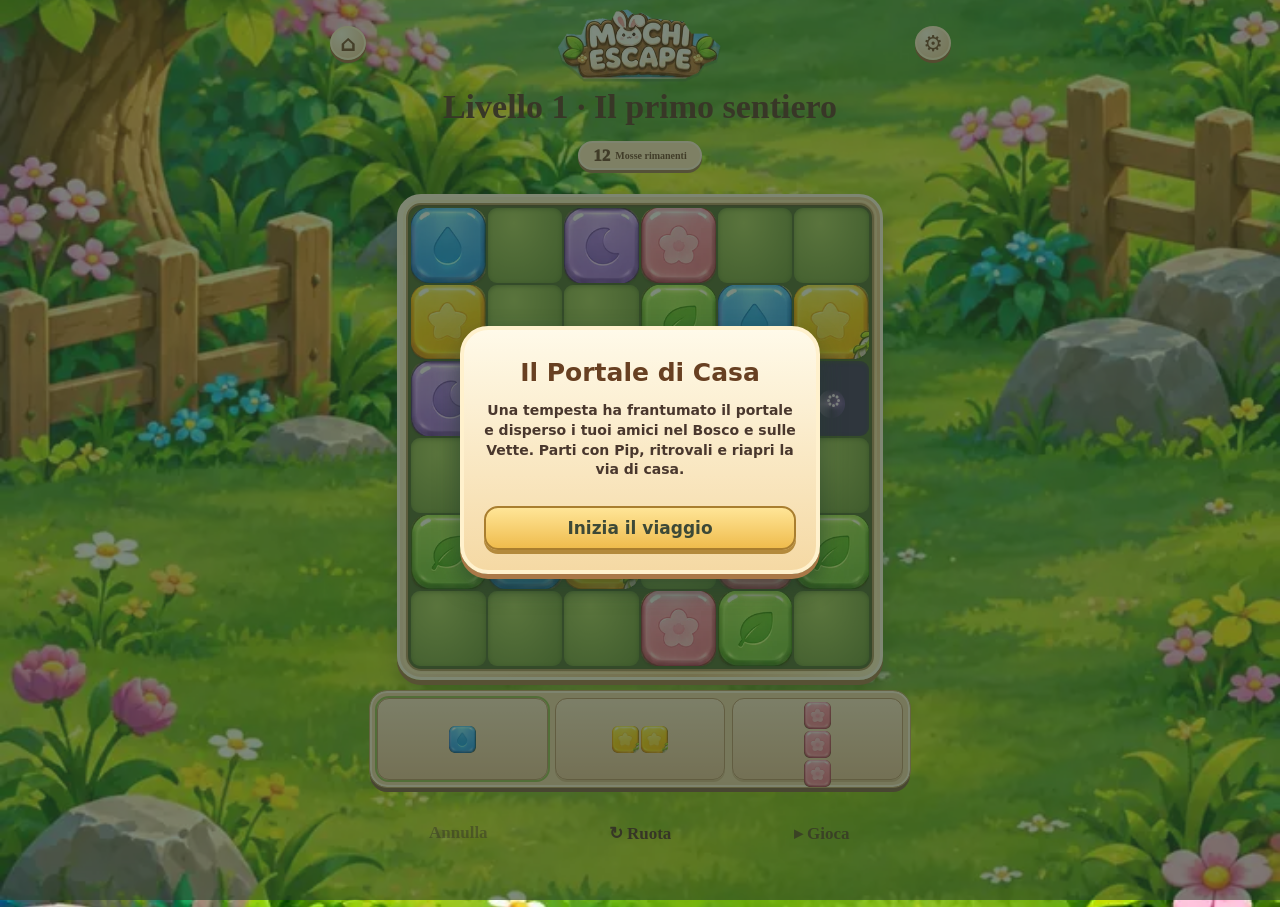
==== commit eb4209c2: "Mochi Escape 1.3.0 – Pip illustrato, viaggio animato e portali fiabeschi" ====
--- a/index.html
+++ b/index.html
@@ -237,9 +237,54 @@
 #playScreen #confirmMove{background:linear-gradient(#ffe19a,#f3a039)}
 #playScreen #confirmMove:disabled{opacity:.78}
 #playScreen .cell.move-preview{outline:2px solid #ffdc82;outline-offset:-2px;box-shadow:inset 0 0 12px #fee29095}
+
+#garden .gardenBrand,#playScreen #stageBanner{border:none;box-shadow:none;border-radius:0;background:var(--forestSign) center/100% 100% no-repeat}
+#garden .gardenBrand{top:max(2dvh,env(safe-area-inset-top));left:18%;right:18%;height:clamp(55px,11dvh,108px);padding-bottom:1.4dvh}
+#garden #trailmap .journey-stop,#garden #trailmap .journey-stop:disabled:not(.lit){border:0;background:var(--waystone) center/contain no-repeat;box-shadow:none;aspect-ratio:1.2;align-content:end}
+#garden .journey-stop:disabled{filter:grayscale(.97) brightness(.63)}
+#garden .journey-stop small{font:bold 13px Georgia;color:white!important;text-shadow:0 1px 3px #1e1326}
+#garden .journey-stop .stop-star{visibility:hidden}
+#garden .journey-pip{left:-18%;bottom:12%;width:clamp(61px,21vw,110px)}
+#garden .gardenNav button,#playScreen .controls button,#playScreen #confirmMove,#garden .gardenNav button[aria-current=page]{border:0;box-shadow:none;background:var(--creamButton) center/100% 100% no-repeat}
+#garden .gardenNav button[aria-current=page],#playScreen #confirmMove{background-image:var(--goldButton)}
+#playScreen .hero.run{transition:transform .28s linear}
+#playScreen #stageBanner{padding:1.7dvh 4px .7dvh;min-height:7.5dvh;display:grid;place-items:center}
+#playScreen[data-theme=snow] #stageBanner{background-image:var(--snowSign)}
+#playScreen[data-theme=stars] #stageBanner{background-image:var(--starsSign)}
+#playScreen[data-theme=forest] #gameLogo{display:block;position:static;height:clamp(43px,8dvh,90px);grid-column:2;grid-row:1;margin:auto}
+#playScreen[data-theme=forest] #stageBanner{grid-row:2;grid-column:1/-1;min-height:0;padding:4px 10px;background:var(--creamButton) center/100% 100% no-repeat}
+#playScreen[data-theme=forest] .corner.right{grid-column:3;grid-row:1}
+#playScreen .cell.portal .portal-ring{inset:-8%;border:0;border-radius:0;box-shadow:none;background:var(--forestGate) center bottom/contain no-repeat;animation:none;z-index:1}
+#playScreen[data-theme=snow] .portal-ring{background-image:var(--snowGate)}
+#playScreen[data-theme=stars] .portal-ring{background-image:var(--starsGate)}
+#playScreen .portal-swirl{z-index:2;inset:38% 32% 24%;opacity:.45;mix-blend-mode:screen}
+#playScreen .portal-spark{z-index:3}
+#playScreen[data-theme=snow] .cell.block:not(.hard),#playScreen[data-theme=stars] .cell.block:not(.hard),#playScreen .cell.hard{background:var(--rockTile) center/100% 100% no-repeat;box-shadow:none;border:none}
+#playScreen[data-theme=snow] .cell.block:not(.hard){background-image:var(--iceTile)}
+#playScreen[data-theme=stars] .cell.block:not(.hard){background-image:var(--starTile)}
+#playScreen[data-theme] .cell.block:not(.hard)::after,#playScreen[data-theme] .cell.hard::after{content:none}
+#playScreen[data-theme=snow] .piece .mini,#playScreen[data-theme=stars] .piece .mini{background:var(--iceTile) center/100% 100% no-repeat}
+#playScreen[data-theme=stars] .piece .mini{background-image:var(--starTile)}
+#playScreen .board-wrap{margin-top:clamp(3px,1.4dvh,16px)}
+#modalArt canvas{max-height:13dvh;width:auto;margin:auto}
+canvas[data-style="1"]{filter:sepia(.28) hue-rotate(28deg)!important}
+canvas[data-style="2"]{filter:hue-rotate(300deg)!important}
+canvas[data-style="3"]{filter:saturate(.58) brightness(1.14)!important}
+#garden #trailmap button.journey-stop:is(.next,.lit,.milestone,:disabled){background:var(--waystone) center/contain no-repeat;border:0;box-shadow:none}
+#garden .gardenNav button span{filter:grayscale(1) sepia(1) brightness(.52)}
+#playScreen[data-theme=snow] .cell.portal .portal-ring{background-image:var(--snowGate)}
+#playScreen[data-theme=stars] .cell.portal .portal-ring{background-image:var(--starsGate)}
+#playScreen[data-theme=forest] #stageBanner::before,#playScreen[data-theme=forest] #stageBanner::after{content:none}
+#playScreen:is([data-theme=snow],[data-theme=stars]) .board-wrap{width:min(82vw,49dvh,500px);position:relative;margin-top:clamp(26px,7dvh,70px);padding:0;border:0;box-shadow:none;background:none}
+#playScreen:is([data-theme=snow],[data-theme=stars]) .board-wrap::after{content:'';position:absolute;inset:-15% -15% -22%;z-index:1;pointer-events:none;background:var(--snowFrame) center/100% 100% no-repeat}
+#playScreen[data-theme=stars] .board-wrap::after{background-image:var(--starsFrame)}
+#playScreen:is([data-theme=snow],[data-theme=stars]) #board{border:0;padding:1px;box-shadow:none}
+#playScreen:is([data-theme=snow],[data-theme=stars]) #supportBar{z-index:2;margin-top:clamp(15px,4dvh,50px)}
+#playScreen .board-wrap .hero{z-index:2}
+@media(max-height:650px){#playScreen:is([data-theme=snow],[data-theme=stars]) .board-wrap{width:min(76vw,45dvh);margin-top:4dvh}}
 </style>
 <main id="playScreen"><div class="brand"><button class="corner left" id="levels" aria-label="Home">⌂</button><h1 id="logoFallback" hidden>Mochi Escape</h1><img id="gameLogo" hidden alt=""><div id="stageBanner"></div><button class="corner right" id="help" aria-label="Impostazioni e istruzioni">⚙</button></div><header><span id="moves" class="badge"></span><span id="liveStars" hidden></span><i id="progressBar" hidden></i><span id="level" hidden></span></header><div class="board-wrap"><div id="board"></div></div><div id="status" role="status" hidden></div><div id="supportBar" hidden><button id="supportAction"></button></div><div class="tray" id="tray"></div><div id="stageName"></div><div class="controls"><button id="undo">Annulla</button><button id="rotate">↻ Ruota</button><button id="confirmMove">▸ Gioca</button></div><div hidden><button id="returnHome">Torna al viaggio</button><button id="restart">Riprova</button><button id="hint">Suggerimento</button></div></main><section id="garden" class="garden"><div class="gardenBrand"><img id="gardenLogo" alt="MOCHI ESCAPE"><h1 id="gardenTitle">MOCHI ESCAPE</h1></div><div id="trailmap" class="trailmap" tabindex="0" aria-label="Sentiero dei portali"></div><div id="homeAction" hidden><button id="continueGame">Gioca</button></div><div id="shopPanel" class="lobbyPanel" hidden></div><div id="mochiPanel" class="lobbyPanel" hidden></div>
-<nav class="gardenNav" aria-label="Menu principale"><button id="shopNav"><span aria-hidden="true">▣</span>Negozio</button><button id="mapNav"><span aria-hidden="true">⌂</span>Home</button><button id="collectionNav"><span aria-hidden="true">♧</span>Mochi</button></nav></section><div id="overlay" hidden><div class="modal"><div id="modalArt"></div><h2 id="title"></h2><p id="desc"></p><div id="extra"></div><button id="ok">Continua</button></div></div><div id="ghost" hidden></div>
+<nav class="gardenNav" aria-label="Menu principale"><button id="shopNav"><span aria-hidden="true">🏪</span>Negozio</button><button id="mapNav"><span aria-hidden="true">🏠</span>Home</button><button id="collectionNav"><span aria-hidden="true">🐰</span>Mochi</button></nav></section><div id="overlay" hidden><div class="modal"><div id="modalArt"></div><h2 id="title"></h2><p id="desc"></p><div id="extra"></div><button id="ok">Continua</button></div></div><div id="ghost" hidden></div>
 <script>
 'use strict';
 const LEVELS=[{"b":[1,0,1,1,0,0,1,0,0,1,1,1,1,0,0,1,1,0,0,1,0,0,0,0,1,1,1,0,1,1,0,0,0,1,1,0],"s":30,"e":17,"pieces":[0,2,4],"solution":[[0,27]]},{"b":[1,1,1,0,1,1,0,0,1,1,1,1,0,1,0,1,0,1,1,1,1,1,0,1,0,1,1,0,1,1,0,0,0,1,1,0],"s":30,"e":35,"pieces":[0,1,3],"solution":[[1,16]]},{"b":[1,0,0,0,0,1,1,1,1,1,0,0,0,0,1,1,0,1,0,1,0,1,0,0,1,0,1,0,1,0,1,0,0,0,0,1],"s":12,"e":29,"pieces":[0,1,5],"solution":[[0,11],[1,4]]},{"b":[1,0,1,1,0,1,0,1,0,1,0,1,1,0,0,1,1,0,0,0,1,0,0,0,1,1,0,0,1,0,0,0,0,1,0,0],"s":18,"e":29,"pieces":[0,2,6],"solution":[[0,17],[1,13]]},{"b":[1,1,0,1,1,0,1,1,1,1,1,0,0,0,1,1,0,0,1,1,1,0,0,1,0,1,1,1,1,1,0,1,0,1,1,0],"s":24,"e":5,"pieces":[0,3,5],"solution":[[0,21],[1,21]]},{"b":[0,1,1,0,1,1,1,0,1,1,0,1,0,0,0,1,0,0,1,1,0,1,1,1,0,1,0,0,1,0,0,0,0,0,0,0],"s":0,"e":17,"pieces":[0,2,4],"solution":[[0,20],[1,30],[2,7]]},{"b":[0,0,1,1,1,1,1,1,1,1,0,1,0,1,1,1,0,0,0,0,1,0,1,1,1,1,1,1,0,0,0,1,0,1,0,1],"s":12,"e":29,"pieces":[0,1,3],"solution":[[0,10],[1,28],[2,10]]},{"b":[1,0,1,1,1,1,0,1,0,1,1,1,1,0,1,1,1,0,0,0,0,1,1,1,0,0,1,0,0,0,0,1,1,0,0,1],"s":6,"e":17,"pieces":[0,2,3],"solution":[[0,1],[1,4],[2,28]]},{"b":[1,1,1,1,0,1,0,0,0,1,0,0,0,1,0,1,0,1,0,1,0,1,0,1,0,1,1,0,1,1,1,0,1,0,0,0],"s":12,"e":35,"pieces":[0,3,5],"solution":[[0,20],[1,10],[2,6],[1,8]]},{"b":[0,1,0,0,0,0,1,0,1,1,0,0,1,1,1,0,1,1,1,1,0,1,0,1,1,0,0,1,1,0,0,1,1,1,1,0],"s":0,"e":5,"pieces":[0,3,3],"solution":[[0,15],[1,10],[2,14],[0,7]]},{"s":6,"e":29,"b":[0,0,1,1,1,0,0,1,1,1,0,1,1,0,1,1,0,1,1,1,1,1,1,0,1,0,0,1,1,0,0,0,0,0,0,1],"pieces":[0,2,6],"solution":[[0,13],[1,32],[2,9]]},{"s":24,"e":5,"b":[1,0,1,1,1,0,1,0,0,1,1,1,1,1,0,0,1,1,0,1,1,0,0,1,0,0,1,1,1,1,0,1,0,1,1,0],"pieces":[0,1,3],"solution":[[0,7],[1,8],[2,9]]},{"s":30,"e":29,"b":[1,0,0,1,1,1,1,1,0,0,1,1,0,1,1,0,1,1,0,1,0,1,0,1,1,1,0,1,0,0,0,1,0,1,1,0],"pieces":[0,2,3],"solution":[[0,15],[1,1],[2,3]]},{"s":12,"e":11,"b":[1,0,1,0,1,0,0,1,1,0,1,0,0,0,0,0,0,1,0,1,1,1,1,0,1,0,0,1,0,1,0,0,1,1,1,1],"pieces":[0,1,1],"solution":[[0,1],[1,3],[2,25],[0,5]]},{"s":24,"e":23,"b":[1,1,0,1,0,1,1,1,0,1,1,0,1,1,0,1,0,1,1,1,0,0,1,0,0,0,1,1,1,1,0,1,1,0,1,1],"pieces":[0,2,3],"solution":[[0,25],[1,13],[2,1],[0,16]]},{"s":30,"e":29,"b":[1,0,0,1,0,0,0,1,0,0,1,1,1,0,0,1,1,0,1,0,1,1,0,1,1,1,1,0,1,0,0,1,1,0,1,0],"pieces":[0,3,4],"solution":[[0,1],[1,13],[2,7],[0,22]]},{"s":24,"e":5,"b":[1,0,1,1,1,0,0,1,1,0,0,1,1,0,1,1,1,1,1,1,0,1,1,0,0,0,0,1,0,1,1,0,0,1,1,1],"pieces":[0,1,5],"solution":[[0,9],[1,3],[2,26],[0,10]]},{"s":6,"e":17,"b":[0,1,1,0,0,1,0,1,0,0,1,1,0,1,1,1,1,0,1,0,1,0,1,0,1,1,0,0,0,1,0,1,1,1,0,1],"pieces":[0,1,4],"solution":[[0,4],[1,28],[2,4],[0,19]]},{"s":30,"e":29,"b":[1,0,0,0,0,0,1,1,0,0,0,1,0,1,1,1,0,0,0,0,0,0,0,1,1,1,0,1,1,0,0,1,0,1,1,0],"pieces":[0,2,3],"solution":[[0,1],[1,18],[2,4],[2,16]]},{"s":12,"e":35,"b":[1,0,1,1,0,1,0,1,0,0,0,1,0,1,1,0,1,0,1,1,0,0,0,1,0,1,1,1,1,1,1,1,1,0,1,0],"pieces":[0,3,6],"solution":[[0,24],[1,9],[2,20],[0,22]]},{"s":1,"e":34,"b":[0,0,1,2,1,0,0,1,0,1,0,0,1,1,1,1,0,0,1,1,1,1,1,0,1,0,0,1,1,0,0,1,1,0,0,1],"pieces":[0,1,6],"solution":[[0,8],[1,17],[2,19]]},{"s":4,"e":30,"b":[2,1,1,0,0,0,0,0,1,1,0,1,1,0,0,1,1,0,1,1,0,0,1,1,1,1,1,0,1,1,0,1,1,1,1,0],"pieces":[0,2,3],"solution":[[0,7],[1,13],[2,19]]},{"s":5,"e":34,"b":[2,1,0,0,1,0,0,1,1,1,1,1,0,0,1,0,0,0,1,0,0,1,1,1,1,1,1,0,0,1,1,1,1,1,0,0],"pieces":[0,1,3],"solution":[[0,20],[1,6],[2,18]]},{"s":2,"e":31,"b":[1,0,0,0,2,0,0,1,0,1,0,0,1,1,0,1,0,1,0,0,0,1,1,1,1,1,0,1,0,1,0,0,1,0,1,1],"pieces":[0,2,2],"solution":[[0,6],[1,18],[2,10],[0,30]]},{"s":4,"e":33,"b":[2,1,1,1,0,0,1,1,1,1,0,1,0,0,0,0,1,1,1,1,1,0,1,0,0,1,0,1,1,1,1,0,1,0,1,1],"pieces":[0,1,3],"solution":[[0,10],[1,8],[2,6],[0,26]]},{"s":5,"e":34,"b":[2,0,1,1,1,0,0,1,0,0,1,1,0,0,0,1,1,1,1,0,1,1,0,0,0,1,1,0,1,1,0,1,0,1,0,0],"pieces":[0,3,5],"solution":[[0,6],[1,8],[2,7],[0,27]]},{"s":4,"e":30,"b":[2,0,1,1,0,1,0,1,0,1,0,0,1,1,1,0,0,0,1,0,1,1,1,1,1,0,1,1,0,1,0,1,1,0,1,1],"pieces":[0,2,4],"solution":[[0,19],[1,18],[2,16],[0,25]]},{"s":1,"e":32,"b":[0,0,0,2,1,0,1,1,1,0,1,1,1,0,1,1,0,1,0,0,1,0,0,1,0,1,1,1,0,0,1,1,0,0,1,1],"pieces":[0,2,5],"solution":[[0,24],[1,28],[2,24],[0,9]]},{"s":5,"e":34,"b":[2,1,0,0,1,0,0,1,1,0,1,1,0,0,1,0,0,0,0,0,1,0,1,1,0,0,0,0,1,1,0,1,0,1,0,0],"pieces":[0,1,3],"solution":[[0,6],[1,3],[2,24],[2,26]]},{"s":2,"e":35,"b":[2,0,0,1,0,1,0,1,1,1,1,1,1,0,1,0,1,1,1,0,0,0,1,0,0,0,1,0,1,1,1,1,0,1,1,0],"pieces":[0,3,6],"solution":[[0,4],[1,19],[2,15],[0,27]]}],SHAPES=[[[0,0]],[[0,0],[0,1]],[[0,0],[1,0]],[[0,0],[1,0],[0,1]],[[0,0],[0,1],[0,2]],[[0,0],[1,0],[2,0]],[[0,0],[1,0],[0,1],[1,1]]],colors=[['#87d8f4','#3a9fd0','#27658d'],['#ffe475','#f1bd30','#8f6828'],['#dda9ed','#ac75d0','#71428f'],['#ffa794','#ed6e60','#a34841'],['#a9db80','#68af4d','#46723c']];
@@ -283,7 +328,7 @@
 let rotatedPieces=[],targetCell=null;
 function pieces(){return rotatedPieces.length?rotatedPieces:LEVELS[level].pieces}
 function shape(p){let s=document.createElement('div');s.className='shape';let cols=1+Math.max(...SHAPES[p].map(c=>c[0])),rows=1+Math.max(...SHAPES[p].map(c=>c[1]));s.style.setProperty('--cols',cols);s.style.setProperty('--rows',rows);for(let y=0;y<rows;y++)for(let x=0;x<cols;x++){let d=document.createElement('div');if(SHAPES[p].some(c=>c[0]===x&&c[1]===y))d.className='mini';s.append(d)}return s}
-function draw(){updateSupport();let l=LEVELS[level];$('stageName').textContent='';$('stageBanner').textContent=WORLDS[Math.floor(level/10)].name;let potential=moves<=l.solution.length+1?3:moves<=l.solution.length+3?2:1;$('liveStars').innerHTML=starMarkup(potential);$('undo').disabled=locked||!history.length;$('level').innerHTML='<span>Apri la via al portale!</span>'+pipArt();$('moves').innerHTML='<small>Mosse rimanenti</small><strong>'+(moveLimit()-moves)+'</strong>';$('progressBar').style.width=((moveLimit()-moves)/moveLimit()*100)+'%';const hero=$('hero')||document.createElement('div');grid.innerHTML='';b.forEach((v,i)=>{let d=document.createElement('div');d.className='cell'+(v?' block':'')+(v===2?' hard':'');d.dataset.i=i;if(v){let c=colors[(i%6+Math.floor(i/6))%5];d.style.setProperty('--light',c[0]);d.style.setProperty('--dark',c[1]);d.style.setProperty('--edge',c[2]);d.dataset.symbol=['●','★','☾','✿','◆'][(i%6+Math.floor(i/6))%5];d.style.setProperty('--tile','var(--tile-'+['blue','yellow','purple','pink','green'][(i%6+Math.floor(i/6))%5]+')')}if(i===l.e){d.classList.add('portal');d.innerHTML='<span class="portal-ring"></span><span class="portal-swirl"></span>'+Array.from({length:8},(_,j)=>'<i class="portal-spark" style="--angle:'+j*45+'deg;--delay:-'+j*.21+'s"></i>').join('');}grid.append(d)});hero.className='hero';hero.id='hero';delete hero.dataset.facing;const avatar=level<1?null:rescues.find(r=>r.level===level);const portrait=avatar?rescueArt(avatar):pipArt();if(hero.dataset.portrait!==portrait){hero.innerHTML=portrait;hero.dataset.portrait=portrait;}grid.append(hero);at(l.s);tray.innerHTML='';pieces().forEach((p,i)=>{let btn=document.createElement('button');btn.className='piece'+(i===selected?' selected':'');btn.disabled=used.includes(i)||locked;btn.setAttribute('aria-label','Pezzo '+(i+1));if(!used.includes(i))btn.append(shape(p));else btn.textContent='Usato';btn.onclick=()=>{if(performance.now()<ignoreClick||locked)return;selected=i;targetCell=null;updateTarget();for(const [index,piece] of Array.from(tray.children).entries())piece.classList.toggle('selected',index===i)};btn.onpointerdown = e => {
+function draw(){updateSupport();let l=LEVELS[level];$('stageName').textContent='';$('stageBanner').textContent=(level<10?'Livello '+(level+1)+' · '+STAGE_NAMES[level]:WORLDS[Math.floor(level/10)].name);let potential=moves<=l.solution.length+1?3:moves<=l.solution.length+3?2:1;$('liveStars').innerHTML=starMarkup(potential);$('undo').disabled=locked||!history.length;$('level').innerHTML='<span>Apri la via al portale!</span>'+pipArt();$('moves').innerHTML='<small>Mosse rimanenti</small><strong>'+(moveLimit()-moves)+'</strong>';$('progressBar').style.width=((moveLimit()-moves)/moveLimit()*100)+'%';const hero=$('hero')||document.createElement('div');grid.innerHTML='';b.forEach((v,i)=>{let d=document.createElement('div');d.className='cell'+(v?' block':'')+(v===2?' hard':'');d.dataset.i=i;if(v){let c=colors[(i%6+Math.floor(i/6))%5];d.style.setProperty('--light',c[0]);d.style.setProperty('--dark',c[1]);d.style.setProperty('--edge',c[2]);d.dataset.symbol=['●','★','☾','✿','◆'][(i%6+Math.floor(i/6))%5];d.style.setProperty('--tile','var(--tile-'+['blue','yellow','purple','pink','green'][(i%6+Math.floor(i/6))%5]+')')}if(i===l.e){d.classList.add('portal');d.innerHTML='<span class="portal-ring"></span><span class="portal-swirl"></span>'+Array.from({length:8},(_,j)=>'<i class="portal-spark" style="--angle:'+j*45+'deg;--delay:-'+j*.21+'s"></i>').join('');}grid.append(d)});hero.className='hero';hero.id='hero';delete hero.dataset.facing;const avatar=level<1?null:rescues.find(r=>r.level===level);const portrait=avatar?rescueArt(avatar):pipArt();if(hero.dataset.portrait!==portrait){hero.innerHTML=portrait;hero.dataset.portrait=portrait;}grid.append(hero);at(l.s);tray.innerHTML='';pieces().forEach((p,i)=>{let btn=document.createElement('button');btn.className='piece'+(i===selected?' selected':'');btn.disabled=used.includes(i)||locked;btn.setAttribute('aria-label','Pezzo '+(i+1));if(!used.includes(i))btn.append(shape(p));else btn.textContent='Usato';btn.onclick=()=>{if(performance.now()<ignoreClick||locked)return;selected=i;targetCell=null;updateTarget();for(const [index,piece] of Array.from(tray.children).entries())piece.classList.toggle('selected',index===i)};btn.onpointerdown = e => {
   if (btn.disabled || drag || e.button !== 0) return;
   drag = {pointerId:e.pointerId, x:e.clientX, y:e.clientY};
   btn.setPointerCapture(e.pointerId);
@@ -335,11 +380,11 @@
 function say(s){$('status').textContent=s}
 function reset(){rotatedPieces=LEVELS[level].pieces.slice();targetCell=null;history=[];bonusMoves=0;supportUsed=false;supportArmed=false;b=LEVELS[level].b.slice();used=[];selected=0;moves=0;locked=false;$('overlay').hidden=true;draw();say('Libera il percorso: scegli un pezzo e completa una riga o una colonna.')}
 function starMarkup(n){let url=artURL('rewardStar')||'data:image/svg+xml,'+encodeURIComponent("<svg xmlns=\"http://www.w3.org/2000/svg\" viewBox=\"0 0 100 100\"><defs><linearGradient id=\"gold\" x2=\".3\" y2=\"1\"><stop stop-color=\"#fff9ac\"/><stop offset=\".45\" stop-color=\"#ffdb42\"/><stop offset=\"1\" stop-color=\"#f6a31c\"/></linearGradient></defs><path d=\"M50 7Q53 6 55 12L65 33 89 37Q97 38 91 45L74 62 78 85Q80 94 72 90L50 79 28 90Q20 94 22 85L26 62 9 45Q3 38 11 37L35 33 45 12Q47 6 50 7Z\" fill=\"url(#gold)\" stroke=\"#a86422\" stroke-width=\"5\" stroke-linejoin=\"round\"/><path d=\"M50 15L39 39 15 43 33 60 29 82 50 71 71 82 67 60 85 43 61 39Z\" fill=\"none\" stroke=\"#fff4a5\" stroke-width=\"3\" stroke-linejoin=\"round\"/><path d=\"M49 21L41 40 22 44\" fill=\"none\" stroke=\"white\" stroke-opacity=\".85\" stroke-width=\"5\" stroke-linecap=\"round\"/></svg>");return url?[1,2,3].map(i=>'<img alt="'+(i<=n?'Stella ottenuta':'Stella non ottenuta')+'" class="'+(i>n?'unearned':'')+'" src="'+url+'">').join(''):'★'.repeat(n)+'☆'.repeat(3-n)}
-function modal(t,d,fn,button='Continua',win=false){$('overlay').classList.toggle('victory',win);$('title').textContent=t;$('desc').textContent=d;$('extra').replaceChildren();$('modalArt').innerHTML=win?(rescues.find(r=>r.level===level)?rescueArt(rescues.find(r=>r.level===level)):mochiCharacter('mochi-win',COSTUMES.indexOf(currentCostume()))):'';$('ok').textContent=button;$('ok').onclick=fn;$('overlay').hidden=false}
+function modal(t,d,fn,button='Continua',win=false){$('overlay').classList.toggle('victory',win);$('title').textContent=t;$('desc').textContent=d;$('extra').replaceChildren();$('modalArt').innerHTML=win?(rescues.find(r=>r.level===level)?rescueArt(rescues.find(r=>r.level===level)):pipArt()):'';$('ok').textContent=button;$('ok').onclick=fn;$('overlay').hidden=false}
 function particles(k){let cell=grid.querySelector('[data-i="'+k+'"]');if(!cell)return;for(let i=0;i<3;i++){let p=document.createElement('i');p.className='spark';p.style.left=(cell.offsetLeft+cell.offsetWidth*.5)+'px';p.style.top=(cell.offsetTop+cell.offsetHeight*.5)+'px';p.style.setProperty('--sx',(Math.random()*50-25)+'px');p.style.setProperty('--sy',(Math.random()*50-25)+'px');grid.append(p);setTimeout(()=>p.remove(),450)}}
 
 async function place(i){if(locked||!$('overlay').hidden||used.includes(selected)||moves>=moveLimit())return;let r=calc(b,pieces()[selected],i);if(!r){say('Il pezzo non entra qui.');tone('invalid');return}let placed=SHAPES[pieces()[selected]].map(([dx,dy])=>i+dx+dy*6);history.push({b:b.slice(),used:used.slice(),selected,moves,supportUsed,bonusMoves,rotatedPieces:rotatedPieces.slice()});locked=true;targetCell=null;moves++;used.push(selected);if(used.length===3)used=[];selected=[0,1,2].find(i=>!used.includes(i));placed.forEach(k=>b[k]=1);draw();for(let k of placed)grid.querySelector('[data-i="'+k+'"]').classList.add('placed');tone('place');if(r.clear.size){await new Promise(r=>setTimeout(r,95));tone('clear');buzz(18);for(let k of r.clear){grid.querySelector('[data-i="'+k+'"]').classList.add('clear');particles(k)}await new Promise(r=>setTimeout(r,275))}else await new Promise(r=>setTimeout(r,120));b=r.n;draw();let p=path(b);if(p.length){await finishEscape(p);return}locked=false;draw();if(moves>=moveLimit()||!pieces().some((p,j)=>!used.includes(j)&&b.some((_,a)=>calc(b,p,a)))){say('Non ci sono più mosse. Riprova o annulla l’ultima mossa.');}else say('Scegli il prossimo pezzo.')}
-async function finishEscape(p){locked=true;say('Percorso libero!');$('hero').classList.add('run');let previous=p[0];for(let k of p){const runner=$('hero');if(k%6!==previous%6)runner.dataset.facing=k%6<previous%6?'left':'right';previous=k;grid.querySelector('[data-i="'+k+'"]').classList.add('path');particles(k);at(k);await new Promise(r=>setTimeout(r,180))}tone('win');buzz([25,45,30]);let earned=award(),last=level===LEVELS.length-1;unlocked=Math.max(unlocked,Math.min(LEVELS.length-1,level+1));try{localStorage.setItem('mochi-level-v1',String(unlocked));if(last)localStorage.setItem('mochi-complete-v03','1')}catch(e){}const rescued=rescues.find(r=>r.level===level);modal(last?'Il Portale di Casa':rescued?rescued.name+' è salvo!':'Via libera!',last?'Pip e i mini Mochi hanno riaperto il Portale di Casa. Il villaggio è di nuovo unito.':rescued?rescued.role:'Hai aperto il portale in '+moves+' '+(moves===1?'mossa':'mosse')+'.',()=>{if(!last&&unlocked===level+1)travelFrom=level;goGarden()},last?'Torna al villaggio':'Avanza sul sentiero',true);$('extra').innerHTML='<div class="star-result" aria-label="'+earned+' stelle">'+starMarkup(earned)+'</div>';return}
+async function finishEscape(p){locked=true;say('Percorso libero!');$('hero').classList.add('run');let previous=p[0];for(let k of p){const runner=$('hero');if(k!==previous)runner.dataset.heading=String(k%6!==previous%6?(k<previous?6:2):(k<previous?4:0));previous=k;grid.querySelector('[data-i="'+k+'"]').classList.add('path');particles(k);at(k);await new Promise(r=>setTimeout(r,280))}tone('win');buzz([25,45,30]);let earned=award(),last=level===LEVELS.length-1;unlocked=Math.max(unlocked,Math.min(LEVELS.length-1,level+1));try{localStorage.setItem('mochi-level-v1',String(unlocked));if(last)localStorage.setItem('mochi-complete-v03','1')}catch(e){}const rescued=rescues.find(r=>r.level===level);modal(last?'Il Portale di Casa':rescued?rescued.name+' è salvo!':'Via libera!',last?'Pip e i mini Mochi hanno riaperto il Portale di Casa. Il villaggio è di nuovo unito.':rescued?rescued.role:'Hai aperto il portale in '+moves+' '+(moves===1?'mossa':'mosse')+'.',()=>{if(!last&&unlocked===level+1)travelFrom=level;goGarden()},last?'Torna al villaggio':'Avanza sul sentiero',true);$('extra').innerHTML='<div class="star-result" aria-label="'+earned+' stelle">'+starMarkup(earned)+'</div>';return}
 
 grid.onclick=e=>{let d=e.target.closest('.cell');if(d){const i=+d.dataset.i;if(supportArmed)supportAt(i);else if(!locked&&$('overlay').hidden){targetCell=i;updateTarget()}}};
 $('restart').onclick=()=>{if(!locked&&$('overlay').hidden)reset()};
@@ -396,11 +441,24 @@
       center(previous,'instant');
       const before=actor.getBoundingClientRect();
       mount(unlocked);
-      const after=actor.getBoundingClientRect();
+      const after=actor.getBoundingClientRect();actor.dataset.heading=after.x<before.x?'5':'3';
       const reduced=matchMedia('(prefers-reduced-motion: reduce)').matches;
       center(unlocked,reduced?'instant':'smooth');
-      if(!reduced)actor.animate([{translate:(before.x-after.x)+'px '+(before.y-after.y)+'px',scale:.78},{translate:'0 0',scale:1}],{duration:660,easing:'cubic-bezier(.25,.8,.2,1)'});
-      setTimeout(()=>actor.classList.remove('travelling'),680);
+      if(!reduced && ASSETS.travelFilm){
+        const film=document.createElement('video');
+        film.muted=true;film.playsInline=true;
+        film.setAttribute('aria-hidden','true');
+        film.style.cssText='position:absolute;inset:0;width:100%;height:100%;object-fit:contain;pointer-events:none';
+        film.style.transform=actor.dataset.heading==='5'?'scaleX(-1)':'';
+        film.src='data:video/webm;base64,'+ASSETS.travelFilm;
+        const still=actor.querySelector('canvas');
+        film.onplaying=()=>{still.style.visibility='hidden'};
+        const restore=()=>{still.style.visibility='';film.remove()};
+        film.onended=restore;film.onerror=restore;
+        actor.append(film);film.play().catch(error=>{actor.dataset.playback=error.name;restore()});
+      }
+      if(!reduced)actor.animate([{translate:(before.x-after.x)+'px '+(before.y-after.y)+'px',scale:.78},{translate:'0 0',scale:1}],{duration:1400,easing:'cubic-bezier(.25,.8,.2,1)'});
+      setTimeout(()=>actor.classList.remove('travelling'),1420);
     });
   }else requestAnimationFrame(()=>center(unlocked,'instant'));
 }
@@ -489,4 +547,6 @@
 }}catch{};
 if(!Object.keys(ASSETS).length)fetch('art/sprites.json').then(r=>r.ok?r.json():Promise.reject()).then(a=>{ASSETS=a;applyArt()}).catch(()=>{});
 /*__PIP_RENDERER__*/
-</script></html>+</script></html>
+
+
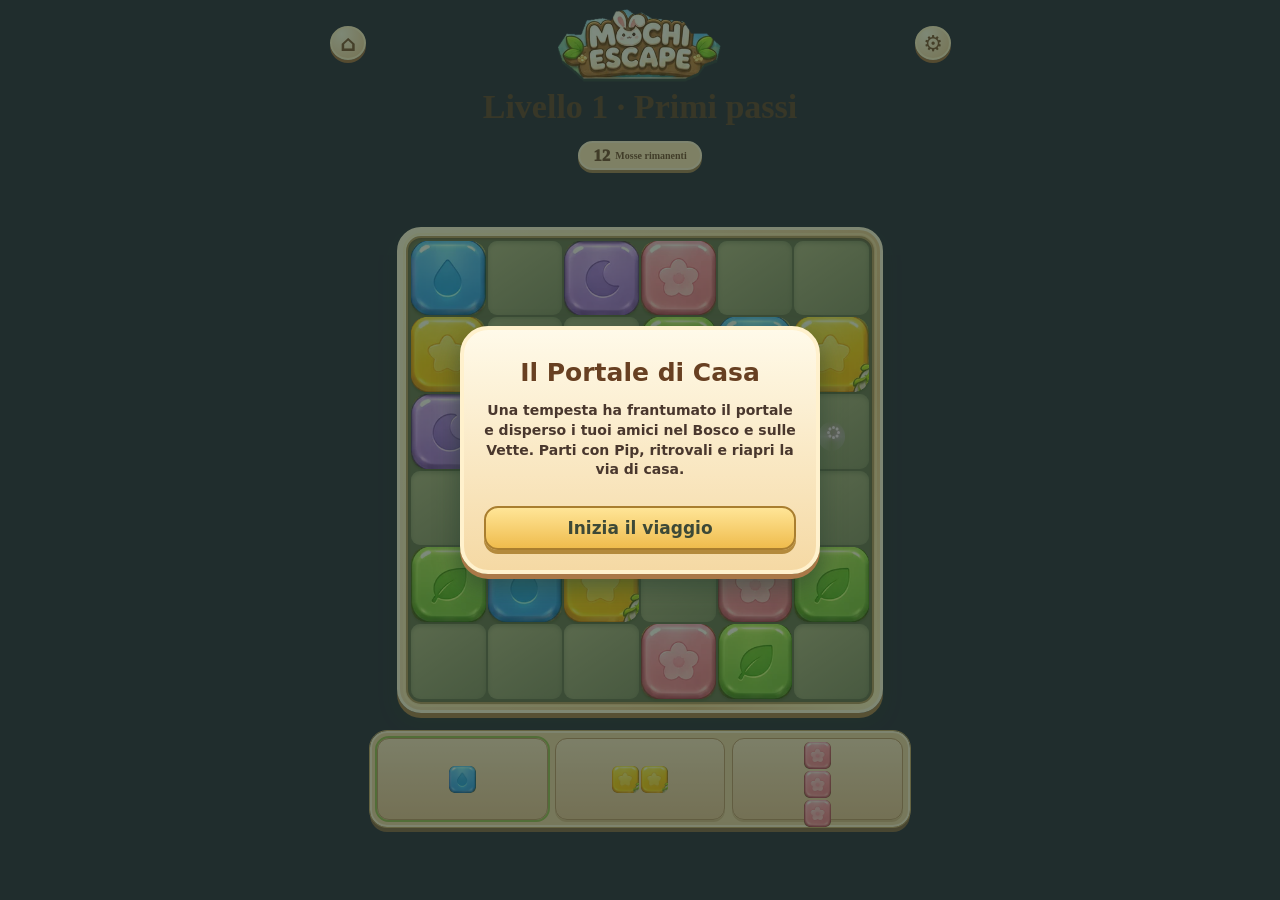
==== commit 656687fb: "Mochi Escape 1.4.0 – campagna sulle scale, tre stelle dei portali e piazzamento diretto" ====
--- a/index.html
+++ b/index.html
@@ -282,13 +282,41 @@
 #playScreen:is([data-theme=snow],[data-theme=stars]) #supportBar{z-index:2;margin-top:clamp(15px,4dvh,50px)}
 #playScreen .board-wrap .hero{z-index:2}
 @media(max-height:650px){#playScreen:is([data-theme=snow],[data-theme=stars]) .board-wrap{width:min(76vw,45dvh);margin-top:4dvh}}
+
+#garden[data-tab=home] #trailmap{background:#474161}
+#garden[data-tab=home] #journeyScene{height:max(300vw,230dvh);max-height:none;background:var(--stairs) center/100% 100% no-repeat}
+#garden #trailmap button.journey-stop{transform:translate(-50%,-82%) scale(var(--stop-size));min-width:48px;min-height:44px}
+#garden #trailmap button.journey-stop small{font-size:clamp(15px,4vw,22px)}
+#starCounter{position:absolute;z-index:5;top:max(1.2dvh,env(safe-area-inset-top));right:2vw;padding:5px 10px;background:var(--creamButton) center/100% 100%;font:bold 14px Georgia;color:#6b4326}
+#garden:not([data-tab=home]) #starCounter{display:none}
+#playScreen[data-theme=forest]{background:var(--stairs) center bottom/cover}
+#playScreen[data-theme=forest] .cell:not(.block){background:linear-gradient(145deg,#a6ae82,#788561);box-shadow:inset 0 2px 4px #43583e66}
+#playScreen[data-theme=forest] #board{background:#59644a}
+#playScreen .tray{margin-bottom:max(4dvh,env(safe-area-inset-bottom))}
+#playScreen[data-gate=snow] .cell.portal .portal-ring{background-image:var(--snowGate)}
+#playScreen[data-gate=stars] .cell.portal .portal-ring{background-image:var(--starsGate)}
+#playScreen[data-gate=snow] .portal-spark{background:#edffff;box-shadow:0 0 6px #72e7ff}
+#playScreen[data-gate=stars] .portal-spark{background:#fff0ff;box-shadow:0 0 7px #bf8aff}
+
+#playScreen[data-theme=forest]{background:var(--forest-plate) center/cover}
+#garden #trailmap button.journey-stop small{position:absolute;left:50%;top:74%;transform:translateX(-50%);min-width:1.55em;padding:1px 3px;font:bold clamp(13px,3.6vw,19px)/1 Georgia;border-radius:10px;background:#48392e;color:#fff4ce!important;text-shadow:none}
+#garden #trailmap button.journey-stop:disabled{filter:grayscale(.78) brightness(.83)}
+#garden #trailmap button.journey-stop.next{outline:0}
+#playScreen[data-theme=forest] .board-wrap{margin-top:clamp(10px,5dvh,60px)}
+#playScreen .tray{margin-bottom:max(7dvh,env(safe-area-inset-bottom))}
+#playScreen[data-gate=snow] .portal-swirl{background:conic-gradient(transparent,#73fffa,transparent,#efffff,transparent)}
+#playScreen[data-gate=stars] .portal-swirl{background:conic-gradient(transparent,#d9a3ff,transparent,#fff4ff,transparent)}
 </style>
-<main id="playScreen"><div class="brand"><button class="corner left" id="levels" aria-label="Home">⌂</button><h1 id="logoFallback" hidden>Mochi Escape</h1><img id="gameLogo" hidden alt=""><div id="stageBanner"></div><button class="corner right" id="help" aria-label="Impostazioni e istruzioni">⚙</button></div><header><span id="moves" class="badge"></span><span id="liveStars" hidden></span><i id="progressBar" hidden></i><span id="level" hidden></span></header><div class="board-wrap"><div id="board"></div></div><div id="status" role="status" hidden></div><div id="supportBar" hidden><button id="supportAction"></button></div><div class="tray" id="tray"></div><div id="stageName"></div><div class="controls"><button id="undo">Annulla</button><button id="rotate">↻ Ruota</button><button id="confirmMove">▸ Gioca</button></div><div hidden><button id="returnHome">Torna al viaggio</button><button id="restart">Riprova</button><button id="hint">Suggerimento</button></div></main><section id="garden" class="garden"><div class="gardenBrand"><img id="gardenLogo" alt="MOCHI ESCAPE"><h1 id="gardenTitle">MOCHI ESCAPE</h1></div><div id="trailmap" class="trailmap" tabindex="0" aria-label="Sentiero dei portali"></div><div id="homeAction" hidden><button id="continueGame">Gioca</button></div><div id="shopPanel" class="lobbyPanel" hidden></div><div id="mochiPanel" class="lobbyPanel" hidden></div>
+<main id="playScreen"><div class="brand"><button class="corner left" id="levels" aria-label="Home">⌂</button><h1 id="logoFallback" hidden>Mochi Escape</h1><img id="gameLogo" hidden alt=""><div id="stageBanner"></div><button class="corner right" id="help" aria-label="Impostazioni e istruzioni">⚙</button></div><header><span id="moves" class="badge"></span><span id="liveStars" hidden></span><i id="progressBar" hidden></i><span id="level" hidden></span></header><div class="board-wrap"><div id="board"></div></div><div id="status" role="status" hidden></div><div id="supportBar" hidden><button id="supportAction"></button></div><div class="tray" id="tray"></div><div id="stageName"></div><div hidden><button id="returnHome">Torna al viaggio</button><button id="restart">Riprova</button><button id="hint">Suggerimento</button></div></main><section id="garden" class="garden"><div class="gardenBrand"><img id="gardenLogo" alt="MOCHI ESCAPE"><h1 id="gardenTitle">MOCHI ESCAPE</h1></div><div id="starCounter" aria-label="Stelle dei portali"></div><div id="trailmap" class="trailmap" tabindex="0" aria-label="Sentiero dei portali"></div><div id="homeAction" hidden><button id="continueGame">Gioca</button></div><div id="shopPanel" class="lobbyPanel" hidden></div><div id="mochiPanel" class="lobbyPanel" hidden></div>
 <nav class="gardenNav" aria-label="Menu principale"><button id="shopNav"><span aria-hidden="true">🏪</span>Negozio</button><button id="mapNav"><span aria-hidden="true">🏠</span>Home</button><button id="collectionNav"><span aria-hidden="true">🐰</span>Mochi</button></nav></section><div id="overlay" hidden><div class="modal"><div id="modalArt"></div><h2 id="title"></h2><p id="desc"></p><div id="extra"></div><button id="ok">Continua</button></div></div><div id="ghost" hidden></div>
 <script>
 'use strict';
-const LEVELS=[{"b":[1,0,1,1,0,0,1,0,0,1,1,1,1,0,0,1,1,0,0,1,0,0,0,0,1,1,1,0,1,1,0,0,0,1,1,0],"s":30,"e":17,"pieces":[0,2,4],"solution":[[0,27]]},{"b":[1,1,1,0,1,1,0,0,1,1,1,1,0,1,0,1,0,1,1,1,1,1,0,1,0,1,1,0,1,1,0,0,0,1,1,0],"s":30,"e":35,"pieces":[0,1,3],"solution":[[1,16]]},{"b":[1,0,0,0,0,1,1,1,1,1,0,0,0,0,1,1,0,1,0,1,0,1,0,0,1,0,1,0,1,0,1,0,0,0,0,1],"s":12,"e":29,"pieces":[0,1,5],"solution":[[0,11],[1,4]]},{"b":[1,0,1,1,0,1,0,1,0,1,0,1,1,0,0,1,1,0,0,0,1,0,0,0,1,1,0,0,1,0,0,0,0,1,0,0],"s":18,"e":29,"pieces":[0,2,6],"solution":[[0,17],[1,13]]},{"b":[1,1,0,1,1,0,1,1,1,1,1,0,0,0,1,1,0,0,1,1,1,0,0,1,0,1,1,1,1,1,0,1,0,1,1,0],"s":24,"e":5,"pieces":[0,3,5],"solution":[[0,21],[1,21]]},{"b":[0,1,1,0,1,1,1,0,1,1,0,1,0,0,0,1,0,0,1,1,0,1,1,1,0,1,0,0,1,0,0,0,0,0,0,0],"s":0,"e":17,"pieces":[0,2,4],"solution":[[0,20],[1,30],[2,7]]},{"b":[0,0,1,1,1,1,1,1,1,1,0,1,0,1,1,1,0,0,0,0,1,0,1,1,1,1,1,1,0,0,0,1,0,1,0,1],"s":12,"e":29,"pieces":[0,1,3],"solution":[[0,10],[1,28],[2,10]]},{"b":[1,0,1,1,1,1,0,1,0,1,1,1,1,0,1,1,1,0,0,0,0,1,1,1,0,0,1,0,0,0,0,1,1,0,0,1],"s":6,"e":17,"pieces":[0,2,3],"solution":[[0,1],[1,4],[2,28]]},{"b":[1,1,1,1,0,1,0,0,0,1,0,0,0,1,0,1,0,1,0,1,0,1,0,1,0,1,1,0,1,1,1,0,1,0,0,0],"s":12,"e":35,"pieces":[0,3,5],"solution":[[0,20],[1,10],[2,6],[1,8]]},{"b":[0,1,0,0,0,0,1,0,1,1,0,0,1,1,1,0,1,1,1,1,0,1,0,1,1,0,0,1,1,0,0,1,1,1,1,0],"s":0,"e":5,"pieces":[0,3,3],"solution":[[0,15],[1,10],[2,14],[0,7]]},{"s":6,"e":29,"b":[0,0,1,1,1,0,0,1,1,1,0,1,1,0,1,1,0,1,1,1,1,1,1,0,1,0,0,1,1,0,0,0,0,0,0,1],"pieces":[0,2,6],"solution":[[0,13],[1,32],[2,9]]},{"s":24,"e":5,"b":[1,0,1,1,1,0,1,0,0,1,1,1,1,1,0,0,1,1,0,1,1,0,0,1,0,0,1,1,1,1,0,1,0,1,1,0],"pieces":[0,1,3],"solution":[[0,7],[1,8],[2,9]]},{"s":30,"e":29,"b":[1,0,0,1,1,1,1,1,0,0,1,1,0,1,1,0,1,1,0,1,0,1,0,1,1,1,0,1,0,0,0,1,0,1,1,0],"pieces":[0,2,3],"solution":[[0,15],[1,1],[2,3]]},{"s":12,"e":11,"b":[1,0,1,0,1,0,0,1,1,0,1,0,0,0,0,0,0,1,0,1,1,1,1,0,1,0,0,1,0,1,0,0,1,1,1,1],"pieces":[0,1,1],"solution":[[0,1],[1,3],[2,25],[0,5]]},{"s":24,"e":23,"b":[1,1,0,1,0,1,1,1,0,1,1,0,1,1,0,1,0,1,1,1,0,0,1,0,0,0,1,1,1,1,0,1,1,0,1,1],"pieces":[0,2,3],"solution":[[0,25],[1,13],[2,1],[0,16]]},{"s":30,"e":29,"b":[1,0,0,1,0,0,0,1,0,0,1,1,1,0,0,1,1,0,1,0,1,1,0,1,1,1,1,0,1,0,0,1,1,0,1,0],"pieces":[0,3,4],"solution":[[0,1],[1,13],[2,7],[0,22]]},{"s":24,"e":5,"b":[1,0,1,1,1,0,0,1,1,0,0,1,1,0,1,1,1,1,1,1,0,1,1,0,0,0,0,1,0,1,1,0,0,1,1,1],"pieces":[0,1,5],"solution":[[0,9],[1,3],[2,26],[0,10]]},{"s":6,"e":17,"b":[0,1,1,0,0,1,0,1,0,0,1,1,0,1,1,1,1,0,1,0,1,0,1,0,1,1,0,0,0,1,0,1,1,1,0,1],"pieces":[0,1,4],"solution":[[0,4],[1,28],[2,4],[0,19]]},{"s":30,"e":29,"b":[1,0,0,0,0,0,1,1,0,0,0,1,0,1,1,1,0,0,0,0,0,0,0,1,1,1,0,1,1,0,0,1,0,1,1,0],"pieces":[0,2,3],"solution":[[0,1],[1,18],[2,4],[2,16]]},{"s":12,"e":35,"b":[1,0,1,1,0,1,0,1,0,0,0,1,0,1,1,0,1,0,1,1,0,0,0,1,0,1,1,1,1,1,1,1,1,0,1,0],"pieces":[0,3,6],"solution":[[0,24],[1,9],[2,20],[0,22]]},{"s":1,"e":34,"b":[0,0,1,2,1,0,0,1,0,1,0,0,1,1,1,1,0,0,1,1,1,1,1,0,1,0,0,1,1,0,0,1,1,0,0,1],"pieces":[0,1,6],"solution":[[0,8],[1,17],[2,19]]},{"s":4,"e":30,"b":[2,1,1,0,0,0,0,0,1,1,0,1,1,0,0,1,1,0,1,1,0,0,1,1,1,1,1,0,1,1,0,1,1,1,1,0],"pieces":[0,2,3],"solution":[[0,7],[1,13],[2,19]]},{"s":5,"e":34,"b":[2,1,0,0,1,0,0,1,1,1,1,1,0,0,1,0,0,0,1,0,0,1,1,1,1,1,1,0,0,1,1,1,1,1,0,0],"pieces":[0,1,3],"solution":[[0,20],[1,6],[2,18]]},{"s":2,"e":31,"b":[1,0,0,0,2,0,0,1,0,1,0,0,1,1,0,1,0,1,0,0,0,1,1,1,1,1,0,1,0,1,0,0,1,0,1,1],"pieces":[0,2,2],"solution":[[0,6],[1,18],[2,10],[0,30]]},{"s":4,"e":33,"b":[2,1,1,1,0,0,1,1,1,1,0,1,0,0,0,0,1,1,1,1,1,0,1,0,0,1,0,1,1,1,1,0,1,0,1,1],"pieces":[0,1,3],"solution":[[0,10],[1,8],[2,6],[0,26]]},{"s":5,"e":34,"b":[2,0,1,1,1,0,0,1,0,0,1,1,0,0,0,1,1,1,1,0,1,1,0,0,0,1,1,0,1,1,0,1,0,1,0,0],"pieces":[0,3,5],"solution":[[0,6],[1,8],[2,7],[0,27]]},{"s":4,"e":30,"b":[2,0,1,1,0,1,0,1,0,1,0,0,1,1,1,0,0,0,1,0,1,1,1,1,1,0,1,1,0,1,0,1,1,0,1,1],"pieces":[0,2,4],"solution":[[0,19],[1,18],[2,16],[0,25]]},{"s":1,"e":32,"b":[0,0,0,2,1,0,1,1,1,0,1,1,1,0,1,1,0,1,0,0,1,0,0,1,0,1,1,1,0,0,1,1,0,0,1,1],"pieces":[0,2,5],"solution":[[0,24],[1,28],[2,24],[0,9]]},{"s":5,"e":34,"b":[2,1,0,0,1,0,0,1,1,0,1,1,0,0,1,0,0,0,0,0,1,0,1,1,0,0,0,0,1,1,0,1,0,1,0,0],"pieces":[0,1,3],"solution":[[0,6],[1,3],[2,24],[2,26]]},{"s":2,"e":35,"b":[2,0,0,1,0,1,0,1,1,1,1,1,1,0,1,0,1,1,1,0,0,0,1,0,0,0,1,0,1,1,1,1,0,1,1,0],"pieces":[0,3,6],"solution":[[0,4],[1,19],[2,15],[0,27]]}],SHAPES=[[[0,0]],[[0,0],[0,1]],[[0,0],[1,0]],[[0,0],[1,0],[0,1]],[[0,0],[0,1],[0,2]],[[0,0],[1,0],[2,0]],[[0,0],[1,0],[0,1],[1,1]]],colors=[['#87d8f4','#3a9fd0','#27658d'],['#ffe475','#f1bd30','#8f6828'],['#dda9ed','#ac75d0','#71428f'],['#ffa794','#ed6e60','#a34841'],['#a9db80','#68af4d','#46723c']];
+const LEVEL_ARCHIVE=[{"b":[1,0,1,1,0,0,1,0,0,1,1,1,1,0,0,1,1,0,0,1,0,0,0,0,1,1,1,0,1,1,0,0,0,1,1,0],"s":30,"e":17,"pieces":[0,2,4],"solution":[[0,27]]},{"b":[1,1,1,0,1,1,0,0,1,1,1,1,0,1,0,1,0,1,1,1,1,1,0,1,0,1,1,0,1,1,0,0,0,1,1,0],"s":30,"e":35,"pieces":[0,1,3],"solution":[[1,16]]},{"b":[1,0,0,0,0,1,1,1,1,1,0,0,0,0,1,1,0,1,0,1,0,1,0,0,1,0,1,0,1,0,1,0,0,0,0,1],"s":12,"e":29,"pieces":[0,1,5],"solution":[[0,11],[1,4]]},{"b":[1,0,1,1,0,1,0,1,0,1,0,1,1,0,0,1,1,0,0,0,1,0,0,0,1,1,0,0,1,0,0,0,0,1,0,0],"s":18,"e":29,"pieces":[0,2,6],"solution":[[0,17],[1,13]]},{"b":[1,1,0,1,1,0,1,1,1,1,1,0,0,0,1,1,0,0,1,1,1,0,0,1,0,1,1,1,1,1,0,1,0,1,1,0],"s":24,"e":5,"pieces":[0,3,5],"solution":[[0,21],[1,21]]},{"b":[0,1,1,0,1,1,1,0,1,1,0,1,0,0,0,1,0,0,1,1,0,1,1,1,0,1,0,0,1,0,0,0,0,0,0,0],"s":0,"e":17,"pieces":[0,2,4],"solution":[[0,20],[1,30],[2,7]]},{"b":[0,0,1,1,1,1,1,1,1,1,0,1,0,1,1,1,0,0,0,0,1,0,1,1,1,1,1,1,0,0,0,1,0,1,0,1],"s":12,"e":29,"pieces":[0,1,3],"solution":[[0,10],[1,28],[2,10]]},{"b":[1,0,1,1,1,1,0,1,0,1,1,1,1,0,1,1,1,0,0,0,0,1,1,1,0,0,1,0,0,0,0,1,1,0,0,1],"s":6,"e":17,"pieces":[0,2,3],"solution":[[0,1],[1,4],[2,28]]},{"b":[1,1,1,1,0,1,0,0,0,1,0,0,0,1,0,1,0,1,0,1,0,1,0,1,0,1,1,0,1,1,1,0,1,0,0,0],"s":12,"e":35,"pieces":[0,3,5],"solution":[[0,20],[1,10],[2,6],[1,8]]},{"b":[0,1,0,0,0,0,1,0,1,1,0,0,1,1,1,0,1,1,1,1,0,1,0,1,1,0,0,1,1,0,0,1,1,1,1,0],"s":0,"e":5,"pieces":[0,3,3],"solution":[[0,15],[1,10],[2,14],[0,7]]},{"s":6,"e":29,"b":[0,0,1,1,1,0,0,1,1,1,0,1,1,0,1,1,0,1,1,1,1,1,1,0,1,0,0,1,1,0,0,0,0,0,0,1],"pieces":[0,2,6],"solution":[[0,13],[1,32],[2,9]]},{"s":24,"e":5,"b":[1,0,1,1,1,0,1,0,0,1,1,1,1,1,0,0,1,1,0,1,1,0,0,1,0,0,1,1,1,1,0,1,0,1,1,0],"pieces":[0,1,3],"solution":[[0,7],[1,8],[2,9]]},{"s":30,"e":29,"b":[1,0,0,1,1,1,1,1,0,0,1,1,0,1,1,0,1,1,0,1,0,1,0,1,1,1,0,1,0,0,0,1,0,1,1,0],"pieces":[0,2,3],"solution":[[0,15],[1,1],[2,3]]},{"s":12,"e":11,"b":[1,0,1,0,1,0,0,1,1,0,1,0,0,0,0,0,0,1,0,1,1,1,1,0,1,0,0,1,0,1,0,0,1,1,1,1],"pieces":[0,1,1],"solution":[[0,1],[1,3],[2,25],[0,5]]},{"s":24,"e":23,"b":[1,1,0,1,0,1,1,1,0,1,1,0,1,1,0,1,0,1,1,1,0,0,1,0,0,0,1,1,1,1,0,1,1,0,1,1],"pieces":[0,2,3],"solution":[[0,25],[1,13],[2,1],[0,16]]},{"s":30,"e":29,"b":[1,0,0,1,0,0,0,1,0,0,1,1,1,0,0,1,1,0,1,0,1,1,0,1,1,1,1,0,1,0,0,1,1,0,1,0],"pieces":[0,3,4],"solution":[[0,1],[1,13],[2,7],[0,22]]},{"s":24,"e":5,"b":[1,0,1,1,1,0,0,1,1,0,0,1,1,0,1,1,1,1,1,1,0,1,1,0,0,0,0,1,0,1,1,0,0,1,1,1],"pieces":[0,1,5],"solution":[[0,9],[1,3],[2,26],[0,10]]},{"s":6,"e":17,"b":[0,1,1,0,0,1,0,1,0,0,1,1,0,1,1,1,1,0,1,0,1,0,1,0,1,1,0,0,0,1,0,1,1,1,0,1],"pieces":[0,1,4],"solution":[[0,4],[1,28],[2,4],[0,19]]},{"s":30,"e":29,"b":[1,0,0,0,0,0,1,1,0,0,0,1,0,1,1,1,0,0,0,0,0,0,0,1,1,1,0,1,1,0,0,1,0,1,1,0],"pieces":[0,2,3],"solution":[[0,1],[1,18],[2,4],[2,16]]},{"s":12,"e":35,"b":[1,0,1,1,0,1,0,1,0,0,0,1,0,1,1,0,1,0,1,1,0,0,0,1,0,1,1,1,1,1,1,1,1,0,1,0],"pieces":[0,3,6],"solution":[[0,24],[1,9],[2,20],[0,22]]},{"s":1,"e":34,"b":[0,0,1,2,1,0,0,1,0,1,0,0,1,1,1,1,0,0,1,1,1,1,1,0,1,0,0,1,1,0,0,1,1,0,0,1],"pieces":[0,1,6],"solution":[[0,8],[1,17],[2,19]]},{"s":4,"e":30,"b":[2,1,1,0,0,0,0,0,1,1,0,1,1,0,0,1,1,0,1,1,0,0,1,1,1,1,1,0,1,1,0,1,1,1,1,0],"pieces":[0,2,3],"solution":[[0,7],[1,13],[2,19]]},{"s":5,"e":34,"b":[2,1,0,0,1,0,0,1,1,1,1,1,0,0,1,0,0,0,1,0,0,1,1,1,1,1,1,0,0,1,1,1,1,1,0,0],"pieces":[0,1,3],"solution":[[0,20],[1,6],[2,18]]},{"s":2,"e":31,"b":[1,0,0,0,2,0,0,1,0,1,0,0,1,1,0,1,0,1,0,0,0,1,1,1,1,1,0,1,0,1,0,0,1,0,1,1],"pieces":[0,2,2],"solution":[[0,6],[1,18],[2,10],[0,30]]},{"s":4,"e":33,"b":[2,1,1,1,0,0,1,1,1,1,0,1,0,0,0,0,1,1,1,1,1,0,1,0,0,1,0,1,1,1,1,0,1,0,1,1],"pieces":[0,1,3],"solution":[[0,10],[1,8],[2,6],[0,26]]},{"s":5,"e":34,"b":[2,0,1,1,1,0,0,1,0,0,1,1,0,0,0,1,1,1,1,0,1,1,0,0,0,1,1,0,1,1,0,1,0,1,0,0],"pieces":[0,3,5],"solution":[[0,6],[1,8],[2,7],[0,27]]},{"s":4,"e":30,"b":[2,0,1,1,0,1,0,1,0,1,0,0,1,1,1,0,0,0,1,0,1,1,1,1,1,0,1,1,0,1,0,1,1,0,1,1],"pieces":[0,2,4],"solution":[[0,19],[1,18],[2,16],[0,25]]},{"s":1,"e":32,"b":[0,0,0,2,1,0,1,1,1,0,1,1,1,0,1,1,0,1,0,0,1,0,0,1,0,1,1,1,0,0,1,1,0,0,1,1],"pieces":[0,2,5],"solution":[[0,24],[1,28],[2,24],[0,9]]},{"s":5,"e":34,"b":[2,1,0,0,1,0,0,1,1,0,1,1,0,0,1,0,0,0,0,0,1,0,1,1,0,0,0,0,1,1,0,1,0,1,0,0],"pieces":[0,1,3],"solution":[[0,6],[1,3],[2,24],[2,26]]},{"s":2,"e":35,"b":[2,0,0,1,0,1,0,1,1,1,1,1,1,0,1,0,1,1,1,0,0,0,1,0,0,0,1,0,1,1,1,1,0,1,1,0],"pieces":[0,3,6],"solution":[[0,4],[1,19],[2,15],[0,27]]}],SHAPES=[[[0,0]],[[0,0],[0,1]],[[0,0],[1,0]],[[0,0],[1,0],[0,1]],[[0,0],[0,1],[0,2]],[[0,0],[1,0],[2,0]],[[0,0],[1,0],[0,1],[1,1]]],colors=[['#87d8f4','#3a9fd0','#27658d'],['#ffe475','#f1bd30','#8f6828'],['#dda9ed','#ac75d0','#71428f'],['#ffa794','#ed6e60','#a34841'],['#a9db80','#68af4d','#46723c']];
 const $=id=>document.getElementById(id),grid=$('board'),tray=$('tray');
+const routeSources=[0,1,2,3,4,10,11,12,13,19,20,21,23,26,29];
+const LEVELS=routeSources.map(index=>LEVEL_ARCHIVE[index]);
+const milestones=[4,9,14];
+const routeAnchors=[[37,93.2],[62,85.4],[34,80.1],[62,74],[49,63.8],[37,52],[62,46.5],[33,41.1],[41,31.8],[40.5,23.7],[54,17.9],[60,15.2],[36,11.9],[51,9.75],[50,7.8]];
 let ASSETS=/*__ART_BUNDLE__*/{};const artURL=k=>ASSETS[k]?'data:image/webp;base64,'+ASSETS[k]:'';
 function mochiCharacter(pose='',variant=0) {
   return `<svg class="mochi-rig ${pose}" viewBox="0 0 100 100" aria-hidden="true" focusable="false" data-variant="${variant}">
@@ -319,16 +347,34 @@
 }
 let portal='<svg viewBox="0 0 80 80"><rect x="7" y="7" width="66" height="66" rx="21" fill="#aa8446" stroke="#655038" stroke-width="4"/><rect x="13" y="13" width="54" height="54" rx="17" fill="#65be5a" stroke="#e8d18b" stroke-width="4"/><path d="M23 43Q13 22 38 20Q62 19 60 43Q56 65 34 57Q19 48 31 34Q45 24 50 40Q52 48 42 49" fill="none" stroke="#c9ee77" stroke-width="6" stroke-linecap="round"/></svg>';
 let level=0,unlocked=0,b=[],used=[],selected=0,moves=0,locked=false,drag=null,ignoreClick=0,settings={sound:true,vibration:true};
-try{unlocked=Math.max(0,Math.min(LEVELS.length-1,Number(localStorage.getItem('mochi-level-v1'))||0));if(unlocked===19&&localStorage.getItem('mochi-complete-v02')==='1')unlocked=20;level=unlocked;const v=JSON.parse(localStorage.getItem('mochi-settings-v02')||'null');if(v)Object.assign(settings,v)}catch(e){}
-let stars={};try{stars=JSON.parse(localStorage.getItem('mochi-stars-v03')||'{}')||{}}catch{};function award(){let min=LEVELS[level].solution.length,v=moves<=min+1?3:moves<=min+3?2:1;stars[level]=Math.max(stars[level]||0,v);try{localStorage.setItem('mochi-stars-v03',JSON.stringify(stars))}catch{}return v}
-let audio=null;function initAudio(){if(!settings.sound)return;try{if(!audio)audio=new (window.AudioContext||window.webkitAudioContext)();if(audio.state==='suspended')audio.resume().catch(()=>{})}catch{}}document.addEventListener('pointerdown',initAudio,{passive:true});function tone(kind){if(!settings.sound||!audio||audio.state!=='running')return;const seq={place:[420],clear:[523,659,784],win:[523,659,784,1047],invalid:[180]}[kind]||[420];try{seq.forEach((f,i)=>{let t=audio.currentTime+i*.075,o=audio.createOscillator(),a=audio.createGain();o.type='sine';o.frequency.value=f;a.gain.setValueAtTime(.045,t);a.gain.exponentialRampToValueAtTime(.001,t+.13);o.connect(a);a.connect(audio.destination);o.start(t);o.stop(t+.14)})}catch{}}function buzz(ms){if(settings.vibration)try{navigator.vibrate?.(ms)}catch{}}function applyArt(){if(ASSETS.cleanYellow)ASSETS.yellow=ASSETS.cleanYellow;if(ASSETS.cleanLogo)ASSETS.newLogo=ASSETS.cleanLogo;if(ASSETS.journeyBackdrop)document.documentElement.style.setProperty('--journey-art','url(data:image/jpeg;base64,'+ASSETS.journeyBackdrop+')');if(artURL('forestBackdrop'))document.documentElement.style.setProperty('--forestScene','url('+artURL('forestBackdrop')+')');for(let k of ['green','pink','blue','yellow','purple'])if(artURL(k))document.documentElement.style.setProperty('--tile-'+k,'url('+artURL(k)+')');if(artURL('newLogo'))ASSETS.logo=ASSETS.newLogo;if(artURL('newPortal'))ASSETS.portal=ASSETS.newPortal;if(artURL('portal'))portal='<img alt="Portale" draggable="false" src="'+artURL('portal')+'">';if(artURL('logo')){$('gameLogo').src=artURL('logo');$('gameLogo').hidden=false;$('logoFallback').hidden=true}for(let [k,v] of [['bush','--foliage'],['flowers','--flowers']])if(artURL(k))document.documentElement.style.setProperty(v,'url("'+artURL(k)+'")');if(!locked)draw();gardenArt()}
+let stars={};
+const routeKey='mochi-staircase-v1';
+try{
+  const saved=JSON.parse(localStorage.getItem(routeKey)||'null');
+  if(saved){
+    unlocked=Math.min(14,Math.max(0,Number(saved.unlocked)||0));
+    stars=saved.stars||{};
+  }else{
+    const legacy=Number(localStorage.getItem('mochi-level-v1'))||0;
+    const oldStars=JSON.parse(localStorage.getItem('mochi-stars-v03')||'{}')||{};
+    const legacyEnd=localStorage.getItem('mochi-complete-v03')==='1'?30:
+      legacy===19&&localStorage.getItem('mochi-complete-v02')==='1'?20:legacy;
+    routeSources.forEach((source,i)=>{if(oldStars[source]||source<legacyEnd)stars[i]=oldStars[source]||1;});
+    unlocked=Math.min(14,routeSources.filter(n=>n<legacyEnd).length);
+  }
+  level=unlocked;
+  Object.assign(settings,JSON.parse(localStorage.getItem('mochi-settings-v02')||'{}'));
+}catch{}
+function saveRoute(){try{localStorage.setItem(routeKey,JSON.stringify({unlocked,stars}))}catch{}}
+function starCount(){return milestones.filter(i=>stars[i]>0).length}
+function award(){stars[level]=Math.max(stars[level]||0,moves<=LEVELS[level].solution.length+1?3:1);return stars[level]}
+let audio=null;function initAudio(){if(!settings.sound)return;try{if(!audio)audio=new (window.AudioContext||window.webkitAudioContext)();if(audio.state==='suspended')audio.resume().catch(()=>{})}catch{}}document.addEventListener('pointerdown',initAudio,{passive:true});function tone(kind){if(!settings.sound||!audio||audio.state!=='running')return;const seq={place:[420],clear:[523,659,784],win:[523,659,784,1047],invalid:[180]}[kind]||[420];try{seq.forEach((f,i)=>{let t=audio.currentTime+i*.075,o=audio.createOscillator(),a=audio.createGain();o.type='sine';o.frequency.value=f;a.gain.setValueAtTime(.045,t);a.gain.exponentialRampToValueAtTime(.001,t+.13);o.connect(a);a.connect(audio.destination);o.start(t);o.stop(t+.14)})}catch{}}function buzz(ms){if(settings.vibration)try{navigator.vibrate?.(ms)}catch{}}function applyArt(){if(artURL('forestPlate'))document.documentElement.style.setProperty('--forest-plate','url('+artURL('forestPlate')+')');if(artURL('staircase'))document.documentElement.style.setProperty('--stairs','url('+artURL('staircase')+')');if(ASSETS.cleanYellow)ASSETS.yellow=ASSETS.cleanYellow;if(ASSETS.cleanLogo)ASSETS.newLogo=ASSETS.cleanLogo;if(ASSETS.journeyBackdrop)document.documentElement.style.setProperty('--journey-art','url(data:image/jpeg;base64,'+ASSETS.journeyBackdrop+')');if(artURL('forestBackdrop'))document.documentElement.style.setProperty('--forestScene','url('+artURL('forestBackdrop')+')');for(let k of ['green','pink','blue','yellow','purple'])if(artURL(k))document.documentElement.style.setProperty('--tile-'+k,'url('+artURL(k)+')');if(artURL('newLogo'))ASSETS.logo=ASSETS.newLogo;if(artURL('newPortal'))ASSETS.portal=ASSETS.newPortal;if(artURL('portal'))portal='<img alt="Portale" draggable="false" src="'+artURL('portal')+'">';if(artURL('logo')){$('gameLogo').src=artURL('logo');$('gameLogo').hidden=false;$('logoFallback').hidden=true}for(let [k,v] of [['bush','--foliage'],['flowers','--flowers']])if(artURL(k))document.documentElement.style.setProperty(v,'url("'+artURL(k)+'")');if(!locked)draw();gardenArt()}
 
 function path(board){let l=LEVELS[level],q=[l.s],prev=new Map([[l.s,-1]]);for(let i=0;i<q.length;i++){let a=q[i];if(a===l.e){let p=[];while(a!==-1){p.unshift(a);a=prev.get(a)}return p}for(let [dx,dy] of [[1,0],[-1,0],[0,1],[0,-1]]){let x=a%6+dx,y=(a/6|0)+dy,n=y*6+x;if(x>=0&&x<6&&y>=0&&y<6&&!board[n]&&!prev.has(n)){prev.set(n,a);q.push(n)}}}return []}
 function calc(board,p,a){let l=LEVELS[level],c=SHAPES[p].map(([dx,dy])=>[a%6+dx,(a/6|0)+dy]);if(c.some(([x,y])=>x>=6||y>=6||board[y*6+x]||[l.s,l.e].includes(y*6+x)))return null;let n=board.slice();c.forEach(([x,y])=>n[y*6+x]=1);let clear=new Set();for(let j=0;j<6;j++){for(let line of [Array.from({length:6},(_,k)=>j*6+k),Array.from({length:6},(_,k)=>k*6+j)])if(line.every(k=>n[k]))line.forEach(k=>{if(n[k]!==2)clear.add(k)})}clear.forEach(k=>n[k]=0);return {n,clear}}
-let rotatedPieces=[],targetCell=null;
-function pieces(){return rotatedPieces.length?rotatedPieces:LEVELS[level].pieces}
+function pieces(){return LEVELS[level].pieces}
 function shape(p){let s=document.createElement('div');s.className='shape';let cols=1+Math.max(...SHAPES[p].map(c=>c[0])),rows=1+Math.max(...SHAPES[p].map(c=>c[1]));s.style.setProperty('--cols',cols);s.style.setProperty('--rows',rows);for(let y=0;y<rows;y++)for(let x=0;x<cols;x++){let d=document.createElement('div');if(SHAPES[p].some(c=>c[0]===x&&c[1]===y))d.className='mini';s.append(d)}return s}
-function draw(){updateSupport();let l=LEVELS[level];$('stageName').textContent='';$('stageBanner').textContent=(level<10?'Livello '+(level+1)+' · '+STAGE_NAMES[level]:WORLDS[Math.floor(level/10)].name);let potential=moves<=l.solution.length+1?3:moves<=l.solution.length+3?2:1;$('liveStars').innerHTML=starMarkup(potential);$('undo').disabled=locked||!history.length;$('level').innerHTML='<span>Apri la via al portale!</span>'+pipArt();$('moves').innerHTML='<small>Mosse rimanenti</small><strong>'+(moveLimit()-moves)+'</strong>';$('progressBar').style.width=((moveLimit()-moves)/moveLimit()*100)+'%';const hero=$('hero')||document.createElement('div');grid.innerHTML='';b.forEach((v,i)=>{let d=document.createElement('div');d.className='cell'+(v?' block':'')+(v===2?' hard':'');d.dataset.i=i;if(v){let c=colors[(i%6+Math.floor(i/6))%5];d.style.setProperty('--light',c[0]);d.style.setProperty('--dark',c[1]);d.style.setProperty('--edge',c[2]);d.dataset.symbol=['●','★','☾','✿','◆'][(i%6+Math.floor(i/6))%5];d.style.setProperty('--tile','var(--tile-'+['blue','yellow','purple','pink','green'][(i%6+Math.floor(i/6))%5]+')')}if(i===l.e){d.classList.add('portal');d.innerHTML='<span class="portal-ring"></span><span class="portal-swirl"></span>'+Array.from({length:8},(_,j)=>'<i class="portal-spark" style="--angle:'+j*45+'deg;--delay:-'+j*.21+'s"></i>').join('');}grid.append(d)});hero.className='hero';hero.id='hero';delete hero.dataset.facing;const avatar=level<1?null:rescues.find(r=>r.level===level);const portrait=avatar?rescueArt(avatar):pipArt();if(hero.dataset.portrait!==portrait){hero.innerHTML=portrait;hero.dataset.portrait=portrait;}grid.append(hero);at(l.s);tray.innerHTML='';pieces().forEach((p,i)=>{let btn=document.createElement('button');btn.className='piece'+(i===selected?' selected':'');btn.disabled=used.includes(i)||locked;btn.setAttribute('aria-label','Pezzo '+(i+1));if(!used.includes(i))btn.append(shape(p));else btn.textContent='Usato';btn.onclick=()=>{if(performance.now()<ignoreClick||locked)return;selected=i;targetCell=null;updateTarget();for(const [index,piece] of Array.from(tray.children).entries())piece.classList.toggle('selected',index===i)};btn.onpointerdown = e => {
+function draw(){updateSupport();let l=LEVELS[level];$('stageName').textContent='';$('stageBanner').textContent=('Livello '+(level+1)+' · '+STAGE_NAMES[level]);let potential=moves<=l.solution.length+1?3:moves<=l.solution.length+3?2:1;$('liveStars').innerHTML=starMarkup(potential);$('level').innerHTML='<span>Apri la via al portale!</span>'+pipArt();$('moves').innerHTML='<small>Mosse rimanenti</small><strong>'+(moveLimit()-moves)+'</strong>';$('progressBar').style.width=((moveLimit()-moves)/moveLimit()*100)+'%';const hero=$('hero')||document.createElement('div');grid.innerHTML='';b.forEach((v,i)=>{let d=document.createElement('div');d.className='cell'+(v?' block':'')+(v===2?' hard':'');d.dataset.i=i;if(v){let c=colors[(i%6+Math.floor(i/6))%5];d.style.setProperty('--light',c[0]);d.style.setProperty('--dark',c[1]);d.style.setProperty('--edge',c[2]);d.dataset.symbol=['●','★','☾','✿','◆'][(i%6+Math.floor(i/6))%5];d.style.setProperty('--tile','var(--tile-'+['blue','yellow','purple','pink','green'][(i%6+Math.floor(i/6))%5]+')')}if(i===l.e){d.classList.add('portal');d.innerHTML='<span class="portal-ring"></span><span class="portal-swirl"></span>'+Array.from({length:8},(_,j)=>'<i class="portal-spark" style="--angle:'+j*45+'deg;--delay:-'+j*.21+'s"></i>').join('');}grid.append(d)});hero.className='hero';hero.id='hero';delete hero.dataset.facing;const avatar=level<1?null:rescues.find(r=>r.level===level);const portrait=avatar?rescueArt(avatar):pipArt();if(hero.dataset.portrait!==portrait){hero.innerHTML=portrait;hero.dataset.portrait=portrait;}grid.append(hero);at(l.s);tray.innerHTML='';pieces().forEach((p,i)=>{let btn=document.createElement('button');btn.className='piece'+(i===selected?' selected':'');btn.disabled=used.includes(i)||locked;btn.setAttribute('aria-label','Pezzo '+(i+1));if(!used.includes(i))btn.append(shape(p));else btn.textContent='Usato';btn.onclick=()=>{if(performance.now()<ignoreClick||locked)return;selected=i;for(const [index,piece] of Array.from(tray.children).entries())piece.classList.toggle('selected',index===i)};btn.onpointerdown = e => {
   if (btn.disabled || drag || e.button !== 0) return;
   drag = {pointerId:e.pointerId, x:e.clientX, y:e.clientY};
   btn.setPointerCapture(e.pointerId);
@@ -358,40 +404,23 @@
   const cell = document.elementFromPoint(e.clientX,e.clientY)?.closest('.cell');
   if (cell && grid.contains(cell) && !supportArmed) place(+cell.dataset.i);
 };
-tray.append(btn)});updateTarget()}
-function updateTarget(){
-  for(const cell of grid.querySelectorAll?.('.move-preview')||[])cell.classList.remove('move-preview');
-  const valid=targetCell!==null&&!used.includes(selected)&&calc(b,pieces()[selected],targetCell);
-  $('confirmMove').disabled=!valid||locked;
-  $('rotate').disabled=locked||used.includes(selected);
-  if(valid)for(const [x,y] of SHAPES[pieces()[selected]])grid.querySelector('[data-i="'+(targetCell+x+y*6)+'"]')?.classList.add('move-preview');
-}
-$('confirmMove').onclick=()=>{if(targetCell!==null)place(targetCell)};
-$('rotate').onclick=()=>{
-  if(locked||used.includes(selected))return;
-  const original=SHAPES[pieces()[selected]], height=Math.max(...original.map(([,y])=>y));
-  const rotated=original.map(([x,y])=>[height-y,x]).sort((a,b)=>a[1]-b[1]||a[0]-b[0]);
-  const key=JSON.stringify(rotated);
-  let id=SHAPES.findIndex(shape=>JSON.stringify(shape)===key);
-  if(id<0){SHAPES.push(rotated);id=SHAPES.length-1;}
-  rotatedPieces[selected]=id;draw();
-};
+tray.append(btn)});}
 function at(i){let h=$('hero'),c=grid.querySelector('[data-i="'+i+'"]');if(h&&c){h.style.width=c.offsetWidth+'px';h.style.transform='translate('+c.offsetLeft+'px,'+c.offsetTop+'px)'}}
 function say(s){$('status').textContent=s}
-function reset(){rotatedPieces=LEVELS[level].pieces.slice();targetCell=null;history=[];bonusMoves=0;supportUsed=false;supportArmed=false;b=LEVELS[level].b.slice();used=[];selected=0;moves=0;locked=false;$('overlay').hidden=true;draw();say('Libera il percorso: scegli un pezzo e completa una riga o una colonna.')}
+function reset(){bonusMoves=0;supportUsed=false;supportArmed=false;b=LEVELS[level].b.slice();used=[];selected=0;moves=0;locked=false;$('overlay').hidden=true;draw();say('Libera il percorso: scegli un pezzo e completa una riga o una colonna.')}
 function starMarkup(n){let url=artURL('rewardStar')||'data:image/svg+xml,'+encodeURIComponent("<svg xmlns=\"http://www.w3.org/2000/svg\" viewBox=\"0 0 100 100\"><defs><linearGradient id=\"gold\" x2=\".3\" y2=\"1\"><stop stop-color=\"#fff9ac\"/><stop offset=\".45\" stop-color=\"#ffdb42\"/><stop offset=\"1\" stop-color=\"#f6a31c\"/></linearGradient></defs><path d=\"M50 7Q53 6 55 12L65 33 89 37Q97 38 91 45L74 62 78 85Q80 94 72 90L50 79 28 90Q20 94 22 85L26 62 9 45Q3 38 11 37L35 33 45 12Q47 6 50 7Z\" fill=\"url(#gold)\" stroke=\"#a86422\" stroke-width=\"5\" stroke-linejoin=\"round\"/><path d=\"M50 15L39 39 15 43 33 60 29 82 50 71 71 82 67 60 85 43 61 39Z\" fill=\"none\" stroke=\"#fff4a5\" stroke-width=\"3\" stroke-linejoin=\"round\"/><path d=\"M49 21L41 40 22 44\" fill=\"none\" stroke=\"white\" stroke-opacity=\".85\" stroke-width=\"5\" stroke-linecap=\"round\"/></svg>");return url?[1,2,3].map(i=>'<img alt="'+(i<=n?'Stella ottenuta':'Stella non ottenuta')+'" class="'+(i>n?'unearned':'')+'" src="'+url+'">').join(''):'★'.repeat(n)+'☆'.repeat(3-n)}
 function modal(t,d,fn,button='Continua',win=false){$('overlay').classList.toggle('victory',win);$('title').textContent=t;$('desc').textContent=d;$('extra').replaceChildren();$('modalArt').innerHTML=win?(rescues.find(r=>r.level===level)?rescueArt(rescues.find(r=>r.level===level)):pipArt()):'';$('ok').textContent=button;$('ok').onclick=fn;$('overlay').hidden=false}
 function particles(k){let cell=grid.querySelector('[data-i="'+k+'"]');if(!cell)return;for(let i=0;i<3;i++){let p=document.createElement('i');p.className='spark';p.style.left=(cell.offsetLeft+cell.offsetWidth*.5)+'px';p.style.top=(cell.offsetTop+cell.offsetHeight*.5)+'px';p.style.setProperty('--sx',(Math.random()*50-25)+'px');p.style.setProperty('--sy',(Math.random()*50-25)+'px');grid.append(p);setTimeout(()=>p.remove(),450)}}
 
-async function place(i){if(locked||!$('overlay').hidden||used.includes(selected)||moves>=moveLimit())return;let r=calc(b,pieces()[selected],i);if(!r){say('Il pezzo non entra qui.');tone('invalid');return}let placed=SHAPES[pieces()[selected]].map(([dx,dy])=>i+dx+dy*6);history.push({b:b.slice(),used:used.slice(),selected,moves,supportUsed,bonusMoves,rotatedPieces:rotatedPieces.slice()});locked=true;targetCell=null;moves++;used.push(selected);if(used.length===3)used=[];selected=[0,1,2].find(i=>!used.includes(i));placed.forEach(k=>b[k]=1);draw();for(let k of placed)grid.querySelector('[data-i="'+k+'"]').classList.add('placed');tone('place');if(r.clear.size){await new Promise(r=>setTimeout(r,95));tone('clear');buzz(18);for(let k of r.clear){grid.querySelector('[data-i="'+k+'"]').classList.add('clear');particles(k)}await new Promise(r=>setTimeout(r,275))}else await new Promise(r=>setTimeout(r,120));b=r.n;draw();let p=path(b);if(p.length){await finishEscape(p);return}locked=false;draw();if(moves>=moveLimit()||!pieces().some((p,j)=>!used.includes(j)&&b.some((_,a)=>calc(b,p,a)))){say('Non ci sono più mosse. Riprova o annulla l’ultima mossa.');}else say('Scegli il prossimo pezzo.')}
-async function finishEscape(p){locked=true;say('Percorso libero!');$('hero').classList.add('run');let previous=p[0];for(let k of p){const runner=$('hero');if(k!==previous)runner.dataset.heading=String(k%6!==previous%6?(k<previous?6:2):(k<previous?4:0));previous=k;grid.querySelector('[data-i="'+k+'"]').classList.add('path');particles(k);at(k);await new Promise(r=>setTimeout(r,280))}tone('win');buzz([25,45,30]);let earned=award(),last=level===LEVELS.length-1;unlocked=Math.max(unlocked,Math.min(LEVELS.length-1,level+1));try{localStorage.setItem('mochi-level-v1',String(unlocked));if(last)localStorage.setItem('mochi-complete-v03','1')}catch(e){}const rescued=rescues.find(r=>r.level===level);modal(last?'Il Portale di Casa':rescued?rescued.name+' è salvo!':'Via libera!',last?'Pip e i mini Mochi hanno riaperto il Portale di Casa. Il villaggio è di nuovo unito.':rescued?rescued.role:'Hai aperto il portale in '+moves+' '+(moves===1?'mossa':'mosse')+'.',()=>{if(!last&&unlocked===level+1)travelFrom=level;goGarden()},last?'Torna al villaggio':'Avanza sul sentiero',true);$('extra').innerHTML='<div class="star-result" aria-label="'+earned+' stelle">'+starMarkup(earned)+'</div>';return}
-
-grid.onclick=e=>{let d=e.target.closest('.cell');if(d){const i=+d.dataset.i;if(supportArmed)supportAt(i);else if(!locked&&$('overlay').hidden){targetCell=i;updateTarget()}}};
+async function place(i){if(locked||!$('overlay').hidden||used.includes(selected)||moves>=moveLimit())return;let r=calc(b,pieces()[selected],i);if(!r){say('Il pezzo non entra qui.');tone('invalid');return}let placed=SHAPES[pieces()[selected]].map(([dx,dy])=>i+dx+dy*6);locked=true;moves++;used.push(selected);if(used.length===3)used=[];selected=[0,1,2].find(i=>!used.includes(i));placed.forEach(k=>b[k]=1);draw();for(let k of placed)grid.querySelector('[data-i="'+k+'"]').classList.add('placed');tone('place');if(r.clear.size){await new Promise(r=>setTimeout(r,95));tone('clear');buzz(18);for(let k of r.clear){grid.querySelector('[data-i="'+k+'"]').classList.add('clear');particles(k)}await new Promise(r=>setTimeout(r,275))}else await new Promise(r=>setTimeout(r,120));b=r.n;draw();let p=path(b);if(p.length){await finishEscape(p);return}locked=false;draw();if(moves>=moveLimit()||!pieces().some((p,j)=>!used.includes(j)&&b.some((_,a)=>calc(b,p,a)))){modal('Sentiero chiuso','Riprova questo percorso con i tre pezzi iniziali.',reset,'Riprova');}else say('Scegli il prossimo pezzo.')}
+async function finishEscape(p){locked=true;say('Percorso libero!');$('hero').classList.add('run');let previous=p[0];for(let k of p){const runner=$('hero');if(k!==previous)runner.dataset.heading=String(k%6!==previous%6?(k<previous?6:2):(k<previous?4:0));previous=k;grid.querySelector('[data-i="'+k+'"]').classList.add('path');particles(k);at(k);await new Promise(r=>setTimeout(r,280))}tone('win');buzz([25,45,30]);const freshStar=milestones.includes(level)&&!stars[level];award();let last=level===LEVELS.length-1;unlocked=Math.max(unlocked,Math.min(LEVELS.length-1,level+1));saveRoute();const rescued=rescues.find(r=>r.level===level);modal(last?'Il Portale di Casa':freshStar?'Stella del portale!':rescued?rescued.name+' è salvo!':'Via libera!',last?'Pip e i mini Mochi hanno riaperto il Portale di Casa. Il villaggio è di nuovo unito.':level===4?'Il portale innevato si è acceso. Le Vette ti aspettano.':level===9?'Oltre la cima si apre il sentiero delle stelle.':rescued?rescued.role:'Hai aperto il portale in '+moves+' '+(moves===1?'mossa':'mosse')+'.',()=>{if(!last&&unlocked===level+1)travelFrom=level;goGarden()},last?'Torna al villaggio':'Avanza sul sentiero',true);$('extra').textContent=milestones.includes(level)?'★ '+starCount()+' / 3 stelle dei portali':'';return}
+
+grid.onclick=e=>{let d=e.target.closest('.cell');if(d){const i=+d.dataset.i;if(supportArmed)supportAt(i);else place(i)}};
 $('restart').onclick=()=>{if(!locked&&$('overlay').hidden)reset()};
 let hintBusy=false;async function solveHint(board,mask,max){let q=[{b:board.slice(),mask,first:null}],seen=new Set([board.join('')+':'+mask]),count=0;for(let depth=0;depth<max;depth++){let next=[];for(let z of q){if(++count>7000||next.length>14000)return {limited:true};if(count%70===0)await new Promise(r=>setTimeout(r,0));for(let k=0;k<3;k++){if(z.mask&(1<<k))continue;for(let a=0;a<36;a++){let r=calc(z.b,pieces()[k],a);if(!r)continue;let first=z.first||[k,a];if(path(r.n).length)return {first};let m=z.mask|(1<<k);if(m===7)m=0;let key=r.n.join('')+':'+m;if(!seen.has(key)){seen.add(key);next.push({b:r.n,mask:m,first})}}}}q=next;if(!q.length)break}return {first:null}}
 $('hint').onclick=async()=>{if(locked||hintBusy||!$('overlay').hidden)return;hintBusy=true;let snap=b.join(''),lev=level,m=moves,mask=used.reduce((a,k)=>a|(1<<k),0);$('hint').disabled=true;say('Cerco un percorso risolvibile…');try{let r=await solveHint(b,mask,moveLimit()-moves);if(lev!==level||m!==moves||snap!==b.join('')||locked||!$('overlay').hidden)return;if(r.first){selected=r.first[0];draw();grid.querySelector('[data-i="'+r.first[1]+'"]').classList.add('hinted');say('Questa mossa fa parte di una soluzione valida.')}else say(r.limited?'Ricerca limitata: prova un’altra mossa o riprova.':'Non esiste una soluzione nelle mosse rimanenti. Riprova gratuitamente.')}finally{hintBusy=false;$('hint').disabled=false}};
 $('help').onclick=()=>{if(locked)return;modal('Come si gioca','Scegli o trascina un pezzo. Completa righe o colonne per liberare un percorso da Mochi al portale entro le mosse disponibili.',()=>{$('overlay').hidden=true},'Torna al gioco');let row=document.createElement('div');row.className='settings-row';for(const [id,label] of [['restart','Riprova'],['hint','Suggerimento']]){const action=document.createElement('button');action.textContent=label;action.onclick=()=>{$('overlay').hidden=true;$(id).click()};row.append(action)}for(let [key,label] of [['sound','Audio'],['vibration','Vibrazione']]){let bt=document.createElement('button');let sync=()=>bt.textContent=label+': '+(settings[key]?'ON':'OFF');sync();bt.onclick=()=>{settings[key]=!settings[key];try{localStorage.setItem('mochi-settings-v02',JSON.stringify(settings))}catch{}sync()};row.append(bt)}$('extra').append(row)};
-$('levels').onclick=()=>{if(!locked)goGarden()};window.addEventListener('resize',()=>{if(!locked)at(LEVELS[level].s)});const STAGE_NAMES=["Il primo sentiero","Portale tra le foglie","Radura dei fiori","Il ponte nascosto","La tana di Mochi","Sotto le felci","Il labirinto verde","Il sentiero dei funghi","La quercia antica","La radura segreta","Il ruscello","Pietre muschiose","Il bosco fitto","L'angolo delle lucciole","La grande felce","Il sentiero dorato","La cascata nascosta","La radura dei desideri","L'ultimo ostacolo","Il portale delle Vette","La soglia delle stelle","Polvere di cometa","L’isola sospesa","Luce nella notte","La via lunare","Il ponte di luce","Pietre di cielo","La scia viola","L’ultima costellazione","Il Portale di Casa"], COSTUMES=[{n:'Pip',rank:0,filter:'none',desc:'Il piccolo esploratore originale'},{n:'Pip Bosco',rank:5,filter:'sepia(.25) hue-rotate(36deg)',desc:'Tema primavera'},{n:'Pip Aurora',rank:10,filter:'sepia(.25) hue-rotate(285deg)',desc:'Due mosse extra a ogni tentativo',bonus:2},{n:'Pip Luna',rank:20,filter:'sepia(.22) hue-rotate(155deg)',desc:'Tre mosse extra a ogni tentativo',bonus:3}];let history=[],costume=0;try{costume=Math.max(0,Math.min(3,Number(localStorage.getItem('mochi-costume-v101'))||0))}catch{};function completed(){return Math.max(unlocked,Object.keys(stars).filter(k=>stars[k]>0).length,(()=>{try{return localStorage.getItem('mochi-complete-v03')==='1'&&unlocked>=LEVELS.length-1?LEVELS.length:0}catch{return 0}})())}function totalStars(){return Object.values(stars).reduce((a,b)=>a+(Number(b)||0),0)}function moveLimit(){return 12+bonusMoves}function currentCostume(){return COSTUMES[costume]?.rank<=completed()?COSTUMES[costume]:COSTUMES[0]}const WORLDS = [
+$('levels').onclick=()=>{if(!locked)goGarden()};window.addEventListener('resize',()=>{if(!locked)at(LEVELS[level].s)});const STAGE_NAMES=['Primi passi','Tra le foglie','Radura dei fiori','Il ponte di felci','La soglia della neve','La prima nevicata','Il lago di ghiaccio','Il bosco bianco','La cresta','Il portale della cima','La prima cometa','Polvere di stelle','La terrazza lunare','L’ultima costellazione','Il Portale di Casa'];const COSTUMES=[{n:'Pip',rank:0,filter:'none',desc:'Il piccolo esploratore originale'},{n:'Pip Bosco',rank:5,filter:'sepia(.25) hue-rotate(36deg)',desc:'Tema primavera'},{n:'Pip Aurora',rank:10,filter:'sepia(.25) hue-rotate(285deg)',desc:'Due mosse extra a ogni tentativo',bonus:2},{n:'Pip Luna',rank:12,filter:'sepia(.22) hue-rotate(155deg)',desc:'Tre mosse extra a ogni tentativo',bonus:3}];let costume=0;try{costume=Math.max(0,Math.min(3,Number(localStorage.getItem('mochi-costume-v101'))||0))}catch{};function completed(){return Math.max(unlocked,Object.keys(stars).length)}function totalStars(){return Object.values(stars).reduce((a,b)=>a+(Number(b)||0),0)}function moveLimit(){return 12+bonusMoves}function currentCostume(){return COSTUMES[costume]?.rank<=completed()?COSTUMES[costume]:COSTUMES[0]}const WORLDS = [
   { name:'Bosco dei Mochi', theme:'forest' },
   { name:'Vette innevate', theme:'snow' },
   { name:'Cielo stellato', theme:'stars' }
@@ -404,7 +433,7 @@
     const amount=map.scrollTop/Math.max(1,map.scrollHeight-map.clientHeight);
     map.style.setProperty('--view-pan',String(100-amount*100)+'%');
   };
-  const scene=$('journeyScene'), turns=[0,8,13,8,-1,-7,-5,3,10,12];
+  const scene=$('journeyScene'), anchors=routeAnchors;
   const markers=[];
   for(let i=0;i<LEVELS.length;i++){
     const button=document.createElement('button');
@@ -413,10 +442,10 @@
     const active=i===unlocked;
     if(complete)button.classList.add('lit');
     if(active)button.classList.add('next');
-    if(i%10===9)button.classList.add('milestone');
+    if(milestones.includes(i))button.classList.add('milestone');
     button.disabled=i>unlocked;
-    button.style.setProperty('--stop-x',(50+turns[i%10])+'%');
-    button.style.setProperty('--stop-y',(94-i*(86/29))+'%');
+    button.style.setProperty('--stop-x',anchors[i][0]+'%');
+    button.style.setProperty('--stop-y',anchors[i][1]+'%');
     button.style.setProperty('--stop-size',(active?1:complete?.84:.75));
     button.setAttribute('aria-label','Livello '+(i+1)+(complete?' completato':active?' disponibile':' bloccato'));
     button.innerHTML='<span class="stop-star" aria-hidden="true">★</span><small>'+(i+1)+'</small>';
@@ -463,16 +492,16 @@
   }else requestAnimationFrame(()=>center(unlocked,'instant'));
 }
 const rescues=[
-  {name:'Mochi',kind:'coniglio',level:4,color:'#fff0df',role:'Mochi ritrova la pista del Bosco.'},
-  {name:'Bruma',kind:'draghetto',level:9,color:'#91b77c',role:'Riaccende il portale verso le Vette.'},
-  {name:'Neve',kind:'ermellino',level:14,color:'#deeaf4',role:'Ritrova la chiave sotto la neve.'},
-  {name:'Luma',kind:'gufo',level:29,color:'#bca6df',role:'Guida la squadra nel ritorno al villaggio.'}
+  {name:'Mochi',kind:'coniglio',level:3,color:'#fff0df',role:'Mochi ritrova la pista del Bosco.'},
+  {name:'Bruma',kind:'draghetto',level:4,color:'#91b77c',role:'Riaccende il portale verso le Vette.'},
+  {name:'Neve',kind:'ermellino',level:8,color:'#deeaf4',role:'Ritrova la chiave sotto la neve.'},
+  {name:'Luma',kind:'gufo',level:14,color:'#bca6df',role:'Guida la squadra nel ritorno al villaggio.'}
 ];
 let supportUsed=false, supportArmed=false, bonusMoves=0, chosenSupport='step';
 const supports=[
   {id:'step',name:'Scintilla',text:'Una mossa extra',rank:5},
   {id:'clear',name:'Goccia',text:'Rimuove un blocco',rank:10},
-  {id:'crack',name:'Scheggia',text:'Spezza una roccia',rank:20}
+  {id:'crack',name:'Scheggia',text:'Spezza una roccia',rank:12}
 ];
 try{const saved=localStorage.getItem('mochi-support-v1');if(supports.some(s=>s.id===saved))chosenSupport=saved}catch{}
 function pipArt(look=COSTUMES.indexOf(currentCostume())){
@@ -485,20 +514,20 @@
   btn.textContent=supportUsed?'Supporto usato':supportArmed?'Tocca un blocco · Annulla':support.name+' · '+support.text;
   btn.disabled=locked||supportUsed;
 }
-function saveSupportMove(){history.push({b:b.slice(),used:used.slice(),selected,moves,supportUsed,bonusMoves,rotatedPieces:rotatedPieces.slice()});}
+
 $('supportAction').onclick=()=>{
   if(locked||supportUsed||!$('overlay').hidden)return;
-  targetCell=null;updateTarget();
+  
   const support=supports.find(s=>s.id===chosenSupport);
   if(completed()<support.rank)return;
-  if(support.id==='step'){saveSupportMove();bonusMoves++;supportUsed=true;draw();say('Scintilla ti regala una mossa.');return;}
+  if(support.id==='step'){bonusMoves++;supportUsed=true;draw();say('Scintilla ti regala una mossa.');return;}
   supportArmed=!supportArmed;updateSupport();
   say(supportArmed?(support.id==='crack'?'Tocca una roccia rinforzata.':'Tocca un blocco colorato.'):'Hai annullato la scelta.');
 };
 async function supportAt(i){
   if(locked||supportUsed||!$('overlay').hidden)return;
   if(b[i]!== (chosenSupport==='crack'?2:1)){say('Scegli un blocco compatibile con il tuo supporto.');return;}
-  saveSupportMove();b[i]=0;supportArmed=false;supportUsed=true;draw();
+  b[i]=0;supportArmed=false;supportUsed=true;draw();
   const route=path(b);if(route.length)await finishEscape(route);else say('Il blocco è stato rimosso.');
 }
 function rescueArt(r){
@@ -528,6 +557,7 @@
   for(const helper of supports){const button=document.createElement('button');button.textContent=helper.name+' · '+helper.text+(completed()<helper.rank?' · dopo il '+helper.rank:'');button.disabled=completed()<helper.rank;button.setAttribute('aria-pressed',String(chosenSupport===helper.id));button.onclick=()=>{chosenSupport=helper.id;try{localStorage.setItem('mochi-support-v1',helper.id)}catch{}renderMochiPanel()};helpers.append(button)}panel.append(helpers);
 }
 function gardenArt(){
+  $('starCounter').textContent='★ '+starCount()+' / 3';
   drawTrail();
   const logo=artURL('logo');if(logo){$('gardenLogo').src=logo;$('gardenTitle').hidden=false}else $('gardenLogo').hidden=true;$('gardenTitle').textContent='Il viaggio';
   const next=rescues.find(r=>completed()<=r.level);
@@ -535,11 +565,11 @@
   $('continueGame').textContent='Gioca · Livello '+(unlocked+1);
   showLobby(lobbyTab);
 }
-function goGarden(){lobbyTab='home';mapPage=Math.floor(unlocked/10);if(locked&&!$('overlay').hidden)locked=false;if(locked)return;$('overlay').hidden=true;$('playScreen').hidden=true;$('garden').hidden=false;gardenArt()}function goPlay(i){if(!LEVELS[i]||i>unlocked)return;level=i; $('playScreen').dataset.theme=WORLDS[Math.floor(i/10)].theme;$('garden').hidden=true;$('playScreen').hidden=false;reset();window.scrollTo?.(0,0);requestAnimationFrame(()=>at(LEVELS[level].s))}function gardenMap(){modal('Mappa del viaggio','Bosco 1–10 · Vette 11–20 · Cielo stellato 21–30',()=>{$('overlay').hidden=true},'Chiudi');let row=document.createElement('div');row.className='maplist';STAGE_NAMES.forEach((n,i)=>{let bt=document.createElement('button');bt.disabled=i>unlocked;bt.innerHTML='<span>'+String(i+1).padStart(2,'0')+' · '+n+'</span><small>'+(stars[i]?stars[i]+'/3 stelle':i>unlocked?'Bloccato':'Pronto')+'</small>';bt.onclick=()=>goPlay(i);row.append(bt)});$('extra').append(row)}function gardenMissions(){modal('Traguardi','Obiettivi permanenti, senza scadenze.',()=>{$('overlay').hidden=true},'Chiudi');let el=document.createElement('div');el.className='maplist';for(let [n,v,t] of [['Primi passi',completed(),5],['Esploratore',completed(),10],['Custode del bosco',completed(),20],['Maestro dei puzzle',totalStars(),45]]){let p=document.createElement('p');p.textContent=n+' · '+Math.min(v,t)+'/'+t;el.append(p)}$('extra').append(el)}$('continueGame').onclick=()=>goPlay(unlocked);$('mapNav').onclick=()=>showLobby('home');$('collectionNav').onclick=()=>showLobby('mochi');$('shopNav').onclick=()=>showLobby('shop');$('returnHome').onclick=goGarden;$('undo').onclick=()=>{if(locked||!history.length||!$('overlay').hidden)return;let v=history.pop();b=v.b;used=v.used;selected=v.selected;moves=v.moves;rotatedPieces=v.rotatedPieces;targetCell=null;supportUsed=v.supportUsed;bonusMoves=v.bonusMoves;supportArmed=false;draw();say('Ultima mossa annullata.')};
+function goGarden(){lobbyTab='home';mapPage=Math.floor(unlocked/5);if(locked&&!$('overlay').hidden)locked=false;if(locked)return;$('overlay').hidden=true;$('playScreen').hidden=true;$('garden').hidden=false;gardenArt()}function goPlay(i){if(!LEVELS[i]||i>unlocked)return;level=i;$('playScreen').dataset.gate=i===4?'snow':i===9?'stars':''; $('playScreen').dataset.theme=WORLDS[Math.floor(i/5)].theme;$('garden').hidden=true;$('playScreen').hidden=false;reset();window.scrollTo?.(0,0);requestAnimationFrame(()=>at(LEVELS[level].s))}function gardenMap(){modal('Mappa del viaggio','Bosco 1–5 · Vette 6–10 · Cielo stellato 11–15',()=>{$('overlay').hidden=true},'Chiudi');let row=document.createElement('div');row.className='maplist';STAGE_NAMES.forEach((n,i)=>{let bt=document.createElement('button');bt.disabled=i>unlocked;bt.innerHTML='<span>'+String(i+1).padStart(2,'0')+' · '+n+'</span><small>'+(stars[i]?stars[i]+'/3 stelle':i>unlocked?'Bloccato':'Pronto')+'</small>';bt.onclick=()=>goPlay(i);row.append(bt)});$('extra').append(row)}function gardenMissions(){modal('Traguardi','Obiettivi permanenti, senza scadenze.',()=>{$('overlay').hidden=true},'Chiudi');let el=document.createElement('div');el.className='maplist';for(let [n,v,t] of [['Primi passi',completed(),5],['Esploratore',completed(),10],['Custode del bosco',completed(),20],['Maestro dei puzzle',totalStars(),45]]){let p=document.createElement('p');p.textContent=n+' · '+Math.min(v,t)+'/'+t;el.append(p)}$('extra').append(el)}$('continueGame').onclick=()=>goPlay(unlocked);$('mapNav').onclick=()=>showLobby('home');$('collectionNav').onclick=()=>showLobby('mochi');$('shopNav').onclick=()=>showLobby('shop');$('returnHome').onclick=goGarden;
 reset();applyArt();goGarden();try{if(!localStorage.getItem('mochi-story-intro-v1')&&unlocked===0){
   goPlay(0);
   modal('Il Portale di Casa','Una tempesta ha frantumato il portale e disperso i tuoi amici nel Bosco e sulle Vette. Parti con Pip, ritrovali e riapri la via di casa.',()=>{
-    modal('Apri il sentiero','Scegli un pezzo e tocca una casella libera. Usa Ruota per orientarlo, tocca una casella e premi Gioca. Completa una riga o una colonna per aprire il portale.',()=>{
+    modal('Apri il sentiero','Scegli un pezzo e tocca una casella libera. Puoi anche trascinarlo direttamente sulla griglia. Completa una riga o una colonna per aprire il portale.',()=>{
       try{localStorage.setItem('mochi-story-intro-v1','1')}catch{}
       $('overlay').hidden=true;$('hint').click()
     },'Prova la prima mossa')
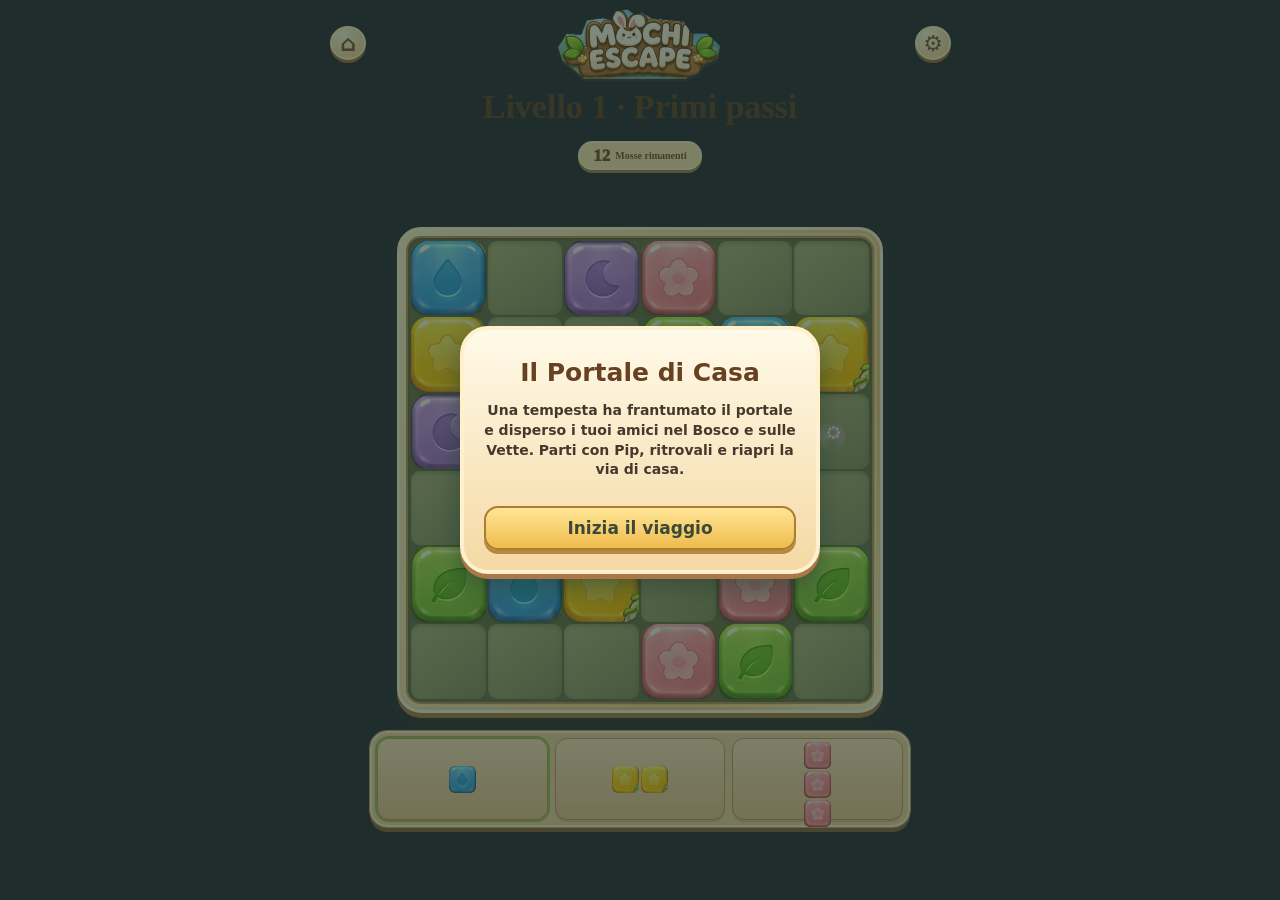
==== commit f12fb801: "Fit the forest board and tray on short phones" ====
--- a/index.html
+++ b/index.html
@@ -306,6 +306,11 @@
 #playScreen .tray{margin-bottom:max(7dvh,env(safe-area-inset-bottom))}
 #playScreen[data-gate=snow] .portal-swirl{background:conic-gradient(transparent,#73fffa,transparent,#efffff,transparent)}
 #playScreen[data-gate=stars] .portal-swirl{background:conic-gradient(transparent,#d9a3ff,transparent,#fff4ff,transparent)}
+@media(max-height:670px){
+  #playScreen[data-theme=forest]{gap:4px}
+  #playScreen[data-theme=forest] .board-wrap{width:min(84vw,45dvh);margin-top:5px}
+  #playScreen .tray{margin-bottom:max(2dvh,env(safe-area-inset-bottom))}
+}
 </style>
 <main id="playScreen"><div class="brand"><button class="corner left" id="levels" aria-label="Home">⌂</button><h1 id="logoFallback" hidden>Mochi Escape</h1><img id="gameLogo" hidden alt=""><div id="stageBanner"></div><button class="corner right" id="help" aria-label="Impostazioni e istruzioni">⚙</button></div><header><span id="moves" class="badge"></span><span id="liveStars" hidden></span><i id="progressBar" hidden></i><span id="level" hidden></span></header><div class="board-wrap"><div id="board"></div></div><div id="status" role="status" hidden></div><div id="supportBar" hidden><button id="supportAction"></button></div><div class="tray" id="tray"></div><div id="stageName"></div><div hidden><button id="returnHome">Torna al viaggio</button><button id="restart">Riprova</button><button id="hint">Suggerimento</button></div></main><section id="garden" class="garden"><div class="gardenBrand"><img id="gardenLogo" alt="MOCHI ESCAPE"><h1 id="gardenTitle">MOCHI ESCAPE</h1></div><div id="starCounter" aria-label="Stelle dei portali"></div><div id="trailmap" class="trailmap" tabindex="0" aria-label="Sentiero dei portali"></div><div id="homeAction" hidden><button id="continueGame">Gioca</button></div><div id="shopPanel" class="lobbyPanel" hidden></div><div id="mochiPanel" class="lobbyPanel" hidden></div>
 <nav class="gardenNav" aria-label="Menu principale"><button id="shopNav"><span aria-hidden="true">🏪</span>Negozio</button><button id="mapNav"><span aria-hidden="true">🏠</span>Home</button><button id="collectionNav"><span aria-hidden="true">🐰</span>Mochi</button></nav></section><div id="overlay" hidden><div class="modal"><div id="modalArt"></div><h2 id="title"></h2><p id="desc"></p><div id="extra"></div><button id="ok">Continua</button></div></div><div id="ghost" hidden></div>
@@ -316,7 +321,7 @@
 const routeSources=[0,1,2,3,4,10,11,12,13,19,20,21,23,26,29];
 const LEVELS=routeSources.map(index=>LEVEL_ARCHIVE[index]);
 const milestones=[4,9,14];
-const routeAnchors=[[37,93.2],[62,85.4],[34,80.1],[62,74],[49,63.8],[37,52],[62,46.5],[33,41.1],[41,31.8],[40.5,23.7],[54,17.9],[60,15.2],[36,11.9],[51,9.75],[50,7.8]];
+const routeAnchors=[[37,93.2],[62,85.4],[34,80.1],[62,74],[49,63.8],[37,52],[62,46.5],[33,41.1],[41,31.8],[40.5,23.7],[54,17.9],[60,15.2],[36,11.9],[47,9.75],[54,7.8]];
 let ASSETS=/*__ART_BUNDLE__*/{};const artURL=k=>ASSETS[k]?'data:image/webp;base64,'+ASSETS[k]:'';
 function mochiCharacter(pose='',variant=0) {
   return `<svg class="mochi-rig ${pose}" viewBox="0 0 100 100" aria-hidden="true" focusable="false" data-variant="${variant}">
@@ -580,3 +585,4 @@
 </script></html>
 
 
+
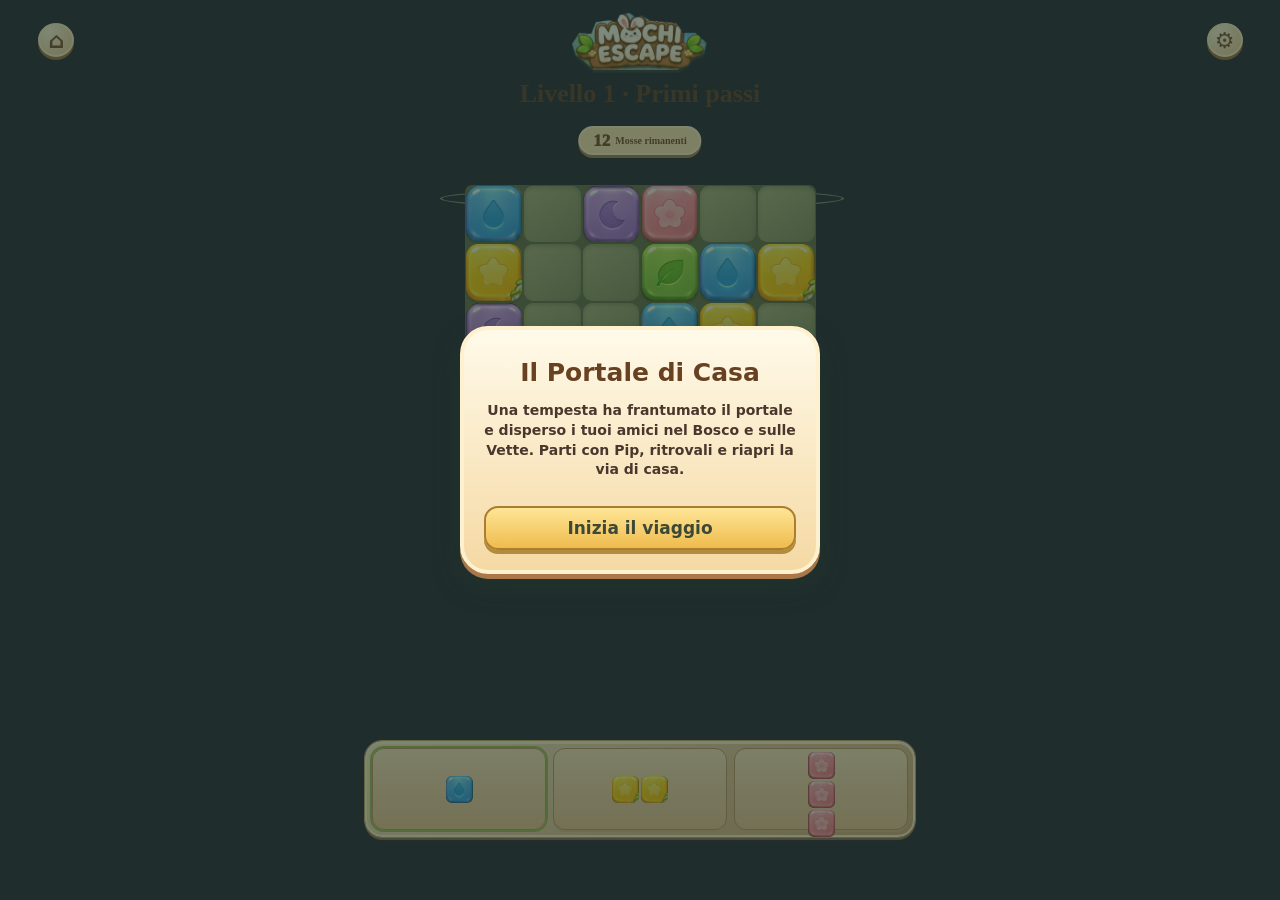
==== commit f611e589: "Mochi Escape 1.5.0 – scene per bioma, Pip ad alta densità e scala naturale" ====
--- a/index.html
+++ b/index.html
@@ -311,6 +311,47 @@
   #playScreen[data-theme=forest] .board-wrap{width:min(84vw,45dvh);margin-top:5px}
   #playScreen .tray{margin-bottom:max(2dvh,env(safe-area-inset-bottom))}
 }
+
+/* The terrain shelf lies at 65% of each authored scene. Keep the bottom
+   of the frame at that elevation while fitting the puzzle to the handset. */
+#playScreen[data-theme]{--board-side:min(80vw,39dvh,530px);--frame-foot:.14;position:relative;height:100dvh;min-height:0;padding:0;gap:0;overflow:hidden;isolation:isolate;background:var(--forestSceneArt) center/100% 100% no-repeat}
+#playScreen[data-theme=snow]{background-image:var(--snowSceneArt);--frame-foot:.19}
+#playScreen[data-theme=stars]{background-image:var(--starsSceneArt);--frame-foot:.19}
+#playScreen[data-theme]::before,#playScreen[data-theme]::after{display:none}
+#playScreen[data-theme] .brand{position:absolute;top:max(1.2dvh,env(safe-area-inset-top));left:3%;width:94%;max-width:none;height:auto}
+#playScreen[data-theme=forest] #stageBanner{width:90%;justify-self:center;font-size:clamp(13px,4.4vw,26px);min-height:26px}
+#playScreen[data-theme=forest] #gameLogo{height:clamp(32px,6.6dvh,65px)}
+#playScreen[data-theme] header{position:absolute;top:max(12.7dvh,72px);left:50%;transform:translateX(-50%);z-index:2}
+#playScreen[data-theme=forest] header{top:max(14dvh,83px)}
+#playScreen[data-theme] #moves{white-space:nowrap;font-size:clamp(11px,2.7vw,16px)}
+#playScreen[data-theme] .board-wrap{position:absolute;bottom:calc(35dvh + var(--board-side)*var(--frame-foot));left:0;right:0;width:var(--board-side);margin:0 auto;padding:0;background:transparent;border:0;border-radius:0;box-shadow:none}
+#playScreen[data-theme] .board-wrap::before{content:'';position:absolute;z-index:-1;left:-7%;right:-8%;bottom:calc(-1 * var(--board-side)*var(--frame-foot));height:5%;border-radius:50%;background:radial-gradient(ellipse,#24233699,transparent 72%);pointer-events:none}
+#playScreen[data-theme] .board-wrap::after{content:'';position:absolute;z-index:1;pointer-events:none;inset:-12.5%;background:var(--forestFrame) center/100% 100% no-repeat}
+#playScreen[data-theme=snow] .board-wrap::after,#playScreen[data-theme=stars] .board-wrap::after{inset:-15% -15% -22%;background-image:var(--snowFrame)}
+#playScreen[data-theme=stars] .board-wrap::after{background-image:var(--starsFrame)}
+#playScreen[data-theme] #board{border:0;padding:1px;border-radius:7px;box-shadow:none}
+#playScreen[data-theme] .tray{position:absolute;left:0;right:0;bottom:max(7dvh,env(safe-area-inset-bottom));margin:0 auto;width:min(91vw,550px);background:linear-gradient(155deg,#f9e9cd,#cda377);box-shadow:inset 0 1px #fff6df,0 3px #805d48,0 7px 10px #271e373a}
+#playScreen[data-theme=snow] .tray{border-top:4px solid #f6f9ff;background:linear-gradient(150deg,#e2e6ee,#bab2b8)}
+#playScreen[data-theme=stars] .tray{border-color:#dcccf0;background:linear-gradient(150deg,#d5bfdc,#a58eb7)}
+#playScreen[data-theme] #supportBar{position:absolute;top:69dvh;left:5%;right:5%;margin:0;z-index:2}
+#playScreen[data-theme] .hero{filter:none}
+#playScreen[data-theme] .hero .pip-model{width:110%;height:110%;position:absolute;bottom:-2%;left:-5%;filter:none;image-rendering:auto}
+#playScreen .hero::before,.journey-pip::before{content:'';position:absolute;bottom:4%;left:26%;width:48%;height:12%;border-radius:50%;background:radial-gradient(ellipse,#3426218a 8%,#3629323b 50%,transparent 73%);pointer-events:none}
+#garden .journey-pip{left:-10%;bottom:12%;width:clamp(64px,19vw,108px);filter:none}
+#garden .journey-pip[data-biome=snow] .journey-film{filter:brightness(1.04) saturate(.94)}
+#garden .journey-pip[data-biome=stars] .journey-film{filter:hue-rotate(-7deg) brightness(.96)}
+#garden #trailmap button.journey-stop:is(.next,.lit,.milestone,:disabled),#garden #trailmap button.journey-stop{background:none;border:0;outline:0;box-shadow:none;filter:none;align-content:center}
+#garden #trailmap button.journey-stop small{position:static;transform:none;display:grid;place-items:center;margin:auto;width:1.55em;height:1.55em;padding:0;border-radius:50%;font:bold clamp(14px,4vw,20px) Georgia;color:#fff4da!important;background:linear-gradient(#827783,#554f61);border:1px solid #d2bed1;box-shadow:0 2px 1px #372b4270;text-shadow:none}
+#garden #trailmap button.journey-stop.lit small,#garden #trailmap button.journey-stop.next small{background:linear-gradient(#fff1a7,#e5a44b);color:#633915!important;border-color:#fff1b1;box-shadow:0 2px #83562e,0 0 8px #ffe69c}
+#garden #trailmap .stop-star{display:none}
+@media(max-height:650px){#playScreen[data-theme]{--board-side:min(77vw,37dvh)}#playScreen[data-theme] .tray{bottom:max(4dvh,env(safe-area-inset-bottom))}#playScreen[data-theme] #supportBar{top:68dvh}#playScreen[data-theme] .piece{height:9dvh}}
+#garden #trailmap button.journey-stop:disabled:not(.lit),#garden #trailmap button.journey-stop:disabled.milestone{background:none;box-shadow:none;border:none;filter:none}
+#garden #trailmap button.journey-stop{transform:translate(-50%,-50%) scale(var(--stop-size))}
+#garden #trailmap .journey-stop.next small{translate:80% 0}
+#garden #trailmap .journey-pip{left:50%;bottom:36%}
+#playScreen[data-theme]{background-size:cover;background-position:50% 65%}
+#garden[data-tab=home] #trailmap{overflow-x:hidden}
+#garden[data-tab=home] #journeyScene{width:max(100%,76.667dvh);left:50%;transform:translateX(-50%)}
 </style>
 <main id="playScreen"><div class="brand"><button class="corner left" id="levels" aria-label="Home">⌂</button><h1 id="logoFallback" hidden>Mochi Escape</h1><img id="gameLogo" hidden alt=""><div id="stageBanner"></div><button class="corner right" id="help" aria-label="Impostazioni e istruzioni">⚙</button></div><header><span id="moves" class="badge"></span><span id="liveStars" hidden></span><i id="progressBar" hidden></i><span id="level" hidden></span></header><div class="board-wrap"><div id="board"></div></div><div id="status" role="status" hidden></div><div id="supportBar" hidden><button id="supportAction"></button></div><div class="tray" id="tray"></div><div id="stageName"></div><div hidden><button id="returnHome">Torna al viaggio</button><button id="restart">Riprova</button><button id="hint">Suggerimento</button></div></main><section id="garden" class="garden"><div class="gardenBrand"><img id="gardenLogo" alt="MOCHI ESCAPE"><h1 id="gardenTitle">MOCHI ESCAPE</h1></div><div id="starCounter" aria-label="Stelle dei portali"></div><div id="trailmap" class="trailmap" tabindex="0" aria-label="Sentiero dei portali"></div><div id="homeAction" hidden><button id="continueGame">Gioca</button></div><div id="shopPanel" class="lobbyPanel" hidden></div><div id="mochiPanel" class="lobbyPanel" hidden></div>
 <nav class="gardenNav" aria-label="Menu principale"><button id="shopNav"><span aria-hidden="true">🏪</span>Negozio</button><button id="mapNav"><span aria-hidden="true">🏠</span>Home</button><button id="collectionNav"><span aria-hidden="true">🐰</span>Mochi</button></nav></section><div id="overlay" hidden><div class="modal"><div id="modalArt"></div><h2 id="title"></h2><p id="desc"></p><div id="extra"></div><button id="ok">Continua</button></div></div><div id="ghost" hidden></div>
@@ -321,7 +362,7 @@
 const routeSources=[0,1,2,3,4,10,11,12,13,19,20,21,23,26,29];
 const LEVELS=routeSources.map(index=>LEVEL_ARCHIVE[index]);
 const milestones=[4,9,14];
-const routeAnchors=[[37,93.2],[62,85.4],[34,80.1],[62,74],[49,63.8],[37,52],[62,46.5],[33,41.1],[41,31.8],[40.5,23.7],[54,17.9],[60,15.2],[36,11.9],[47,9.75],[54,7.8]];
+const routeAnchors=[[30,94.9],[57,82.2],[78,75.9],[46,66.8],[57,53.4],[38,42.4],[62,36.8],[53.8,32.5],[33,29.25],[41,26.45],[48.8,19.65],[42.5,17.6],[55.3,14.85],[68.2,12.7],[56.3,10.6]];
 let ASSETS=/*__ART_BUNDLE__*/{};const artURL=k=>ASSETS[k]?'data:image/webp;base64,'+ASSETS[k]:'';
 function mochiCharacter(pose='',variant=0) {
   return `<svg class="mochi-rig ${pose}" viewBox="0 0 100 100" aria-hidden="true" focusable="false" data-variant="${variant}">
@@ -451,7 +492,7 @@
     button.disabled=i>unlocked;
     button.style.setProperty('--stop-x',anchors[i][0]+'%');
     button.style.setProperty('--stop-y',anchors[i][1]+'%');
-    button.style.setProperty('--stop-size',(active?1:complete?.84:.75));
+    button.style.setProperty('--stop-size',String(1-i*.012));
     button.setAttribute('aria-label','Livello '+(i+1)+(complete?' completato':active?' disponibile':' bloccato'));
     button.innerHTML='<span class="stop-star" aria-hidden="true">★</span><small>'+(i+1)+'</small>';
     button.onclick=()=>goPlay(i);
@@ -460,7 +501,7 @@
   const previous=travelFrom;
   travelFrom=null;
   const actor=document.createElement('span');
-  actor.className='journey-pip';
+  actor.className='journey-pip';actor.dataset.biome=WORLDS[Math.floor(unlocked/5)].theme;
   actor.innerHTML=pipArt();
   function center(i,behavior){
     const el=markers[i];
@@ -481,7 +522,7 @@
       if(!reduced && ASSETS.travelFilm){
         const film=document.createElement('video');
         film.muted=true;film.playsInline=true;
-        film.setAttribute('aria-hidden','true');
+        film.setAttribute('aria-hidden','true');film.className='journey-film';
         film.style.cssText='position:absolute;inset:0;width:100%;height:100%;object-fit:contain;pointer-events:none';
         film.style.transform=actor.dataset.heading==='5'?'scaleX(-1)':'';
         film.src='data:video/webm;base64,'+ASSETS.travelFilm;
@@ -586,3 +627,5 @@
 
 
 
+
+
